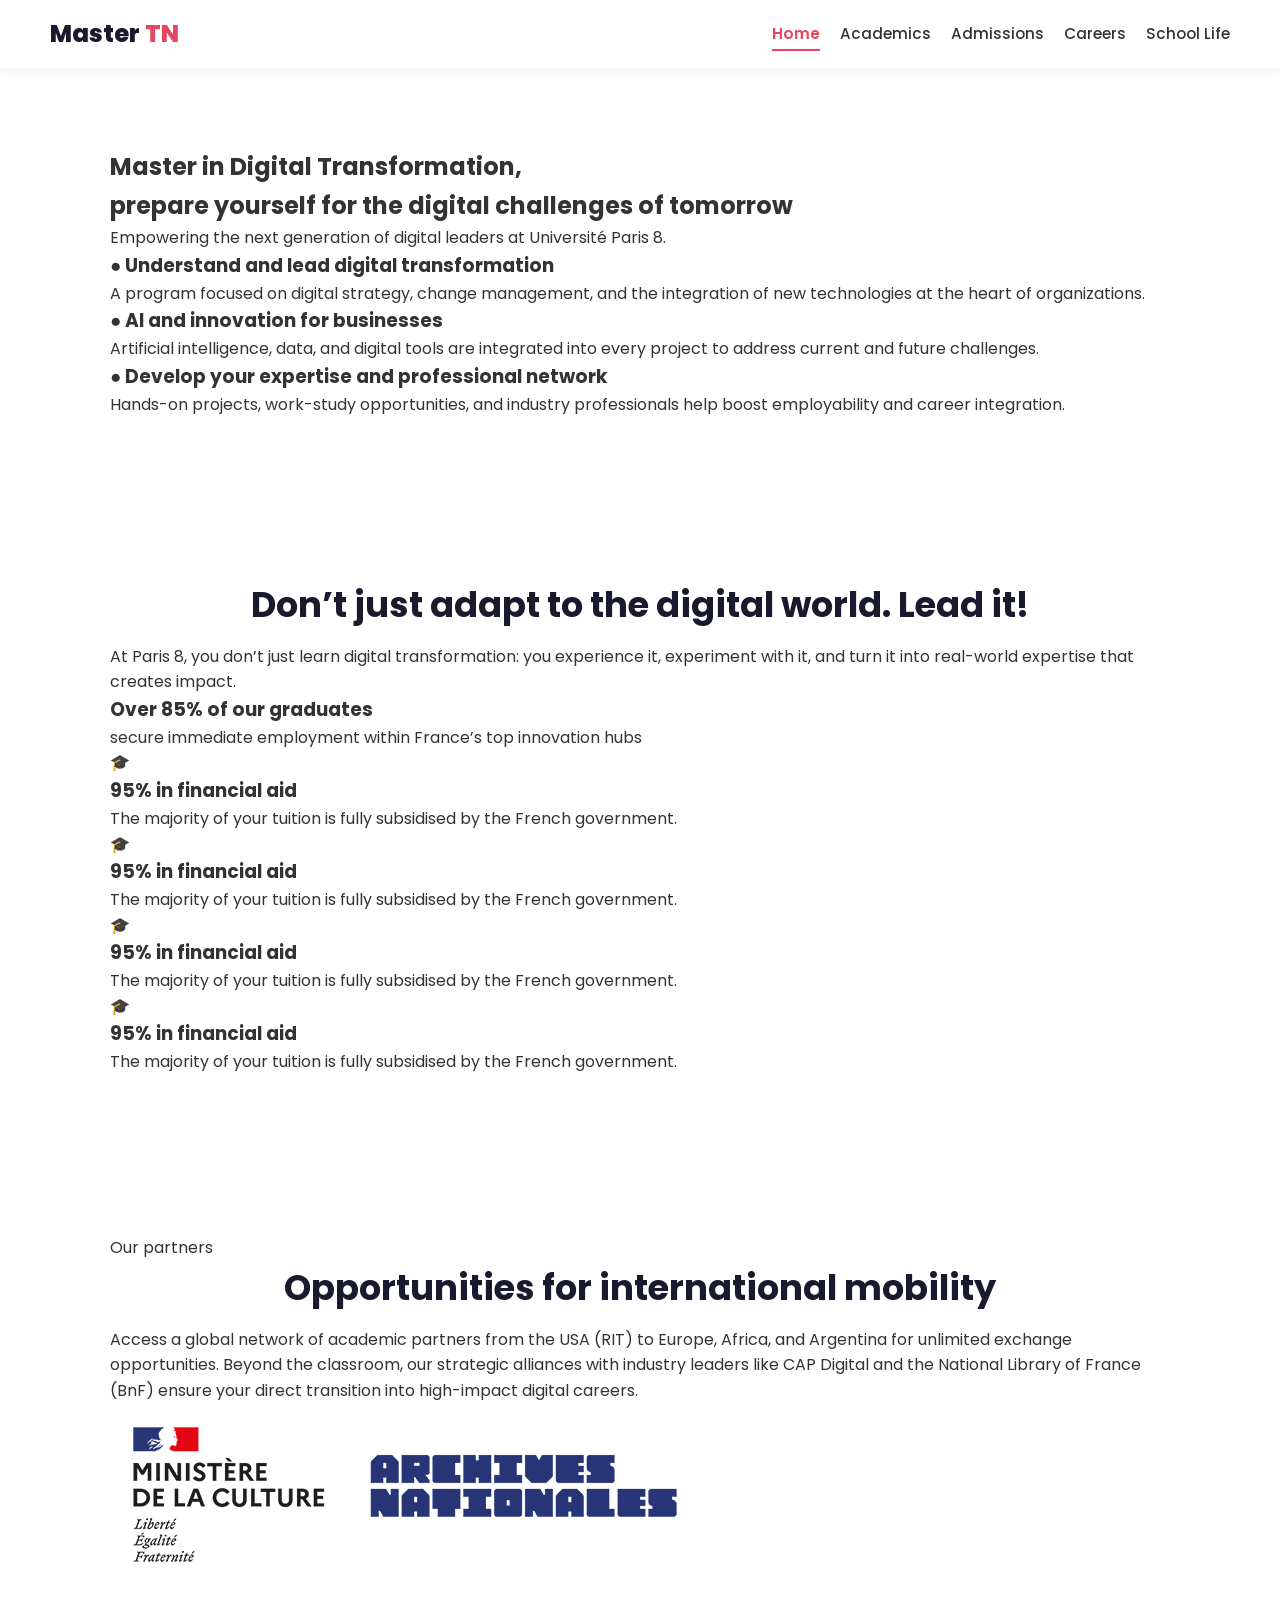
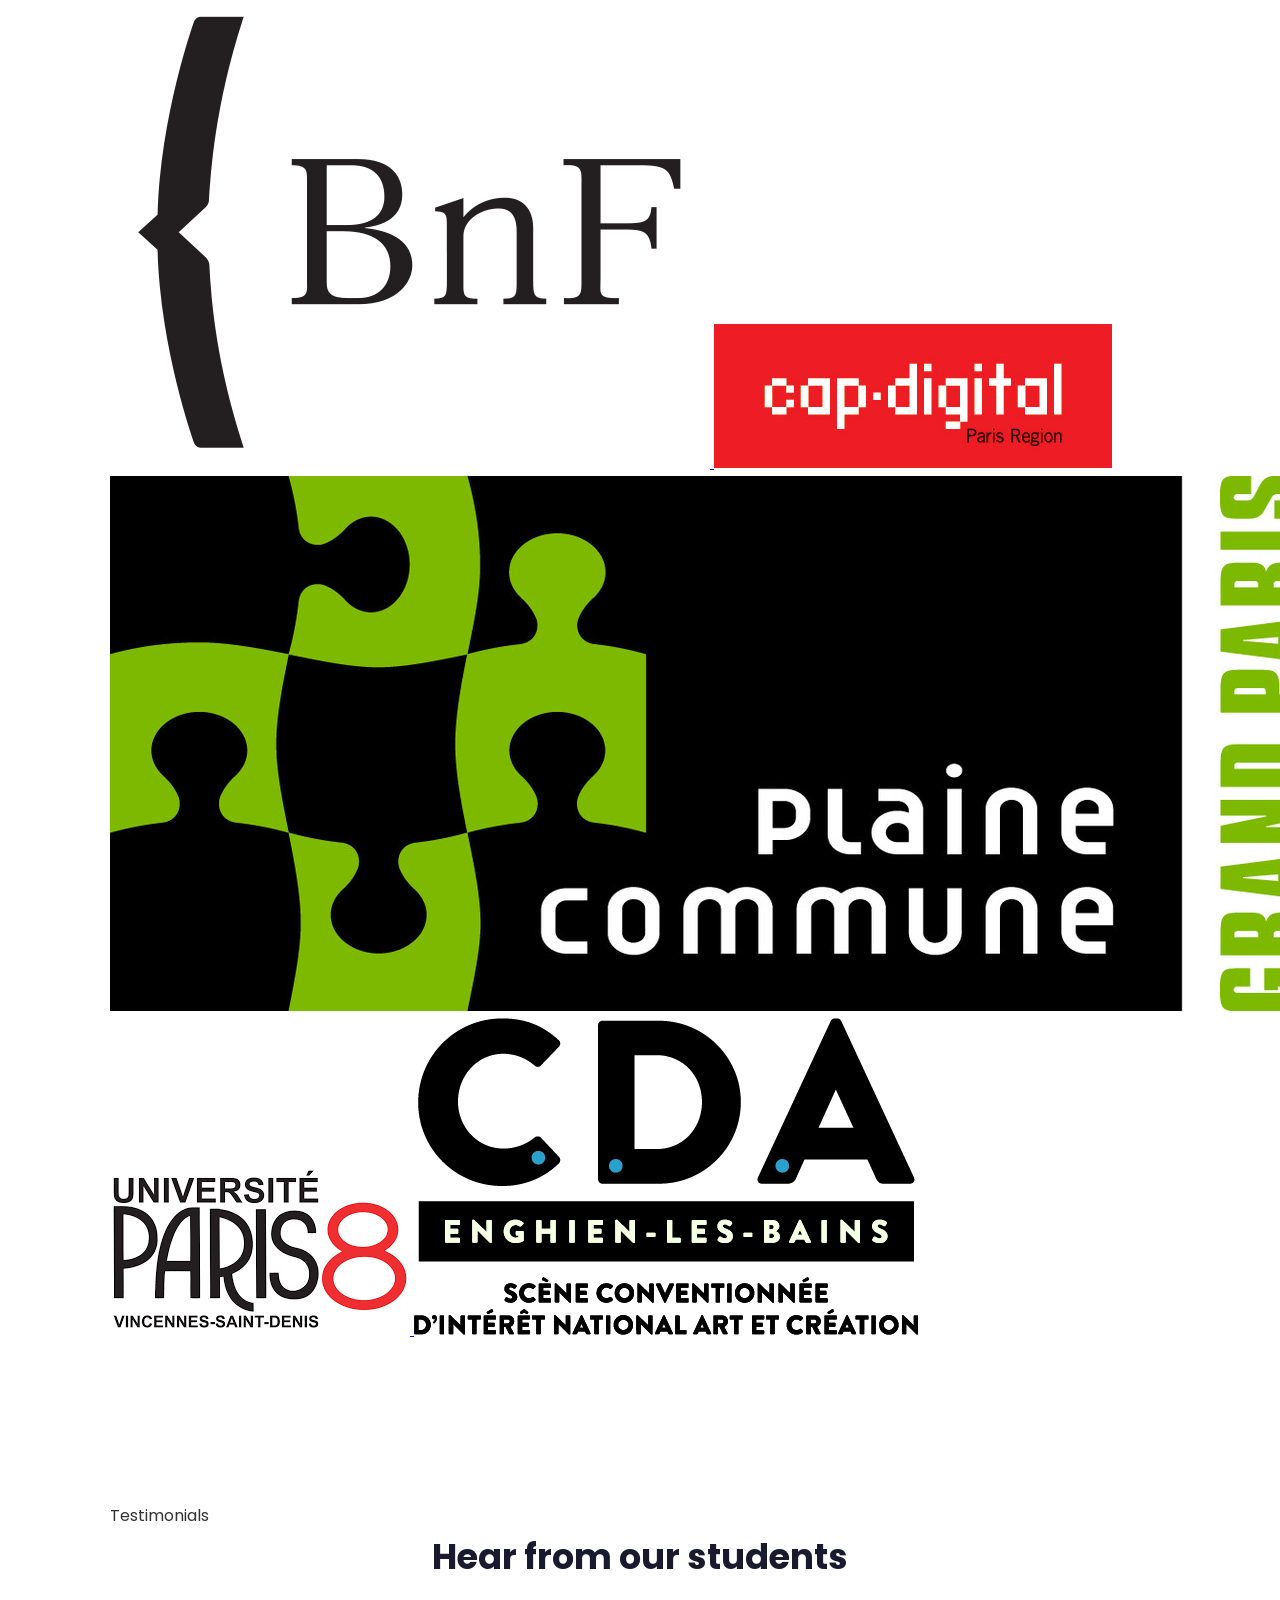
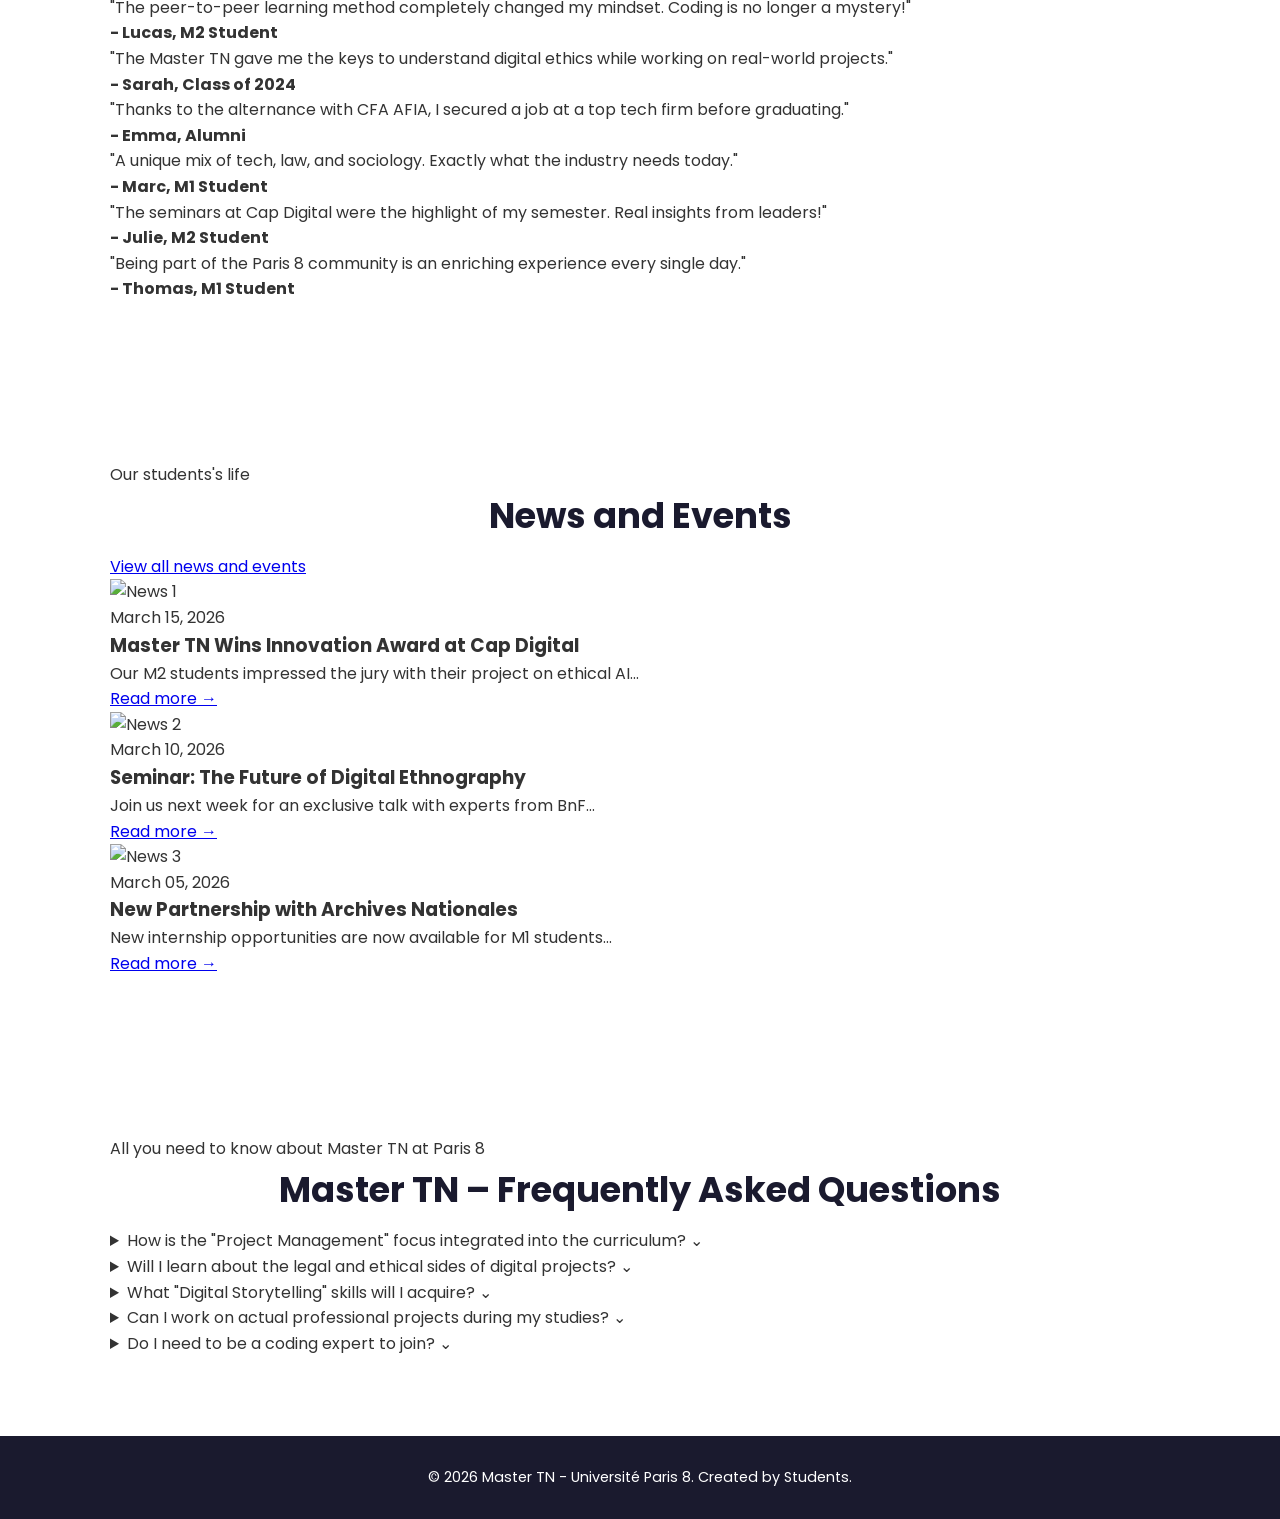
==== index.html @ f057a5f3 "Add files via upload update home" ====
<!DOCTYPE html>
<html lang="en">
<head>
    <meta charset="UTF-8">
    <meta name="viewport" content="width=device-width, initial-scale=1.0">
    <title>Master TN - Paris 8 | Home</title>
    <link href="https://fonts.googleapis.com/css2?family=Poppins:wght@300;400;500;600;800&display=swap" rel="stylesheet">
    <link rel="stylesheet" href="style.css">
</head>
<!--Start of Tawk.to Script-->
<script type="text/javascript">
var Tawk_API=Tawk_API||{}, Tawk_LoadStart=new Date();
(function(){
var s1=document.createElement("script"),s0=document.getElementsByTagName("script")[0];
s1.async=true;
s1.src='https://embed.tawk.to/69bb572325f53e1c37bb8ffc/1jk1sop55';
s1.charset='UTF-8';
s1.setAttribute('crossorigin','*');
s0.parentNode.insertBefore(s1,s0);
})();
</script>
<!--End of Tawk.to Script-->
<body>

    <header class="header">
        <div class="logo">Master <span>TN</span></div>
        <nav class="navbar" id="navbar">
            <ul>
                <li class="dropdown">
                    <a href="index.html" class="active">Home</a>
                    <ul class="dropdown-menu">
                        <li><a href="#impact-data">Key Impact</a></li>
                        <li><a href="#partners">Our Partners</a></li>
                        <li><a href="#testimonials">Testimonials</a></li>
                        <li><a href="#news-events">News & Events</a></li>
                        <li><a href="#faq">FAQ</a></li>
                    </ul>
                </li>
                <li class="dropdown">
                    <a href="academics.html">Academics</a>
                    <ul class="dropdown-menu">
                        <li><a href="academics.html#detail">Detail Course</a></li>
                        <li><a href="academics.html#years">Year 1 & 2</a></li>
                        <li><a href="academics.html#methods">Learning Methods</a></li>
                    </ul>
                </li>
                <li class="dropdown">
                    <a href="admissions.html">Admissions</a>
                    <ul class="dropdown-menu">
                        <li><a href="admissions.html#m1m2">M1 / M2 Requirements</a></li>
                        <li><a href="admissions.html#process">Process & Timeline</a></li>
                        <li><a href="admissions.html#tracks">Special Tracks</a></li>
                    </ul>
                </li>
                <li class="dropdown">
                    <a href="careers.html">Careers</a>
                    <ul class="dropdown-menu">
                        <li><a href="careers.html#sectors">Activity Sectors</a></li>
                        <li><a href="careers.html#jobs">Target Professions</a></li>
                        <li><a href="careers.html#partners">Our Network</a></li>
                        <li><a href="careers.html#workstudy">Work-Study & Tips</a></li>
                    </ul>
                </li>
                <li class="dropdown">
                    <a href="school-life.html">School Life</a>
                    <ul class="dropdown-menu">
                        <li><a href="school-life.html#reviews">Reviews</a></li>
                        <li><a href="school-life.html#life">Life in UP8</a></li>
                        <li><a href="school-life.html#associations">Associations</a></li>
                    </ul>
                </li>
            </ul>
        </nav>
        <button class="menu-btn" id="menu-btn">☰</button>
    </header>

    <main>
        <section class="hero-merged">
            <div class="container hero-flex">
                
                <div class="hero-left">
                    <h1>Master in Digital Transformation,<br>
                    <span class="highlight">prepare yourself for the digital challenges of tomorrow</span></h1>
                    <p>Empowering the next generation of digital leaders at Université Paris 8.</p>
                    
                </div>

                <div class="hero-right">
                    <div class="intro-column">
                        <h3>● Understand and lead digital transformation</h3>
                        <p>A program focused on digital strategy, change management, and the integration of new technologies at the heart of organizations.</p>
                    </div>
                    <div class="intro-column">
                        <h3>● AI and innovation for businesses</h3>
                        <p>Artificial intelligence, data, and digital tools are integrated into every project to address current and future challenges.</p>
                    </div>
                    <div class="intro-column">
                        <h3>● Develop your expertise and professional network</h3>
                        <p>Hands-on projects, work-study opportunities, and industry professionals help boost employability and career integration.</p>
                    </div>
                </div>

            </div>
        </section>

        <section id="impact-data" class="impact-section">
            <div class="container">
                <div class="impact-header">
                    <h2>Don’t just adapt to the digital world. Lead it!</h2>
                    <p>At Paris 8, you don’t just learn digital transformation: you experience it, experiment with it, and turn it into real-world expertise that creates impact.</p>
                </div>

                <div class="impact-grid">
                    <div class="data-card text-only">
                        <h3>Over 85% of our graduates</h3>
                        <p>secure immediate employment within France’s top innovation hubs</p>
                    </div>

                    <div class="data-card white-bg">
                        <div class="icon">🎓</div>
                        <h3>95% in financial aid</h3>
                        <p>The majority of your tuition is fully subsidised by the French government.</p>
                    </div>

                    <div class="data-card white-bg">
                        <div class="icon">🎓</div>
                        <h3>95% in financial aid</h3>
                        <p>The majority of your tuition is fully subsidised by the French government.</p>
                    </div>

                    <div class="data-card white-bg">
                        <div class="icon">🎓</div>
                        <h3>95% in financial aid</h3>
                        <p>The majority of your tuition is fully subsidised by the French government.</p>
                    </div>

                    <div class="data-card white-bg tall-card">
                        <div class="icon">🎓</div>
                        <h3>95% in financial aid</h3>
                        <p>The majority of your tuition is fully subsidised by the French government.</p>
                    </div>
                </div>
            </div>
        </section>

        <section id="partners" class="partners-section">
            <div class="container">
                <div class="partners-top">
                    <div class="partners-title">
                        <span>Our partners</span>
                        <h2>Opportunities for international mobility</h2>
                    </div>
                    <div class="partners-desc">
                        <p>Access a global network of academic partners from the USA (RIT) to Europe, Africa, and Argentina for unlimited exchange opportunities. Beyond the classroom, our strategic alliances with industry leaders like CAP Digital and the National Library of France (BnF) ensure your direct transition into high-impact digital careers.</p>
                    </div>
                </div>

                <div class="partners-logos-container">
                    <div class="logo-row row-1">
                        <a href="https://www.archives-nationales.culture.gouv.fr/" target="_blank" class="logo-item">
                            <img src="archive-national.png" alt="Archives Nationales">
                        </a>
                        <a href="https://www.bnf.fr/" target="_blank" class="logo-item">
                            <img src="BnF.png" alt="BnF">
                        </a>
                        <a href="https://www.capdigital.com/" target="_blank" class="logo-item">
                            <img src="CapDigital.jpg" alt="Cap Digital">
                        </a>
                    </div>
                    
                    <div class="logo-row row-2">
                        <a href="https://plainecommune.fr/" target="_blank" class="logo-item">
                            <img src="pleincommune.jpg" alt="Plaine Commune">
                        </a>
                        <a href="https://www.univ-paris8.fr/Centre-interdisciplinaire-des-innovations-ecologiques-et-sociales-CITIES" target="_blank" class="logo-item">
                            <img src="Cities.png" alt="Cities">
                        </a>
                        <a href="https://www.cda95.fr/" target="_blank" class="logo-item">
                            <img src="CDA.png" alt="Centre des Arts Enghien">
                        </a>
                    </div>
                </div>
            </div>
        </section>

        <section id="testimonials" class="testimonials-section">
            <div class="container">
                <div class="testimonials-header">
                    <span>Testimonials</span>
                    <h2>Hear from our students</h2>
                </div>

                <div class="testimonials-masonry">
                    <div class="testi-card card-up">
                        <p>"The peer-to-peer learning method completely changed my mindset. Coding is no longer a mystery!"</p>
                        <h4>- Lucas, M2 Student</h4>
                    </div>

                    <div class="testi-card card-down">
                        <p>"The Master TN gave me the keys to understand digital ethics while working on real-world projects."</p>
                        <h4>- Sarah, Class of 2024</h4>
                    </div>

                    <div class="testi-card card-up">
                        <p>"Thanks to the alternance with CFA AFIA, I secured a job at a top tech firm before graduating."</p>
                        <h4>- Emma, Alumni</h4>
                    </div>

                    <div class="testi-card card-down">
                        <p>"A unique mix of tech, law, and sociology. Exactly what the industry needs today."</p>
                        <h4>- Marc, M1 Student</h4>
                    </div>

                    <div class="testi-card card-up">
                        <p>"The seminars at Cap Digital were the highlight of my semester. Real insights from leaders!"</p>
                        <h4>- Julie, M2 Student</h4>
                    </div>

                    <div class="testi-card card-down">
                        <p>"Being part of the Paris 8 community is an enriching experience every single day."</p>
                        <h4>- Thomas, M1 Student</h4>
                    </div>
                </div>
            </div>
        </section>

        <section id="news-events" class="news-section">
            <div class="container">
                <div class="news-header-flex">
                    <div class="news-title">
                        <span>Our students's life</span>
                        <h2>News and Events</h2>
                    </div>
                    <a href="https://humanites-numeriques.univ-paris8.fr/-Actualites-531-" class="view-all-btn">View all news and events</a>
                </div>

                <div class="news-grid">
                    <div class="news-card">
                        <div class="news-image">
                            <img src="https://images.unsplash.com/photo-1523240795612-9a054b0db644?auto=format&fit=crop&w=500" alt="News 1">
                        </div>
                        <div class="news-content">
                            <span class="news-date">March 15, 2026</span>
                            <h3>Master TN Wins Innovation Award at Cap Digital</h3>
                            <p>Our M2 students impressed the jury with their project on ethical AI... </p>
                            <a href="#" class="read-more">Read more →</a>
                        </div>
                    </div>

                    <div class="news-card">
                        <div class="news-image">
                            <img src="https://images.unsplash.com/photo-1517245386807-bb43f82c33c4?auto=format&fit=crop&w=500" alt="News 2">
                        </div>
                        <div class="news-content">
                            <span class="news-date">March 10, 2026</span>
                            <h3>Seminar: The Future of Digital Ethnography</h3>
                            <p>Join us next week for an exclusive talk with experts from BnF...</p>
                            <a href="#" class="read-more">Read more →</a>
                        </div>
                    </div>

                    <div class="news-card">
                        <div class="news-image">
                            <img src="https://images.unsplash.com/photo-1531482615713-2afd69097998?auto=format&fit=crop&w=500" alt="News 3">
                        </div>
                        <div class="news-content">
                            <span class="news-date">March 05, 2026</span>
                            <h3>New Partnership with Archives Nationales</h3>
                            <p>New internship opportunities are now available for M1 students...</p>
                            <a href="#" class="read-more">Read more →</a>
                        </div>
                    </div>
                </div>
            </div>
        </section>

        <section id="faq" class="faq-section">
            <div class="container">
                <div class="faq-header">
                    <span>All you need to know about Master TN at Paris 8</span>
                    <h2>Master TN – Frequently Asked Questions</h2>
                </div>

                <div class="faq-container">
                    <details class="faq-item">
                        <summary>How is the "Project Management" focus integrated into the curriculum? <span class="icon">⌄</span></summary>
                        <div class="answer">
                            <p>The entire program is structured around the digital project lifecycle. You will work in teams to manage real-world cases, from initial data analysis to final product delivery and communication.</p>
                        </div>
                    </details>

                    <details class="faq-item">
                        <summary>Will I learn about the legal and ethical sides of digital projects? <span class="icon">⌄</span></summary>
                        <div class="answer">
                            <p>Yes. We offer a specific Specialization in Digital Law, ensuring you understand data privacy (GDPR) and intellectual property, which are crucial for any project manager today.</p>
                        </div>
                    </details>

                    <details class="faq-item">
                        <summary>What "Digital Storytelling" skills will I acquire? <span class="icon">⌄</span></summary>
                        <div class="answer">
                            <p>You will learn how to translate complex data into engaging stories using visual tools and narrative techniques to effectively pitch your projects to stakeholders.</p>
                        </div>
                    </details>

                    <details class="faq-item">
                        <summary>Can I work on actual professional projects during my studies? <span class="icon">⌄</span></summary>
                        <div class="answer">
                            <p>Absolutely. Through our partnership with the Cap Digital network and intensive seminars, you will collaborate directly with entrepreneurs and researchers on live innovations.</p>
                        </div>
                    </details>

                    <details class="faq-item">
                        <summary>Do I need to be a coding expert to join? <span class="icon">⌄</span></summary>
                        <div class="answer">
                            <p>No. We welcome students from Humanities, Law, and Tech. We provide "Mise à niveau" (Leveling) courses in Semester 1 to ensure everyone has a solid foundation in digital tools.</p>
                        </div>
                    </details>
                </div>
            </div>
        </section>


    </main>

    <footer class="footer">
        <p>&copy; 2026 Master TN - Université Paris 8. Created by Students.</p>
    </footer>

    <script src="script.js"></script>
</body>
</html>
---- style.css ----
/* ==========================================
   1. THIẾT LẬP CƠ BẢN & FONT CHỮ
   ========================================== */
@import url('https://fonts.googleapis.com/css2?family=Poppins:wght@300;400;500;600;800&display=swap');

* {
    margin: 0;
    padding: 0;
    box-sizing: border-box;
    font-family: 'Poppins', sans-serif;
}

html {
    scroll-behavior: smooth;
    scroll-padding-top: 80px; /* Tránh menu che mất tiêu đề khi click chuyển hướng */
}

body {
    line-height: 1.6;
    color: #333;
    background-color: #fff;
    display: flex;
    flex-direction: column;
    min-height: 100vh;
}

main { 
    flex: 1; 
}

.container { 
    max-width: 1100px; 
    margin: 0 auto; 
    padding: 0 20px; 
}

.bg-light { 
    background-color: #f8f9fa; 
}

/* ==========================================
   2. HEADER & NAVIGATION (CÓ MENU RŨ XUỐNG)
   ========================================== */
.header {
    background-color: #ffffff;
    display: flex;
    justify-content: space-between;
    align-items: center;
    padding: 15px 50px;
    box-shadow: 0 4px 10px rgba(0,0,0,0.05);
    position: sticky;
    top: 0;
    z-index: 100;
}

.logo { 
    font-size: 24px; 
    font-weight: 800; 
    color: #1a1a2e; 
    text-decoration: none;
}

.logo span { 
    color: #e94560; 
}

.navbar ul { 
    list-style: none; 
    display: flex; 
    gap: 20px; 
    align-items: center;
}

.navbar a { 
    text-decoration: none; 
    color: #333; 
    font-weight: 500; 
    font-size: 0.95rem;
    transition: color 0.3s; 
}

.navbar a:hover { 
    color: #e94560; 
}

.navbar a.active {
    color: #e94560;
    font-weight: 600;
    border-bottom: 2px solid #e94560;
    padding-bottom: 5px;
}

.menu-btn { 
    display: none; 
    font-size: 28px; 
    background: none; 
    border: none; 
    cursor: pointer; 
}

/* HIỆU ỨNG MENU RŨ XUỐNG */
.navbar ul li.dropdown {
    position: relative;
}

.navbar ul li.dropdown .dropdown-menu {
    display: none !important; 
    position: absolute;
    top: 100%;
    left: 0;
    background-color: #ffffff;
    box-shadow: 0 10px 25px rgba(0,0,0,0.1);
    min-width: 200px;
    border-radius: 8px;
    padding: 10px 0;
    z-index: 200;
}

.navbar ul li.dropdown:hover .dropdown-menu {
    display: flex !important; 
    flex-direction: column !important; 
}

.navbar ul li.dropdown .dropdown-menu li {
    width: 100%;
    list-style: none;
}

.navbar ul li.dropdown .dropdown-menu a {
    padding: 12px 20px;
    display: block;
    border-bottom: none !important; 
    font-weight: 400;
    font-size: 0.95rem;
    color: #555;
    transition: all 0.3s ease;
}

.navbar ul li.dropdown .dropdown-menu a:hover {
    background-color: #f8f9fa;
    color: #e94560;
    padding-left: 25px; 
}

/* ==========================================
   3. CÁC KHỐI GIAO DIỆN CHUNG
   ========================================== */
.hero {
    background: linear-gradient(135deg, #1a1a2e 0%, #16213e 100%);
    color: #fff;
    text-align: center;
    padding: 120px 20px;
}
.hero h1 { font-size: 3.5rem; font-weight: 800; line-height: 1.2; margin-bottom: 20px; }
.hero .highlight { color: #e94560; }
.hero p { font-size: 1.2rem; max-width: 600px; margin: 0 auto 30px auto; color: #ddd; }

.cta-btn {
    display: inline-block;
    padding: 15px 35px;
    background-color: #e94560;
    color: #fff;
    text-decoration: none;
    border-radius: 50px;
    font-weight: 600;
    font-size: 1.1rem;
    transition: transform 0.3s;
}
.cta-btn:hover { background-color: #d13d56; transform: translateY(-3px); }

section { padding: 80px 0; }
h2 { font-size: 2.2rem; text-align: center; color: #1a1a2e; margin-bottom: 10px; }
.subtitle { text-align: center; color: #666; margin-bottom: 50px; font-size: 1.1rem; }

.page-header {
    background: linear-gradient(135deg, #16213e 0%, #0f3460 100%);
    color: #fff;
    text-align: center;
    padding: 80px 20px;
}
.page-header h1 { font-size: 2.8rem; margin-bottom: 10px; }
.page-header p { font-size: 1.2rem; color: #ddd; }
.page-content { padding: 60px 20px; min-height: 50vh; }

/* 3 PILLARS / CARDS */
.grid-container {
    display: grid;
    grid-template-columns: repeat(auto-fit, minmax(300px, 1fr));
    gap: 30px;
}
.card {
    background: #fff;
    padding: 40px 30px;
    border-radius: 15px;
    box-shadow: 0 10px 30px rgba(0,0,0,0.05);
    transition: transform 0.3s ease;
}
.card:hover { transform: translateY(-10px); box-shadow: 0 15px 40px rgba(0,0,0,0.12); }
.card h3 { color: #1a1a2e; margin-bottom: 15px; }

/* ==========================================
   4. TABS & BẢNG (CHO TRANG ACADEMICS)
   ========================================== */
.tabs-container {
    background: #fff;
    border-radius: 10px;
    box-shadow: 0 5px 20px rgba(0,0,0,0.03);
    padding: 20px;
    overflow: hidden;
}

.tabs { 
    list-style: none; 
    display: flex; 
    border-bottom: 2px solid #eaeaea; 
    margin-bottom: 20px; 
    gap: 15px; 
    overflow-x: auto; 
}

.tabs li { 
    padding: 12px 25px; 
    cursor: pointer; 
    font-weight: 600; 
    color: #888; 
    transition: all 0.3s ease; 
    position: relative; 
    white-space: nowrap;
}

.tabs li:hover {
    color: #1a1a2e;
}

.tabs li.active { 
    color: #e94560; 
}

.tabs li.active::after { 
    content: ''; 
    position: absolute; 
    bottom: -2px; 
    left: 0; 
    width: 100%; 
    height: 3px; 
    background: #e94560; 
    border-radius: 3px 3px 0 0;
}

.tab-content { 
    display: none; 
    animation: fadeInTab 0.4s ease; 
}

.tab-content.active { 
    display: block; 
}

@keyframes fadeInTab { 
    from { opacity: 0; transform: translateY(10px); } 
    to { opacity: 1; transform: translateY(0); } 
}

.course-table { 
    width: 100%; 
    border-collapse: collapse; 
    text-align: left; 
}

.course-table thead { 
    background: #fdfdfd; 
    border-bottom: 2px solid #eaeaea; 
}

.course-table th { 
    padding: 15px; 
    color: #1a1a2e; 
    font-size: 1rem; 
    font-weight: 800;
}

.course-table td { 
    padding: 15px; 
    border-bottom: 1px solid #f1f1f1; 
    color: #555; 
    font-size: 0.95rem; 
}

.course-table tr.ue-row { 
    background: #f8f9fa; 
    font-weight: 700; 
    color: #1a1a2e; 
}

/* ==========================================
   5. TIMELINE & FOOTER
   ========================================== */
.timeline { display: flex; justify-content: space-between; gap: 20px; margin-bottom: 40px; }
.timeline-step { flex: 1; background: #fff; padding: 20px; border-radius: 10px; text-align: center; border-top: 4px solid #e94560; box-shadow: 0 4px 15px rgba(0,0,0,0.05); }
.step-number { width: 40px; height: 40px; background: #e94560; color: #fff; border-radius: 50%; display: flex; align-items: center; justify-content: center; font-size: 1.2rem; font-weight: bold; margin: -40px auto 15px auto; }
.timeline-step h3 { margin-bottom: 10px; font-size: 1.2rem; color: #1a1a2e; }

.footer { background-color: #1a1a2e; color: #fff; text-align: center; padding: 30px 20px; font-size: 0.9rem; }

/* ==========================================
   6. RESPONSIVE (DÀNH CHO ĐIỆN THOẠI)
   ========================================== */
@media (max-width: 768px) {
    .header { padding: 15px 20px; }
    .menu-btn { display: block; }
    .navbar { display: none; position: absolute; top: 100%; left: 0; width: 100%; background: #fff; box-shadow: 0 10px 10px rgba(0,0,0,0.1); }
    .navbar.active { display: block; }
    .navbar ul { flex-direction: column; text-align: left; padding: 10px 20px; gap: 0; align-items: stretch; }
    .navbar a { display: block; padding: 15px 0; border-bottom: 1px solid #eee; }
    .navbar ul li.dropdown .dropdown-menu { display: none !important; position: static; box-shadow: none; background-color: #f8f9fa; padding: 0; }
    .navbar ul li.dropdown:hover .dropdown-menu { display: flex !important; }
    .hero h1 { font-size: 2.5rem; }
    .timeline { flex-direction: column; }
    .timeline-step { margin-top: 20px; }
    .step-number { margin: -40px auto 15px 20px; }
    
    /* Đáp ứng bảng trên điện thoại */
    .course-table th, .course-table td { padding: 10px; font-size: 0.85rem; }
}
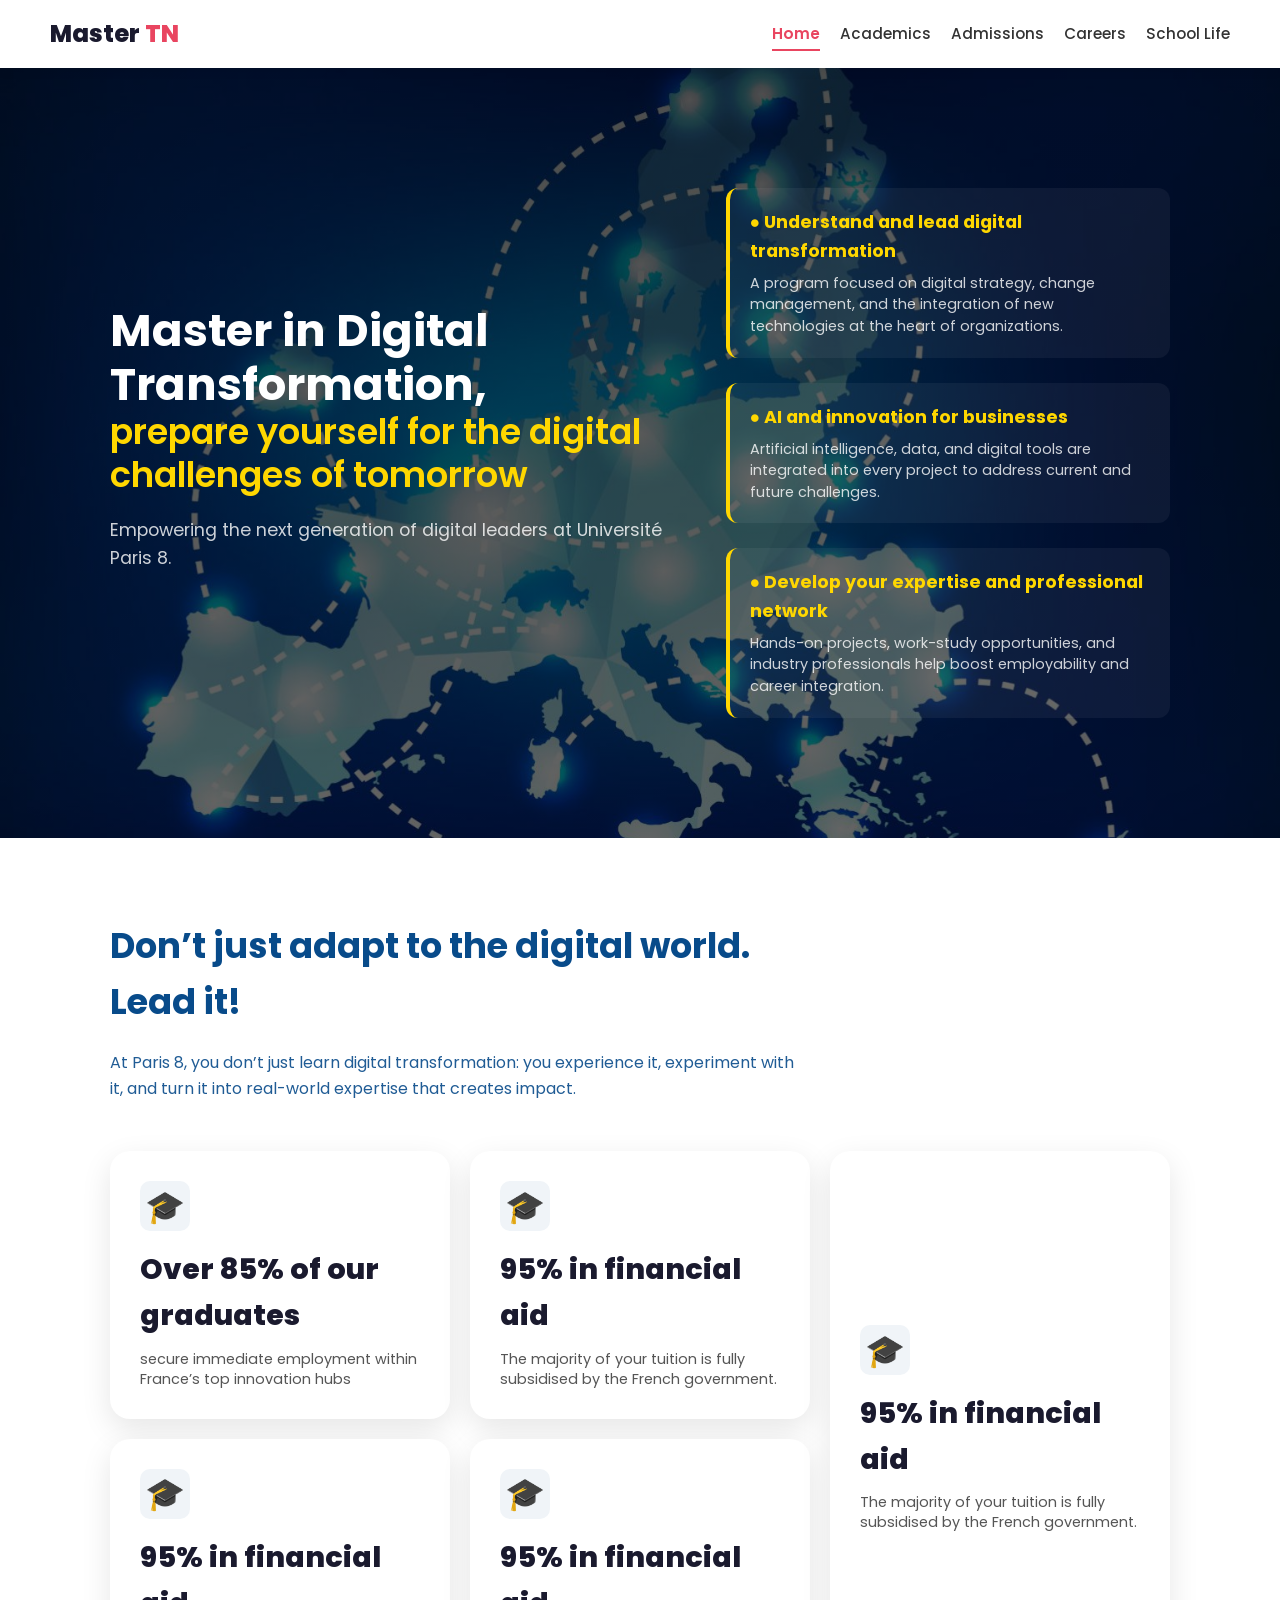
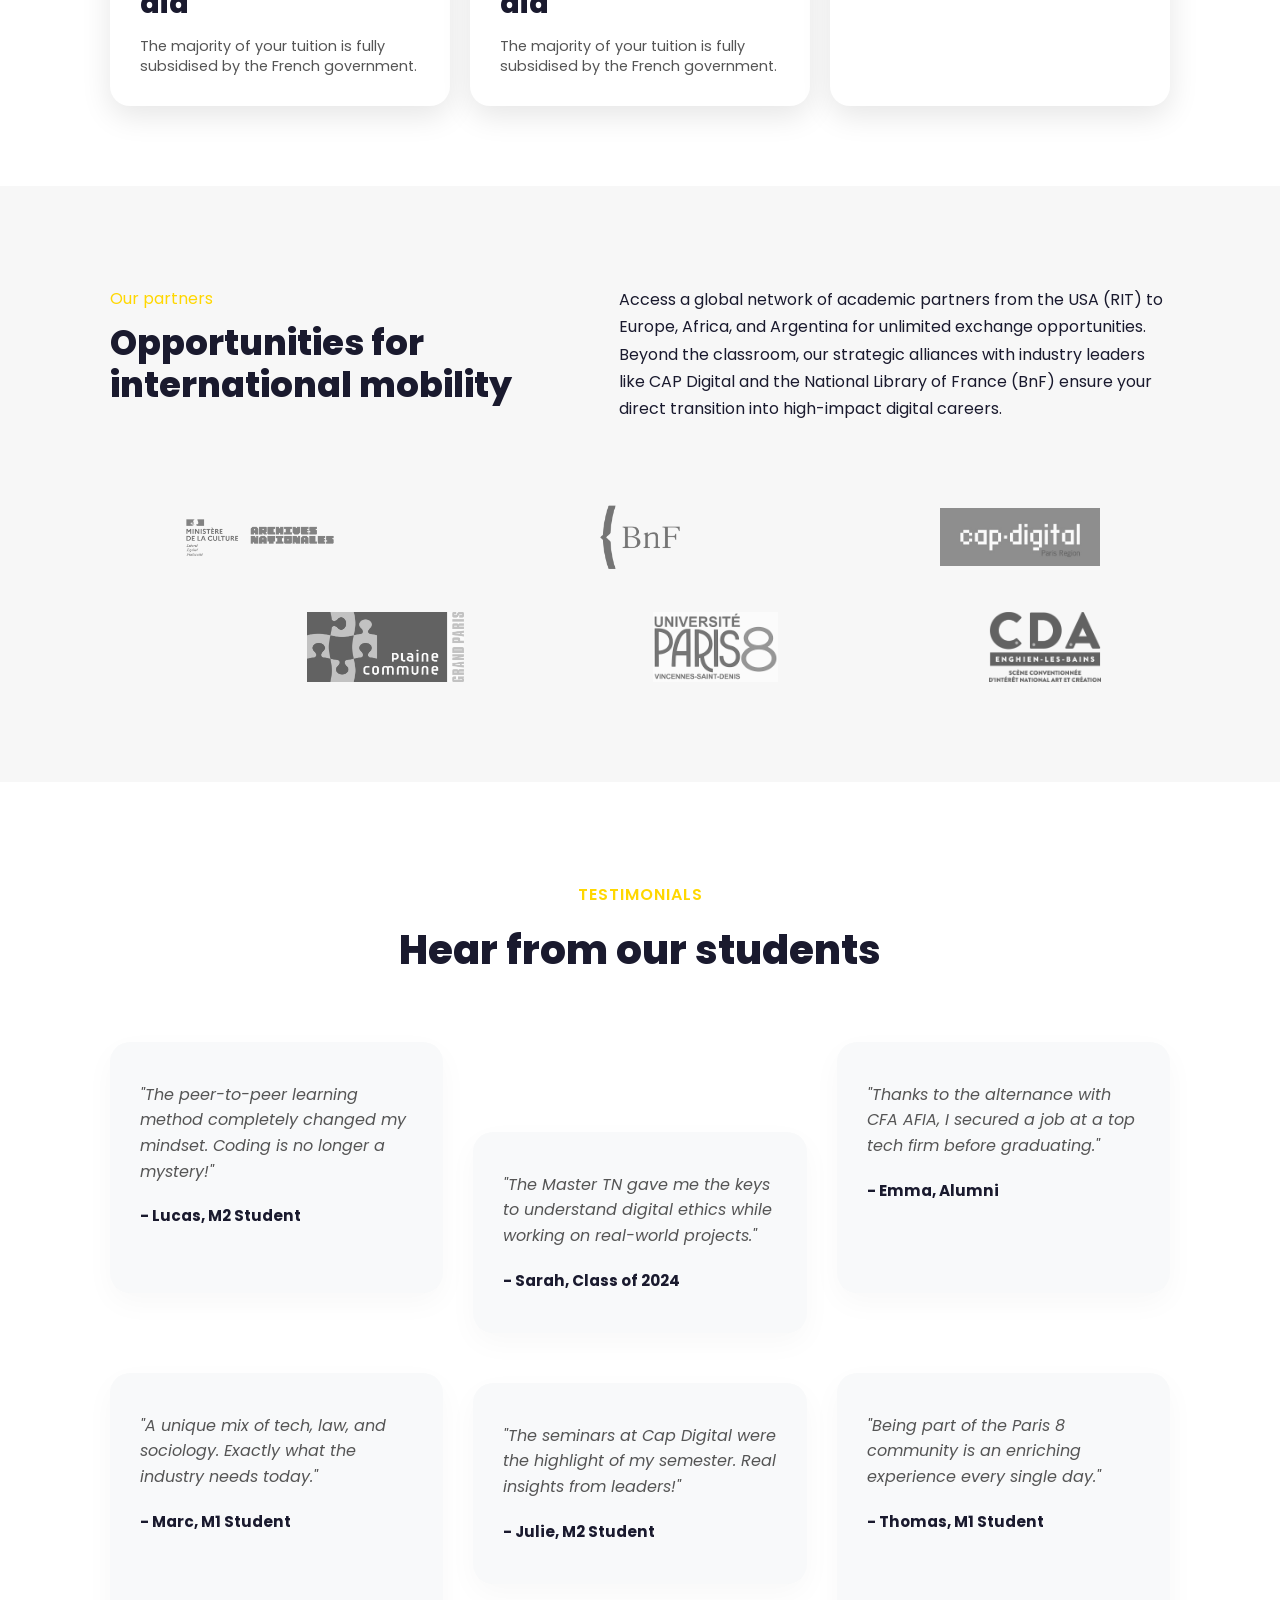
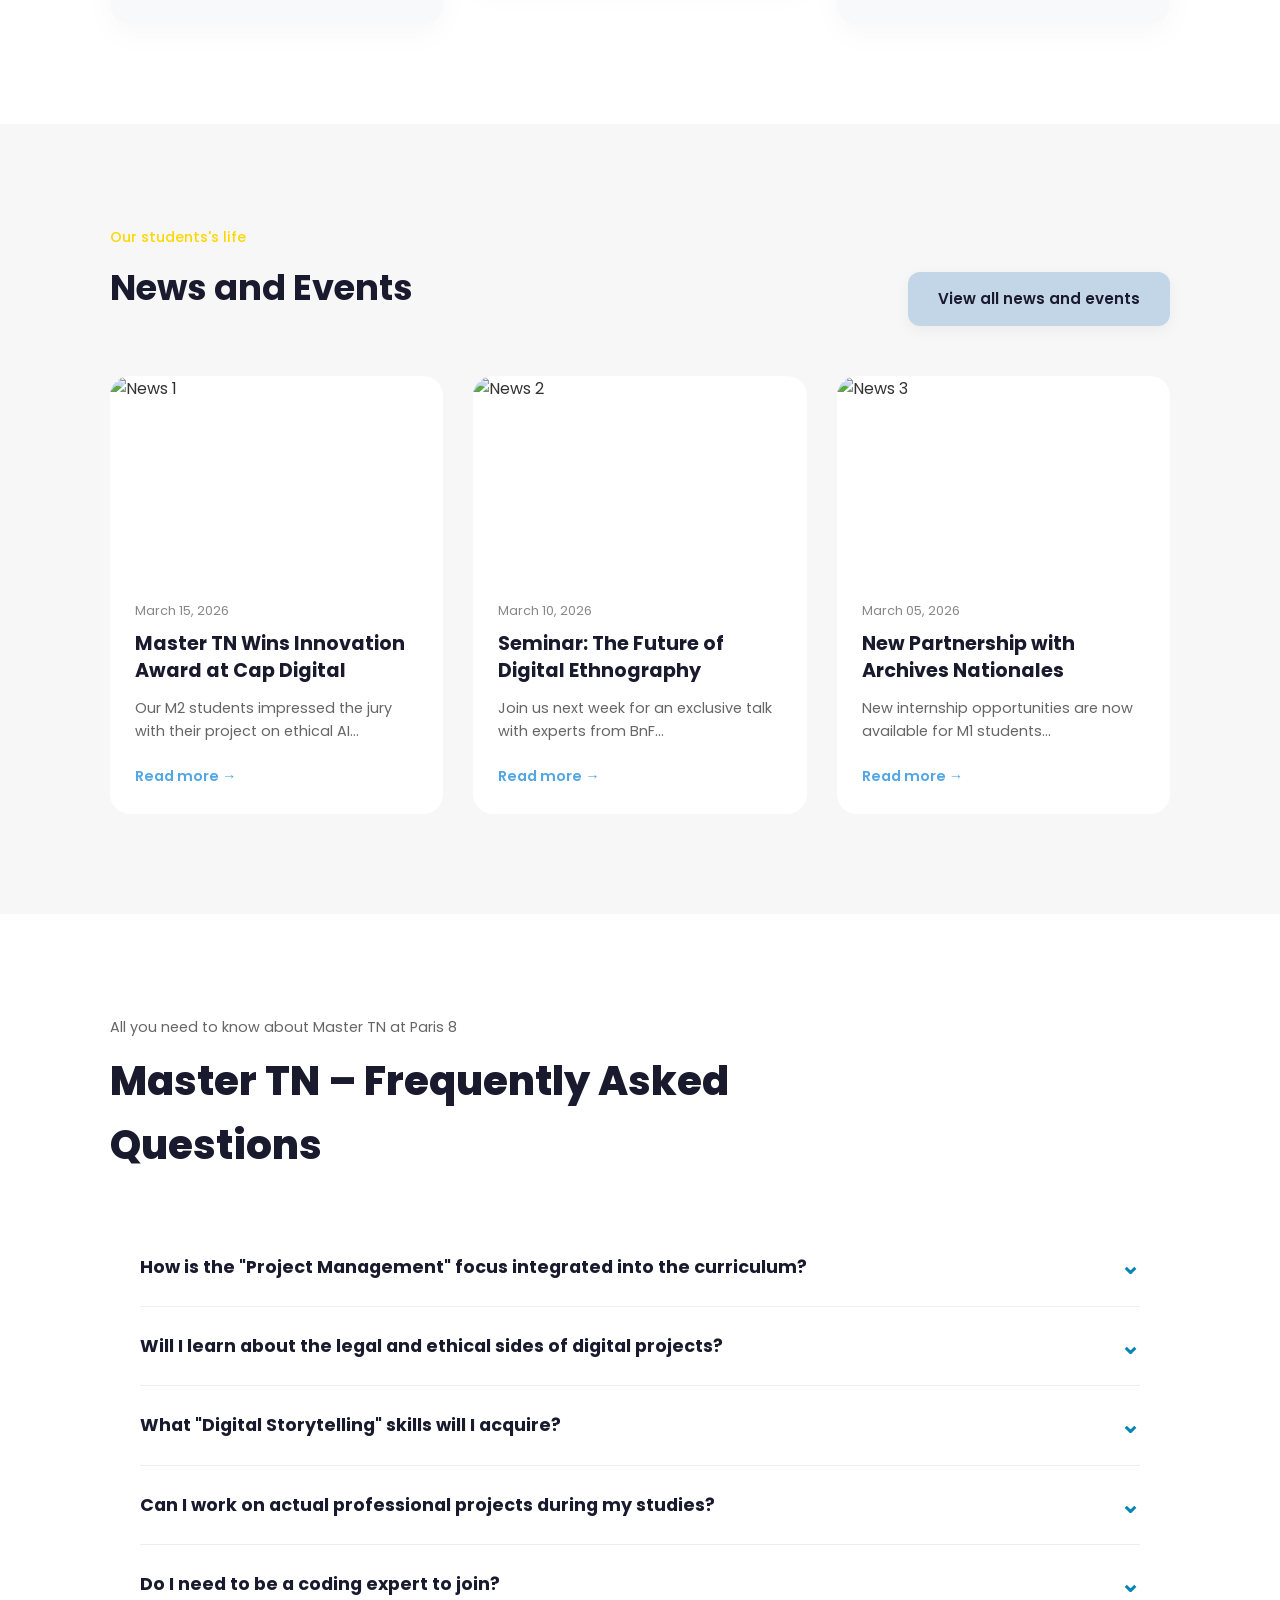
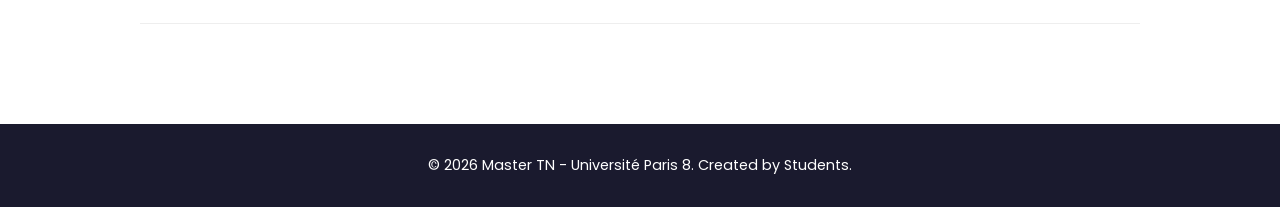
==== commit e173b7eb: "Add files via upload" ====
--- a/index.html
+++ b/index.html
@@ -111,7 +111,8 @@
                 </div>
 
                 <div class="impact-grid">
-                    <div class="data-card text-only">
+                    <div class="data-card white-bg">
+                        <div class="icon">🎓</div>
                         <h3>Over 85% of our graduates</h3>
                         <p>secure immediate employment within France’s top innovation hubs</p>
                     </div>
--- a/style.css
+++ b/style.css
@@ -145,28 +145,753 @@
 /* ==========================================
    3. CÁC KHỐI GIAO DIỆN CHUNG
    ========================================== */
-.hero {
-    background: linear-gradient(135deg, #1a1a2e 0%, #16213e 100%);
-    color: #fff;
-    text-align: center;
-    padding: 120px 20px;
-}
-.hero h1 { font-size: 3.5rem; font-weight: 800; line-height: 1.2; margin-bottom: 20px; }
-.hero .highlight { color: #e94560; }
-.hero p { font-size: 1.2rem; max-width: 600px; margin: 0 auto 30px auto; color: #ddd; }
-
-.cta-btn {
-    display: inline-block;
-    padding: 15px 35px;
-    background-color: #e94560;
-    color: #fff;
-    text-decoration: none;
-    border-radius: 50px;
+/* Xóa bỏ hoàn toàn class .hero cũ nếu còn, và dùng bản này */
+.hero-merged {
+    /* 1. Chỉ dùng URL ảnh, không dùng linear-gradient */
+    background-image: 
+        linear-gradient(rgba(0, 0, 0, 0.7), rgba(0, 0, 0, 0.6)), 
+        url('hero.jpg'); 
+    background-color: #f8f9fa;
+    
+    background-size: cover;
+    background-position: center;
+    background-repeat: no-repeat;
+    background-attachment: fixed;
+
+    color: #ffffff;
+    padding: 120px 0;
+    min-height: 85vh;
+    display: flex !important;
+    align-items: center;
+}
+
+.hero-flex {
+    display: flex !important; /* Ép buộc dàn hàng ngang */
+    flex-direction: row !important; /* Đảm bảo là hàng ngang */
+    justify-content: space-between;
+    align-items: center;
+    gap: 60px;
+    width: 100%;
+}
+
+/* BÊN TRÁI: SLOGAN */
+.hero-left {
+    flex: 1.0 !important; /* Cho bên trái rộng hơn một chút */
+    text-align: left !important;
+}
+
+.hero-left h1 {
+    font-size: 2.8rem;
+    line-height: 1.2;
+    margin-bottom: 20px;
+}
+
+.hero-left .highlight {
+    color: #FFD700;
+    font-weight: 600;
+    font-size: 2.2rem;
+    display: block;
+}
+
+.hero-left p {
+    margin: 20px 0 30px 0;
+    font-size: 1.1rem;
+    opacity: 0.8;
+}
+
+/* BÊN PHẢI: GIỚI THIỆU */
+.hero-right {
+    flex: 0.8 !important; /* Bên phải gọn hơn */
+    display: flex !important;
+    flex-direction: column !important;
+    gap: 25px;
+}
+
+.intro-column {
+    background: rgba(255, 255, 255, 0.05);
+    padding: 20px;
+    border-radius: 12px;
+    border-left: 4px solid #FFD700; /* Tạo điểm nhấn vạch hồng bên trái mỗi ô */
+    transition: all 0.3s ease;
+}
+
+.intro-column h3 {
+    font-size: 1.1rem;
+    color: #FFD700;
+    margin-bottom: 8px;
+    display: flex;
+    align-items: center;
+}
+
+.intro-column p {
+    font-size: 0.9rem;
+    line-height: 1.5;
+    color: rgba(255, 255, 255, 0.8);
+}
+
+/* RESPONSIVE: Khi màn hình nhỏ (điện thoại) thì mới xếp chồng */
+@media (max-width: 992px) {
+    .hero-flex {
+        flex-direction: column !important;
+        text-align: center;
+    }
+    .hero-left {
+        text-align: center !important;
+    }
+    .hero-right {
+        width: 100%;
+    }
+}
+
+/* ==========================================
+   SECTION DATA / IMPACT
+   ========================================== */
+.impact-section {
+    background-color: #ffffff; /* Màu xám trung tính như ảnh */
+    color: #084b8a;
+    padding: 80px 0;
+}
+
+.impact-header {
+    text-align: left;
+    max-width: 700px;
+    margin-bottom: 50px;
+}
+
+.impact-header h2 {
+    text-align: left; /* Ghi đè căn giữa mặc định */
+    font-size: 2.2rem;
+    color: #084b8a;
+    margin-bottom: 20px;
+}
+
+.impact-header p {
+    font-size: 1rem;
+    line-height: 1.6;
+    opacity: 0.9;
+}
+
+/* Lưới Grid thông minh */
+.impact-grid {
+    display: grid;
+    grid-template-columns: repeat(3, 1fr); /* 3 cột bằng nhau */
+    grid-template-rows: auto auto; /* 2 hàng */
+    gap: 20px;
+}
+
+/* Style chung cho Card */
+.data-card {
+    padding: 30px;
+    border-radius: 20px;
+    display: flex;
+    flex-direction: column;
+    justify-content: center;
+}
+
+/* Card trắng */
+.white-bg {
+    background-color: #ffffff;
+    color: #1a1a2e;
+    box-shadow: 0 10px 30px rgba(0,0,0,0.1);
+}
+
+.white-bg h3 {
+    font-size: 1.8rem;
+    font-weight: 800;
+    margin: 15px 0 10px 0;
+}
+
+.white-bg p {
+    font-size: 0.9rem;
+    color: #555;
+    line-height: 1.4;
+}
+
+.white-bg .icon {
+    font-size: 2rem;
+    background: #f0f4f8;
+    width: 50px;
+    height: 50px;
+    display: flex;
+    align-items: center;
+    justify-content: center;
+    border-radius: 10px;
+}
+
+/* Card chữ lớn (không nền) */
+.text-only {
+    background: transparent;
+    padding-left: 0;
+}
+
+.text-only h3 {
+    font-size: 2.2rem;
+    font-weight: 800;
+    line-height: 1.1;
+    margin-bottom: 20px;
+}
+
+.text-only p {
     font-weight: 600;
     font-size: 1.1rem;
-    transition: transform 0.3s;
-}
-.cta-btn:hover { background-color: #d13d56; transform: translateY(-3px); }
+}
+
+/* Ép vị trí cho Card dọc dài ở cột 3 */
+.tall-card {
+    grid-column: 3;
+    grid-row: 1 / span 2; /* Trải dài từ hàng 1 đến hàng 2 */
+}
+
+/* Responsive cho điện thoại */
+@media (max-width: 992px) {
+    .impact-grid {
+        grid-template-columns: 1fr; /* 1 cột duy nhất trên mobile */
+    }
+    .tall-card {
+        grid-column: auto;
+        grid-row: auto;
+    }
+}
+
+/* ==========================================
+   SECTION PARTNERS
+   ========================================== */
+.partners-section {
+    background-color: #f7f7f7;
+    padding: 100px 0;
+    color: #1a1a2e;
+}
+
+/* Header chia 2 cột */
+.partners-top {
+    display: flex;
+    justify-content: space-between;
+    align-items: flex-start;
+    gap: 50px;
+    margin-bottom: 80px;
+}
+
+.partners-title {
+    flex: 1;
+}
+
+.partners-title span {
+    display: block;
+    font-size: 1rem;
+    color: #FFD700;
+    margin-bottom: 10px;
+}
+
+.partners-title h2 {
+    text-align: left; /* Ghi đè căn giữa */
+    font-size: 2.2rem;
+    color: #1a1a2e;
+    font-weight: 800;
+    line-height: 1.2;
+}
+
+.partners-desc {
+    flex: 1.2;
+}
+
+.partners-desc p {
+    font-size: 1rem;
+    color: #1a1a2e;
+    line-height: 1.7;
+}
+
+/* Dải Logo */
+.partners-logos {
+    display: flex;
+    justify-content: space-between;
+    align-items: center;
+    flex-wrap: wrap; /* Tự xuống dòng nếu màn hình nhỏ */
+    gap: 30px;
+}
+
+.logo-item {
+    flex: 1;
+    min-width: 120px;
+    display: flex;
+    justify-content: center;
+    filter: grayscale(80%); /* Làm logo trắng đen cho sang */
+    opacity: 0.6;
+    transition: all 0.3s ease;
+}
+
+.logo-item:hover {
+    filter: grayscale(0%); /* Hiện màu khi di chuột vào */
+    opacity: 1;
+    transform: scale(1.1);
+}
+
+.logo-item img {
+    max-width: 140px;
+    max-height: 60px;
+    object-fit: contain;
+}
+
+/* Container tổng chứa cả 2 hàng */
+.partners-logos-container {
+    display: flex;
+    flex-direction: column;
+    gap: 40px; /* Khoảng cách giữa 2 hàng */
+    margin-top: 50px;
+}
+
+/* Định dạng chung cho mỗi hàng */
+.logo-row {
+    display: flex;
+    justify-content: center; /* Căn giữa các logo trong hàng */
+    gap: 80px; /* Khoảng cách ngang giữa các logo */
+    align-items: center;
+}
+
+/* HIỆU ỨNG SO LE: Đẩy hàng số 2 lệch sang phải */
+.row-2 {
+    padding-left: 150px; /* Chỉnh con số này để tăng/giảm độ so le */
+}
+
+/* Định dạng từng Logo */
+.logo-item {
+    filter: grayscale(100%);
+    opacity: 0.6;
+    transition: all 0.4s ease;
+}
+
+.logo-item:hover {
+    filter: grayscale(0%);
+    opacity: 1;
+    transform: translateY(-5px) scale(1.05);
+}
+
+.logo-item img {
+    max-width: 160px; /* Tăng kích thước logo lên một chút cho dễ nhìn */
+    max-height: 70px;
+    object-fit: contain;
+}
+
+/* RESPONSIVE: Trên điện thoại thì không nên so le nữa vì sẽ bị tràn màn hình */
+@media (max-width: 768px) {
+    .logo-row {
+        flex-direction: column;
+        gap: 30px;
+        padding-left: 0 !important; /* Bỏ so le trên mobile */
+    }
+    
+    .partners-top {
+        flex-direction: column;
+        text-align: center;
+    }
+    
+    .partners-title h2 {
+        text-align: center;
+    }
+}
+
+/* Responsive cho Mobile */
+@media (max-width: 768px) {
+    .partners-top {
+        flex-direction: column;
+        gap: 20px;
+    }
+    .partners-logos {
+        display: grid;
+        grid-template-columns: repeat(3, 1fr);
+    }
+}
+
+/* ==========================================
+   SECTION TESTIMONIALS (MASONRY STYLE)
+   ========================================== */
+.testimonials-section {
+    background-color: #ffffff; 
+    padding: 100px 0;
+}
+
+.testimonials-header {
+    text-align: center;
+    margin-bottom: 60px;
+}
+
+.testimonials-header span {
+    color: #FFD700;
+    font-weight: 600;
+    text-transform: uppercase;
+    letter-spacing: 1px;
+}
+
+.testimonials-header h2 {
+    font-size: 2.5rem;
+    font-weight: 800;
+    color: #1a1a2e;
+    margin-top: 10px;
+}
+
+/* Lưới Masonry giả lập */
+.testimonials-masonry {
+    display: grid;
+    grid-template-columns: repeat(3, 1fr); /* 3 cột */
+    gap: 40px 30px;
+    padding: 20px 0;
+}
+.testi-card:nth-child(3n+2) {
+    margin-top: 50px; /* Đẩy toàn bộ cột giữa xuống một chút so với 2 bên */
+}
+
+/* Style chung cho Card */
+.testi-card {
+    background: #f8f9fa;
+    padding: 40px 30px;
+    border-radius: 20px;
+    box-shadow: 0 10px 30px rgba(0,0,0,0.03);
+    transition: all 0.4s cubic-bezier(0.175, 0.885, 0.32, 1.275);
+    position: relative;
+}
+
+.testi-card p {
+    font-style: italic;
+    color: #555;
+    line-height: 1.6;
+    margin-bottom: 20px;
+}
+
+.testi-card h4 {
+    color: #1a1a2e;
+    font-weight: 700;
+    font-size: 0.95rem;
+}
+
+/* TẠO ĐỘ LỆCH "ĐỘNG" */
+.card-up {
+    transform: translateY(-20px);
+}
+
+.card-down {
+    transform: translateY(20px);
+}
+
+/* Hiệu ứng Hover */
+.testi-card:hover {
+    background: #1a1a2e;
+    transform: translateY(0) scale(1.05); /* Khi hover sẽ trả về vị trí cân bằng và to lên */
+    box-shadow: 0 20px 40px rgba(82, 166, 227, 0.3);
+}
+
+.testi-card:hover p, .testi-card:hover h4 {
+    color: #ffffff;
+}
+
+/* Responsive */
+@media (max-width: 992px) {
+    .testimonials-masonry {
+        grid-template-columns: repeat(2, 1fr);
+        gap: 20px;
+    }
+    .card-up, .card-down {
+        transform: translateY(0); /* Bỏ lệch trên máy tính bảng */
+    }
+}
+
+@media (max-width: 768px) {
+    .testimonials-masonry {
+        grid-template-columns: 1fr;
+        gap: 20px;
+    }
+}
+
+
+/* ==========================================
+   SECTION NEWS & EVENTS
+   ========================================== */
+.news-section {
+    background-color: #f7f7f7; /* Màu xám như trong ảnh của bạn */
+    padding: 100px 0;
+}
+
+/* Header Flex: Tiêu đề và Nút */
+.news-header-flex {
+    display: flex;
+    justify-content: space-between;
+    align-items: flex-end;
+    margin-bottom: 50px;
+}
+
+.news-title h2 {
+    text-align: left;
+    font-size: 2.2rem;
+    color: #1a1a2e;
+    margin-top: 10px;
+}
+
+.news-title span {
+    color: #FFD700;
+    font-size: 0.9rem;
+    font-weight: 500;
+}
+
+/* Nút View All */
+.view-all-btn {
+    background-color: #c3d6e8;
+    color: #1a1a2e;
+    padding: 15px 30px;
+    border-radius: 12px;
+    text-decoration: none;
+    font-weight: 600;
+    font-size: 0.95rem;
+    transition: all 0.3s ease;
+    box-shadow: 0 4px 15px rgba(0,0,0,0.05);
+}
+
+.view-all-btn:hover {
+    background-color: #1a1a2e;
+    color: #ffffff;
+    transform: translateY(-3px);
+}
+
+/* Grid Cards */
+.news-grid {
+    display: grid;
+    grid-template-columns: repeat(3, 1fr);
+    gap: 30px;
+}
+
+.news-card {
+    background: #ffffff;
+    border-radius: 20px;
+    overflow: hidden; /* Để ảnh không bị tràn khỏi bo góc */
+    transition: transform 0.3s ease;
+    display: flex;
+    flex-direction: column;
+}
+
+.news-card:hover {
+    transform: translateY(-10px);
+}
+
+/* Ảnh trong card chiếm khoảng 40% chiều cao */
+.news-image {
+    width: 100%;
+    height: 200px;
+    overflow: hidden;
+}
+
+.news-image img {
+    width: 100%;
+    height: 100%;
+    object-fit: cover;
+    transition: transform 0.5s ease;
+}
+
+.news-card:hover .news-image img {
+    transform: scale(1.1);
+}
+
+/* Nội dung card */
+.news-content {
+    padding: 25px;
+}
+
+.news-date {
+    display: block;
+    font-size: 0.8rem;
+    color: #888;
+    margin-bottom: 10px;
+}
+
+.news-content h3 {
+    font-size: 1.2rem;
+    color: #1a1a2e;
+    margin-bottom: 12px;
+    line-height: 1.4;
+}
+
+.news-content p {
+    font-size: 0.9rem;
+    color: #666;
+    margin-bottom: 20px;
+}
+
+.read-more {
+    color: #52a6e3;
+    text-decoration: none;
+    font-weight: 600;
+    font-size: 0.9rem;
+}
+
+/* Responsive */
+@media (max-width: 992px) {
+    .news-grid { grid-template-columns: repeat(2, 1fr); }
+    .news-header-flex { flex-direction: column; align-items: flex-start; gap: 20px; }
+}
+
+@media (max-width: 768px) {
+    .news-grid { grid-template-columns: 1fr; }
+}
+
+
+/* ==========================================
+   SECTION FAQ (ACCORDION STYLE)
+   ========================================== */
+.faq-section {
+    background-color: #ffffff;
+    padding: 100px 0;
+}
+
+.faq-header {
+    text-align: left; /* Căn trái giống mẫu */
+    margin-bottom: 50px;
+    max-width: 800px;
+}
+
+.faq-header span {
+    font-size: 0.9rem;
+    color: #666;
+}
+
+.faq-header h2 {
+    text-align: left;
+    font-size: 2.5rem;
+    font-weight: 800;
+    color: #1a1a2e;
+    margin-top: 10px;
+}
+
+.faq-container {
+    max-width: 1000px;
+    margin: 0 auto;
+}
+
+/* Từng dòng FAQ */
+.faq-item {
+    border-bottom: 1px solid #eee;
+    padding: 20px 0;
+    cursor: pointer;
+}
+
+/* Tiêu đề câu hỏi */
+.faq-item summary {
+    list-style: none; /* Bỏ mũi tên mặc định */
+    font-size: 1.1rem;
+    font-weight: 700;
+    color: #1a1a2e;
+    display: flex;
+    justify-content: space-between;
+    align-items: center;
+    outline: none;
+}
+
+.faq-item summary::-webkit-details-marker {
+    display: none;
+}
+
+.faq-item .icon {
+    font-size: 1.5rem;
+    transition: transform 0.3s ease;
+    color: #0485b8;
+}
+
+/* Xoay icon khi mở */
+.faq-item[open] .icon {
+    transform: rotate(180deg);
+}
+
+/* Nội dung câu trả lời */
+.faq-item .answer {
+    padding-top: 15px;
+    color: #555;
+    line-height: 1.6;
+    animation: slideDown 0.3s ease-out;
+}
+
+@keyframes slideDown {
+    from { opacity: 0; transform: translateY(-10px); }
+    to { opacity: 1; transform: translateY(0); }
+}
+
+/* Hiệu ứng Hover */
+.faq-item:hover summary {
+    color: #0485b8;
+}
+
+/* ==========================================
+   ACADEMICS 2-COLUMN PILLARS
+   ========================================== */
+.academics-intro {
+    margin-bottom: 60px;
+    text-align: left;
+}
+
+.academics-intro span {
+    color: #52a6e3;
+    font-weight: 600;
+    text-transform: uppercase;
+    font-size: 0.9rem;
+}
+
+.pillars-2-columns {
+    display: flex;
+    flex-direction: column;
+    gap: 40px;
+}
+
+.pillar-item {
+    display: flex;
+    justify-content: space-between;
+    gap: 50px;
+}
+
+.pillar-info {
+    flex: 1;
+    padding: 30px;
+    background: #f8f9fa;
+    border-radius: 15px;
+    position: relative;
+    transition: all 0.3s ease;
+    border-left: 5px solid #52a6e3; /* Vạch màu đặc trưng */
+}
+
+.pillar-info:hover {
+    background: #ffffff;
+    box-shadow: 0 10px 30px rgba(0,0,0,0.08);
+    transform: translateX(10px);
+}
+
+.pillar-num {
+    font-size: 3rem;
+    font-weight: 800;
+    color: rgba(82, 166, 227, 0.1); /* Số hiệu mờ làm nền */
+    position: absolute;
+    top: 120px;
+    right: 20px;
+}
+
+.pillar-info h3 {
+    font-size: 1.4rem;
+    color: #1a1a2e;
+    margin-bottom: 15px;
+    position: relative;
+    z-index: 2;
+}
+
+.pillar-info p {
+    font-size: 1rem;
+    color: #555;
+    line-height: 1.6;
+    position: relative;
+    z-index: 2;
+}
+
+/* Mobile: Trở về 1 cột để dễ đọc */
+@media (max-width: 768px) {
+    .pillar-item {
+        flex-direction: column;
+        gap: 20px;
+    }
+    .pillar-info:hover {
+        transform: translateY(-5px);
+    }
+}
 
 section { padding: 80px 0; }
 h2 { font-size: 2.2rem; text-align: center; color: #1a1a2e; margin-bottom: 10px; }
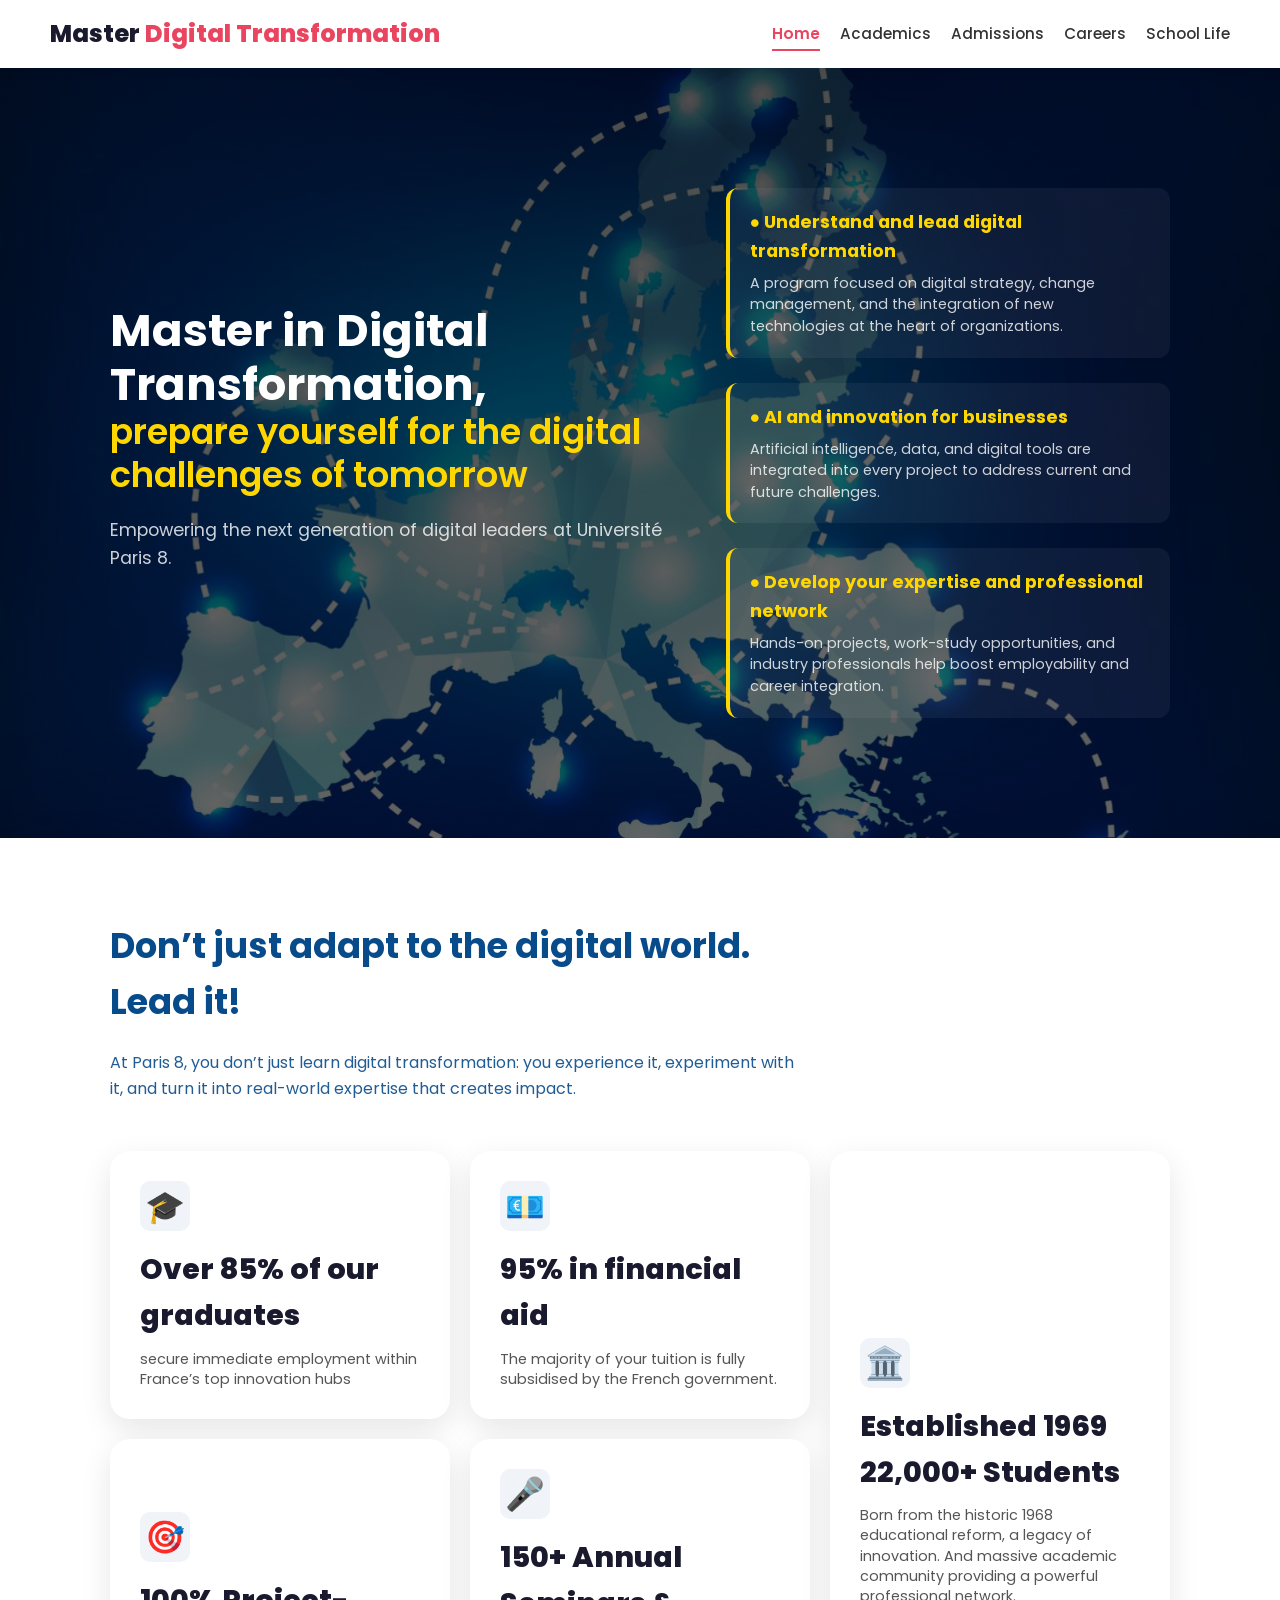
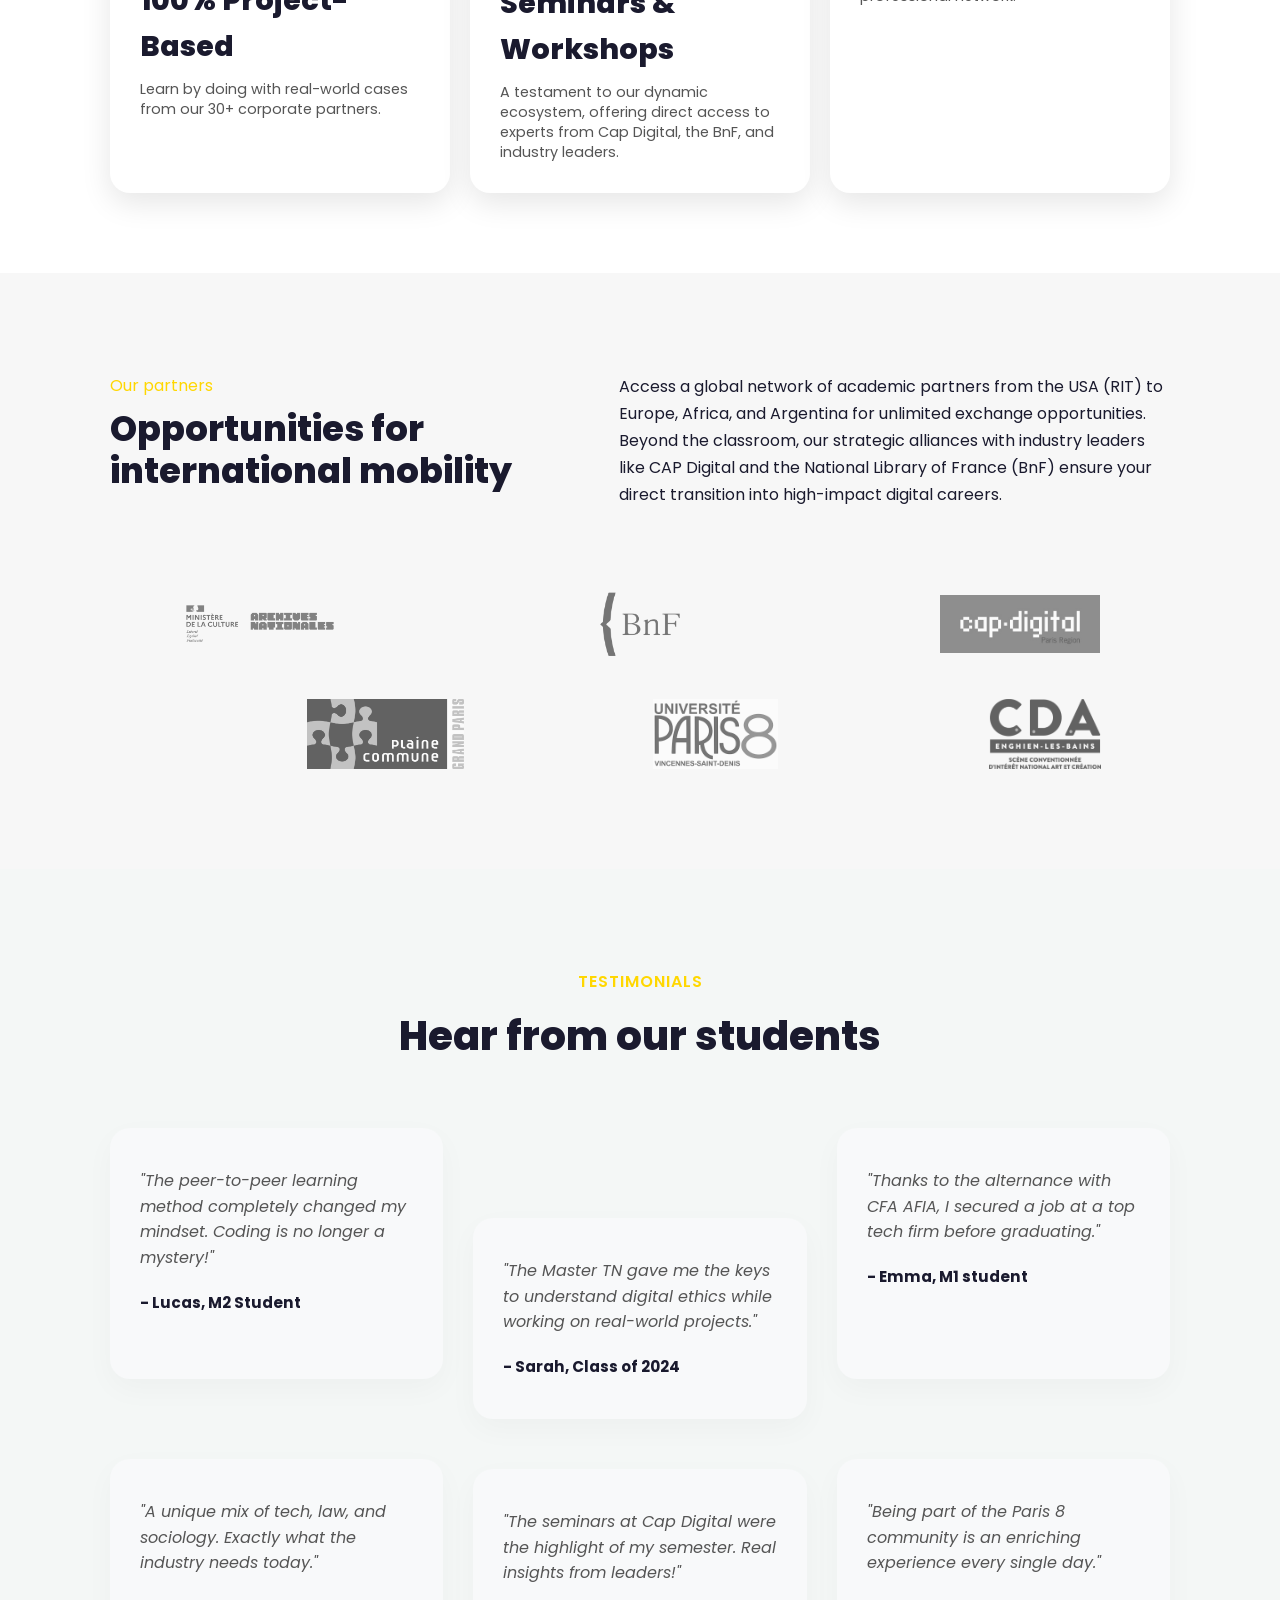
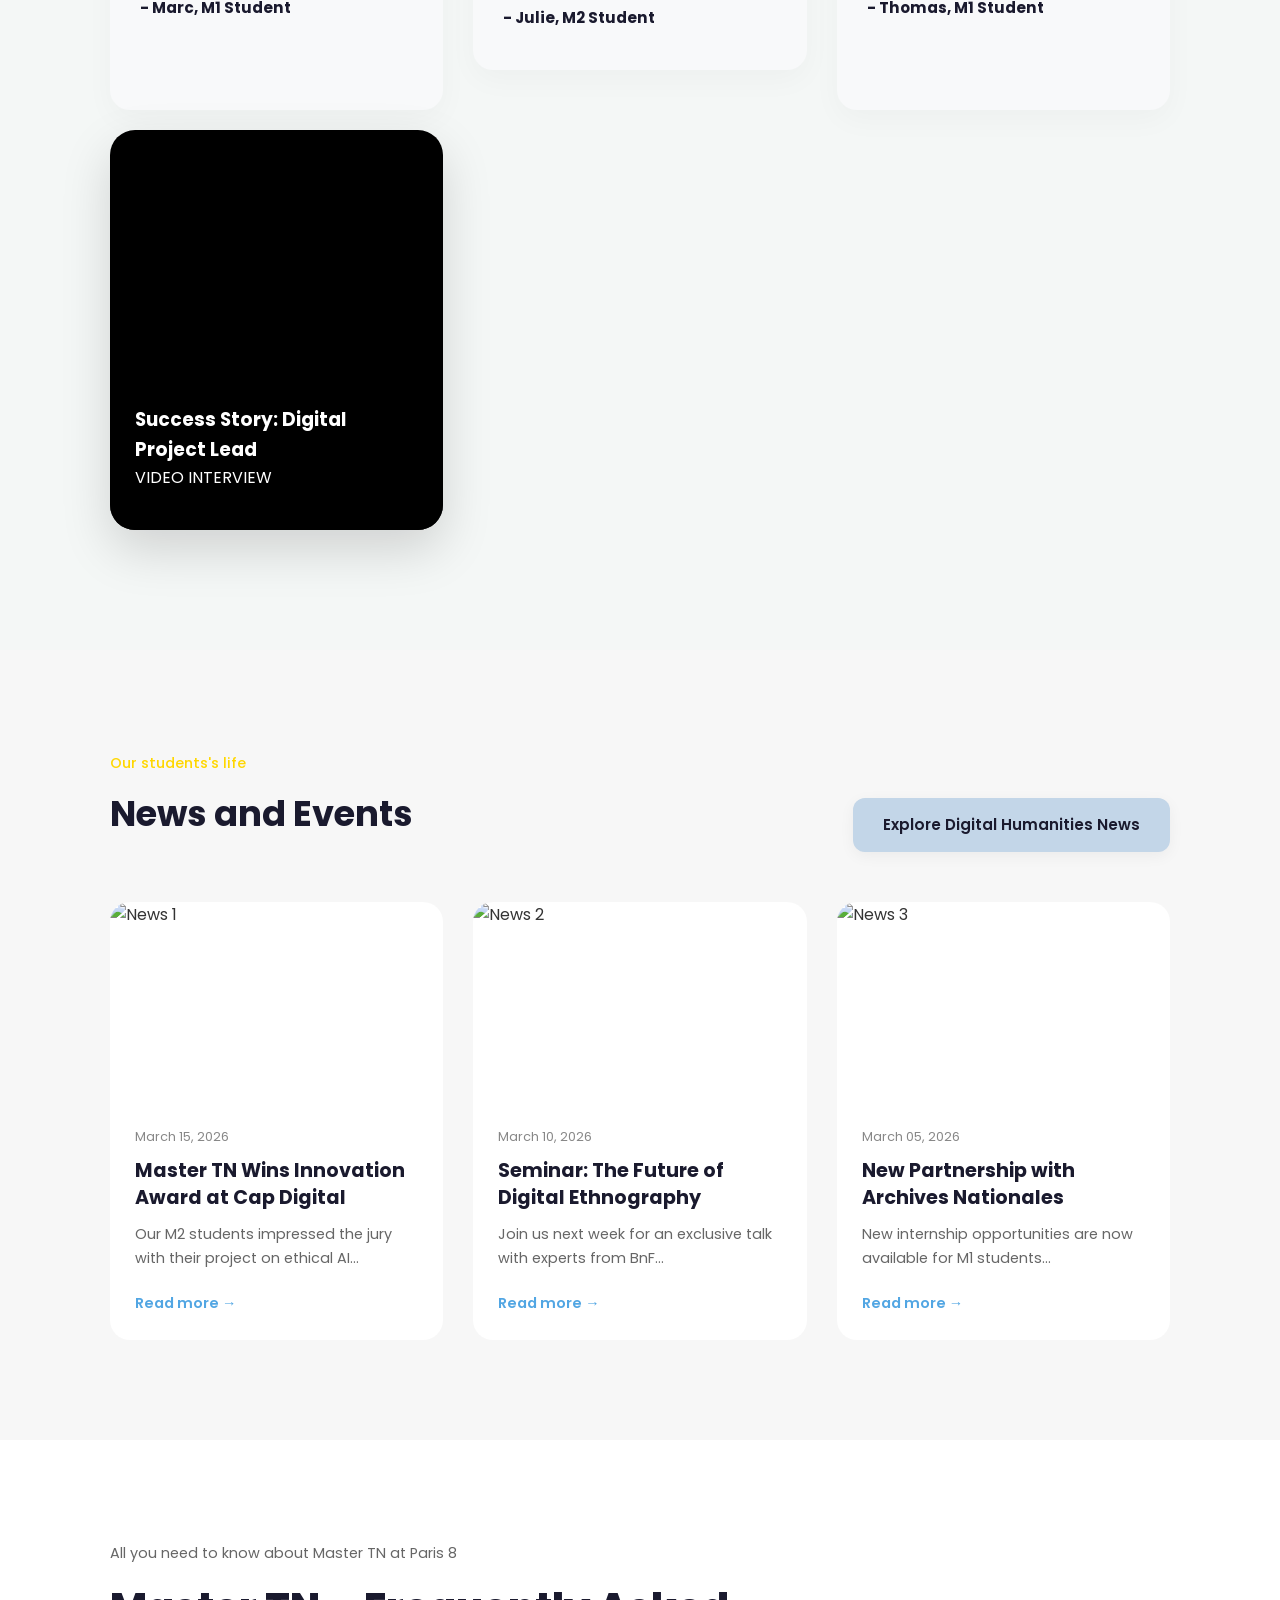
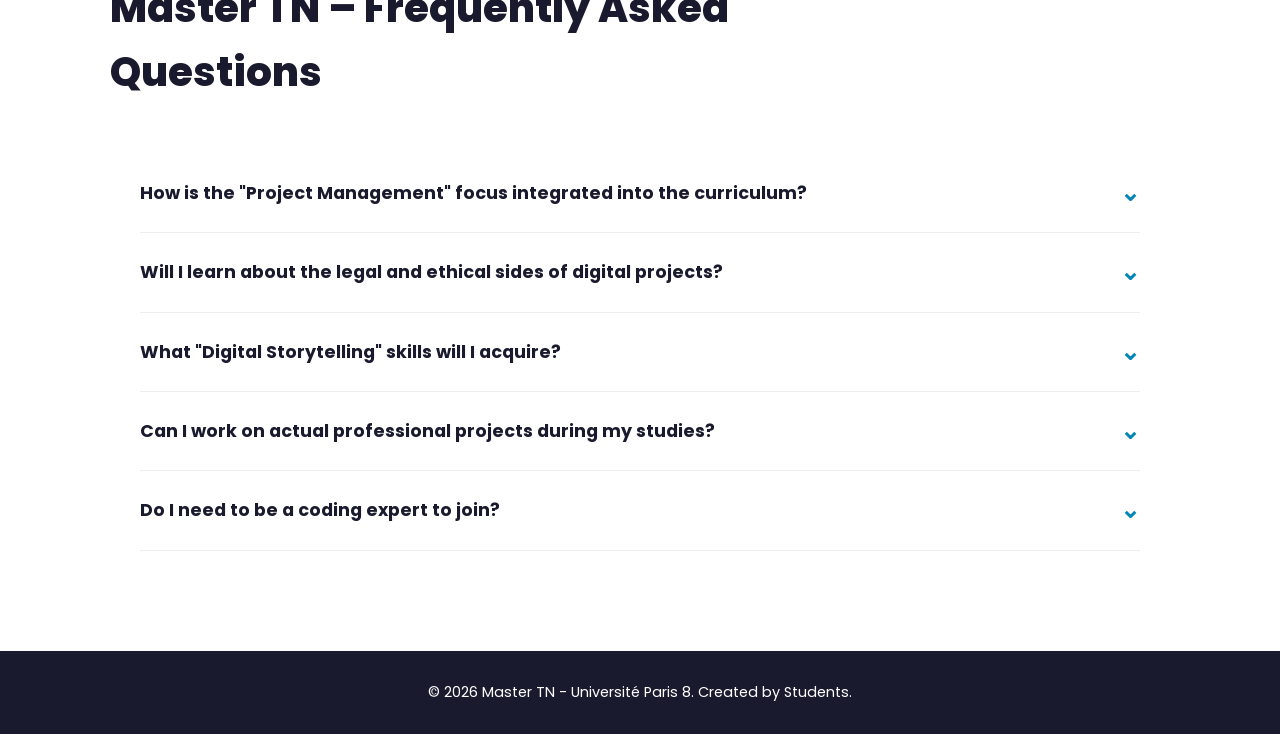
==== commit 4edfe3b4: "Add files via upload with video" ====
--- a/index.html
+++ b/index.html
@@ -3,8 +3,20 @@
 <head>
     <meta charset="UTF-8">
     <meta name="viewport" content="width=device-width, initial-scale=1.0">
-    <title>Master TN - Paris 8 | Home</title>
+    
+    <title>Master in Digital Transformation & Humanities | Université Paris 8</title>
+
+    <meta name="description" content="Discover Master TN at Paris 8: An innovative, 100% project-based degree in Digital Humanities and Transformation. 95% tuition subsidized by the French government. Join our global network in Paris.">
+
+    <meta name="keywords" content="Digital Humanities Master, Digital Transformation Degree Paris, Study in France, Digital Law, UX Design Master Europe, English-taught digital master">
+
+    <meta property="og:title" content="Master in Digital Transformation & Humanities | Paris 8">
+    <meta property="og:description" content="100% project-based Master's degree in the heart of Paris.">
+    <meta property="og:image" content="link-anh-thumbnail-cua-ban.jpg"> 
+    <meta property="og:url" content="https://ten-mien-cua-ban.com">
+
     <link href="https://fonts.googleapis.com/css2?family=Poppins:wght@300;400;500;600;800&display=swap" rel="stylesheet">
+    <link rel="icon" type="image/png" href="logo_paris8_couleurs-officielles.png">
     <link rel="stylesheet" href="style.css">
 </head>
 <!--Start of Tawk.to Script-->
@@ -23,7 +35,7 @@
 <body>
 
     <header class="header">
-        <div class="logo">Master <span>TN</span></div>
+        <div class="logo">Master <span>Digital Transformation</span></div>
         <nav class="navbar" id="navbar">
             <ul>
                 <li class="dropdown">
@@ -118,27 +130,27 @@
                     </div>
 
                     <div class="data-card white-bg">
-                        <div class="icon">🎓</div>
+                        <div class="icon">💶</div>
                         <h3>95% in financial aid</h3>
                         <p>The majority of your tuition is fully subsidised by the French government.</p>
                     </div>
 
                     <div class="data-card white-bg">
-                        <div class="icon">🎓</div>
-                        <h3>95% in financial aid</h3>
-                        <p>The majority of your tuition is fully subsidised by the French government.</p>
+                        <div class="icon">🎯</div>
+                        <h3>100% Project-Based</h3>
+                        <p>Learn by doing with real-world cases from our 30+ corporate partners.</p>
                     </div>
 
                     <div class="data-card white-bg">
-                        <div class="icon">🎓</div>
-                        <h3>95% in financial aid</h3>
-                        <p>The majority of your tuition is fully subsidised by the French government.</p>
+                        <div class="icon">🎤</div>
+                        <h3>150+ Annual Seminars & Workshops</h3>
+                        <p>A testament to our dynamic ecosystem, offering direct access to experts from Cap Digital, the BnF, and industry leaders.</p>
                     </div>
 
                     <div class="data-card white-bg tall-card">
-                        <div class="icon">🎓</div>
-                        <h3>95% in financial aid</h3>
-                        <p>The majority of your tuition is fully subsidised by the French government.</p>
+                        <div class="icon">🏛️</div>
+                        <h3>Established 1969 22,000+ Students</h3>
+                        <p>Born from the historic 1968 educational reform, a legacy of innovation. And  massive academic community providing a powerful professional network.</p>
                     </div>
                 </div>
             </div>
@@ -204,7 +216,7 @@
 
                     <div class="testi-card card-up">
                         <p>"Thanks to the alternance with CFA AFIA, I secured a job at a top tech firm before graduating."</p>
-                        <h4>- Emma, Alumni</h4>
+                        <h4>- Emma, M1 student</h4>
                     </div>
 
                     <div class="testi-card card-down">
@@ -221,6 +233,16 @@
                         <p>"Being part of the Paris 8 community is an enriching experience every single day."</p>
                         <h4>- Thomas, M1 Student</h4>
                     </div>
+                    <div class="card-video">
+                        <div class="video-wrapper">
+                             <iframe src="videotestimonial.mov" frameborder="0" allowfullscreen></iframe>
+                        </div>
+                        <div class="video-info-overlay">
+                            <h3>Success Story: Digital Project Lead</h3>
+                            <span>VIDEO INTERVIEW</span>
+                        </div>
+                    </div>
+                </div>
                 </div>
             </div>
         </section>
@@ -232,7 +254,7 @@
                         <span>Our students's life</span>
                         <h2>News and Events</h2>
                     </div>
-                    <a href="https://humanites-numeriques.univ-paris8.fr/-Actualites-531-" class="view-all-btn">View all news and events</a>
+                    <a href="https://humanites-numeriques.univ-paris8.fr/-Actualites-531-" class="view-all-btn">Explore Digital Humanities News</a>
                 </div>
 
                 <div class="news-grid">
--- a/style.css
+++ b/style.css
@@ -600,6 +600,98 @@
     }
 }
 
+/* ==========================================
+   SECTION TESTIMONIALS - BẢN CHUẨN (FLEXBOX)
+   ========================================== */
+.testimonials-section {
+    background-color: #f4f7f6; 
+    padding: 100px 0;
+}
+
+.testimonials-header {
+    text-align: center;
+    margin-bottom: 60px;
+}
+
+/* Container dùng Flexbox để ép video ra giữa và to ra */
+.testimonials-flex-container {
+    display: flex;
+    justify-content: center;
+    align-items: stretch; /* Cho các cột cao bằng nhau */
+    gap: 30px;
+    max-width: 1200px;
+    margin: 0 auto;
+    padding: 20px 0;
+}
+
+/* Các cột chữ hai bên */
+.testi-column {
+    flex: 1; /* Chiếm 1 phần không gian */
+    display: flex;
+    flex-direction: column;
+    gap: 25px;
+}
+
+/* CỘT GIỮA: Phóng to Video */
+.video-column {
+    flex: 2; /* Chiếm 2 phần không gian (gấp đôi cột chữ) */
+    display: flex;
+    justify-content: center;
+}
+
+/* Card Video */
+.card-video {
+    width: 100%;
+    background: #000;
+    border-radius: 25px;
+    overflow: hidden;
+    position: relative;
+    box-shadow: 0 20px 50px rgba(0,0,0,0.15);
+    height: 100%; /* Đảm bảo video cao bằng các card bên cạnh */
+    min-height: 400px; /* Độ cao tối thiểu để video không bị dẹt */
+}
+
+.video-wrapper {
+    position: absolute;
+    top: 0; left: 0; width: 100%; height: 100%;
+}
+
+.video-wrapper iframe {
+    width: 100%; height: 100%; border: none;
+}
+
+/* HIỆU ỨNG ẨN CHỮ KHI HOVER */
+.video-info-overlay {
+    position: absolute;
+    bottom: 0; left: 0; width: 100%;
+    padding: 40px 25px;
+    background: linear-gradient(to top, rgba(0,0,0,0.95), transparent);
+    color: #fff;
+    transition: all 0.5s ease;
+    z-index: 10;
+    pointer-events: none; /* Quan trọng để click xuyên qua chữ vào video */
+}
+
+/* Khi trỏ chuột vào: Chữ biến mất mượt mà */
+.card-video:hover .video-info-overlay {
+    opacity: 0;
+    transform: translateY(20px);
+}
+
+/* Responsive cho mobile */
+@media (max-width: 992px) {
+    .testimonials-flex-container {
+        flex-direction: column; /* Xếp chồng lên nhau */
+    }
+    .video-column {
+        order: -1; /* Đưa video lên đầu tiên */
+        width: 100%;
+    }
+    .card-video {
+        aspect-ratio: 16/9; /* Giữ tỉ lệ chuẩn trên điện thoại */
+        min-height: auto;
+    }
+}
 
 /* ==========================================
    SECTION NEWS & EVENTS
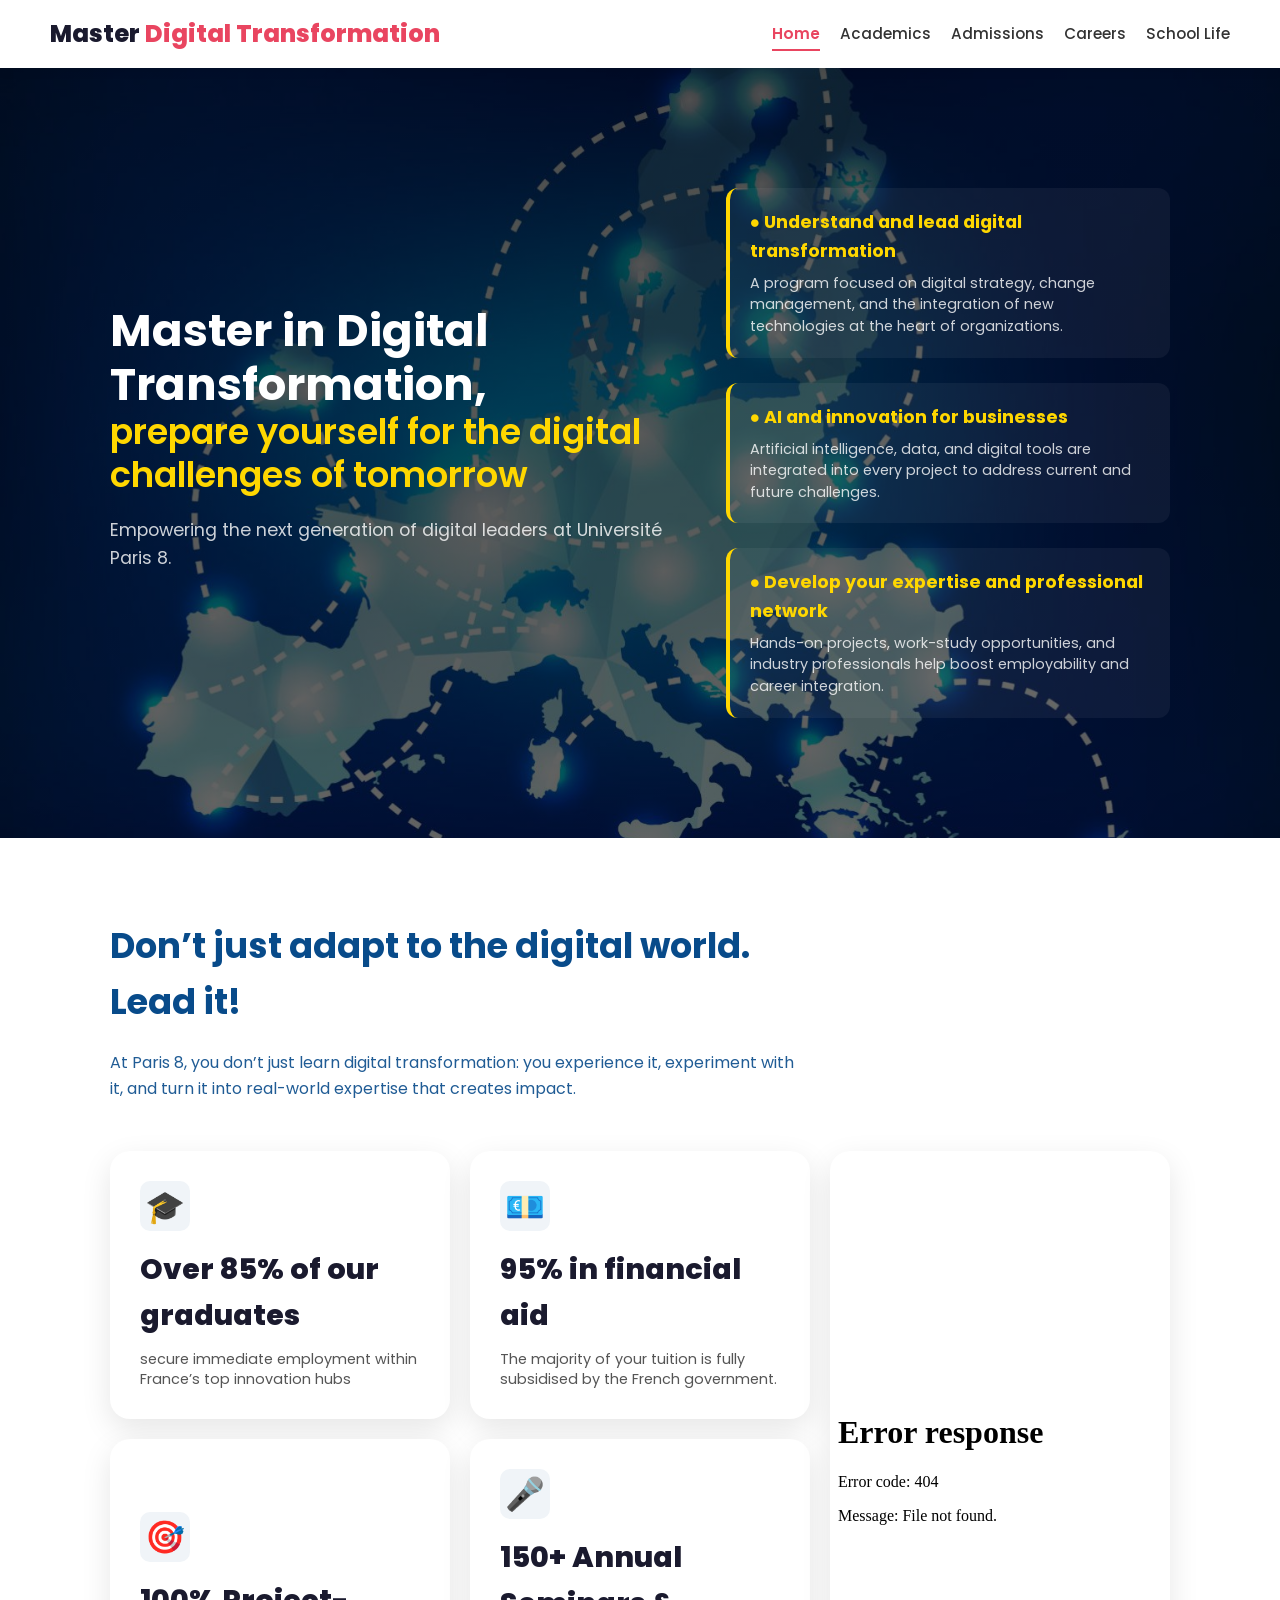
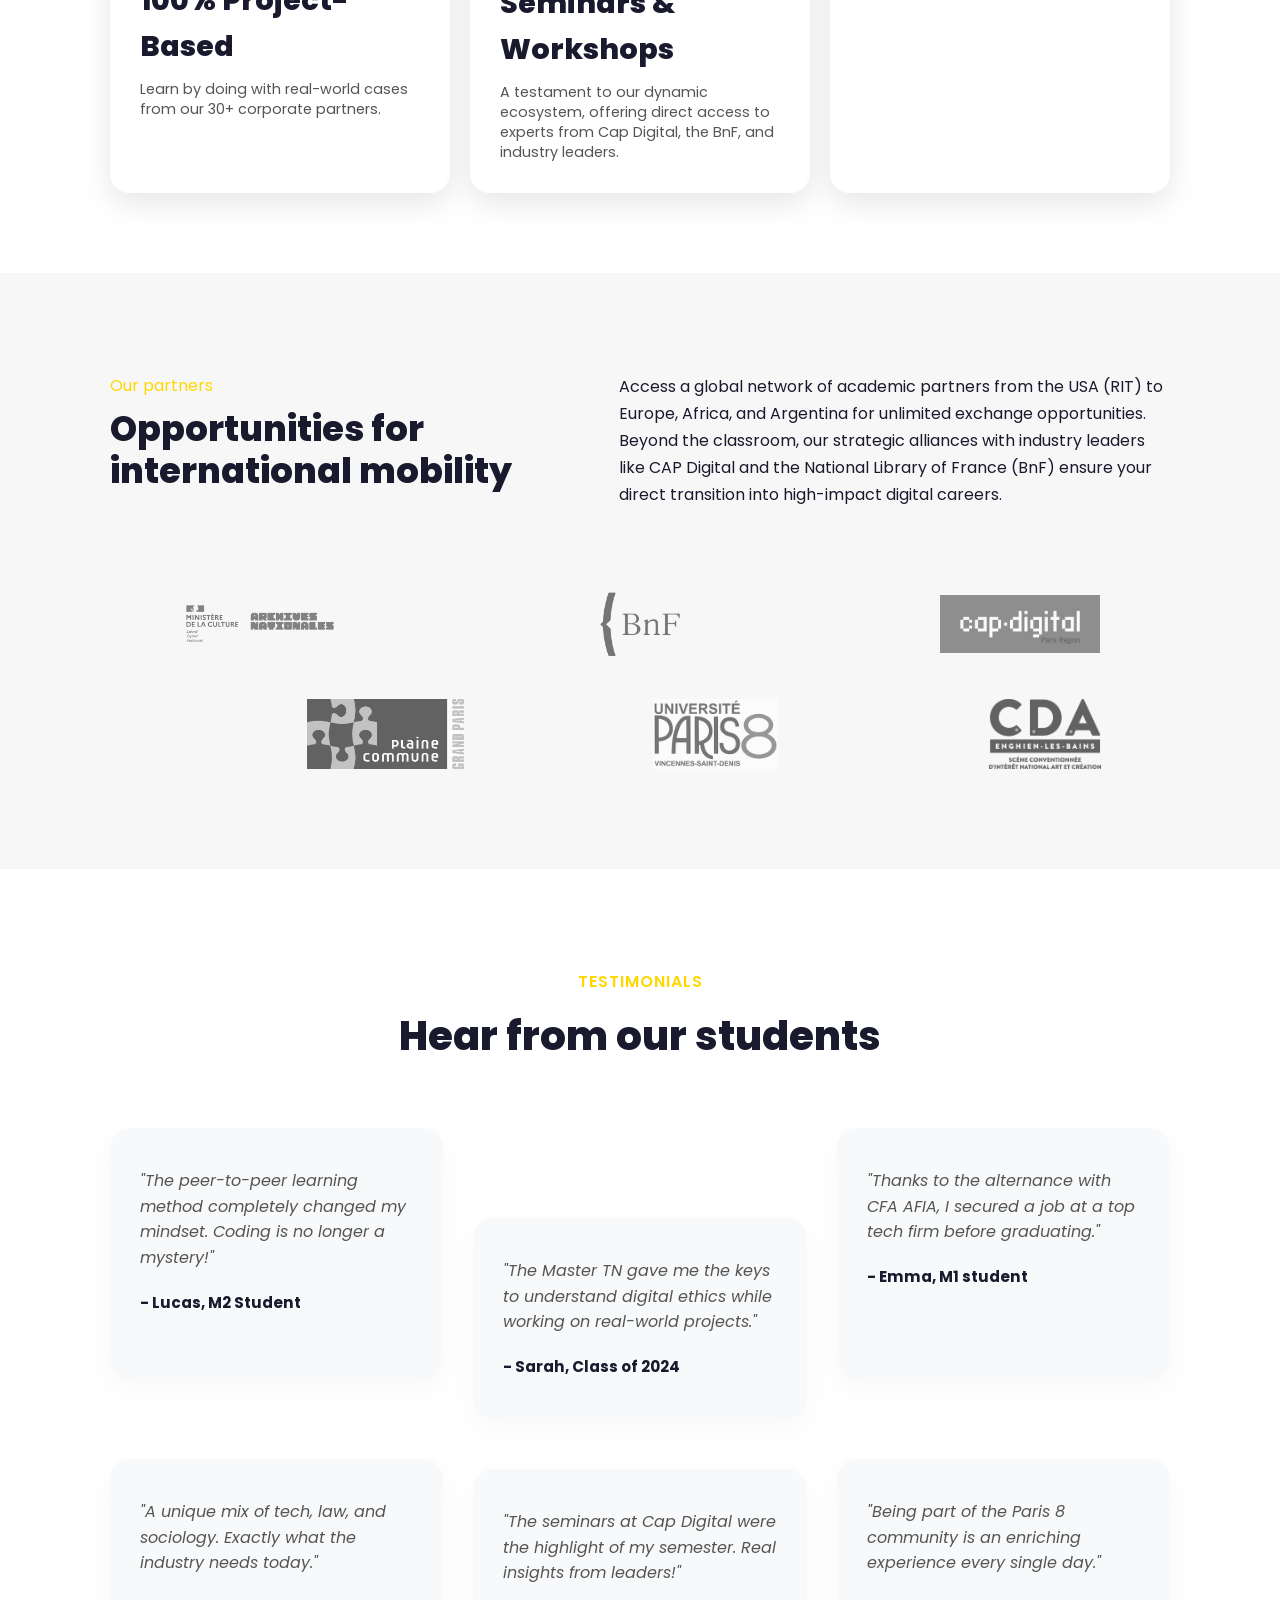
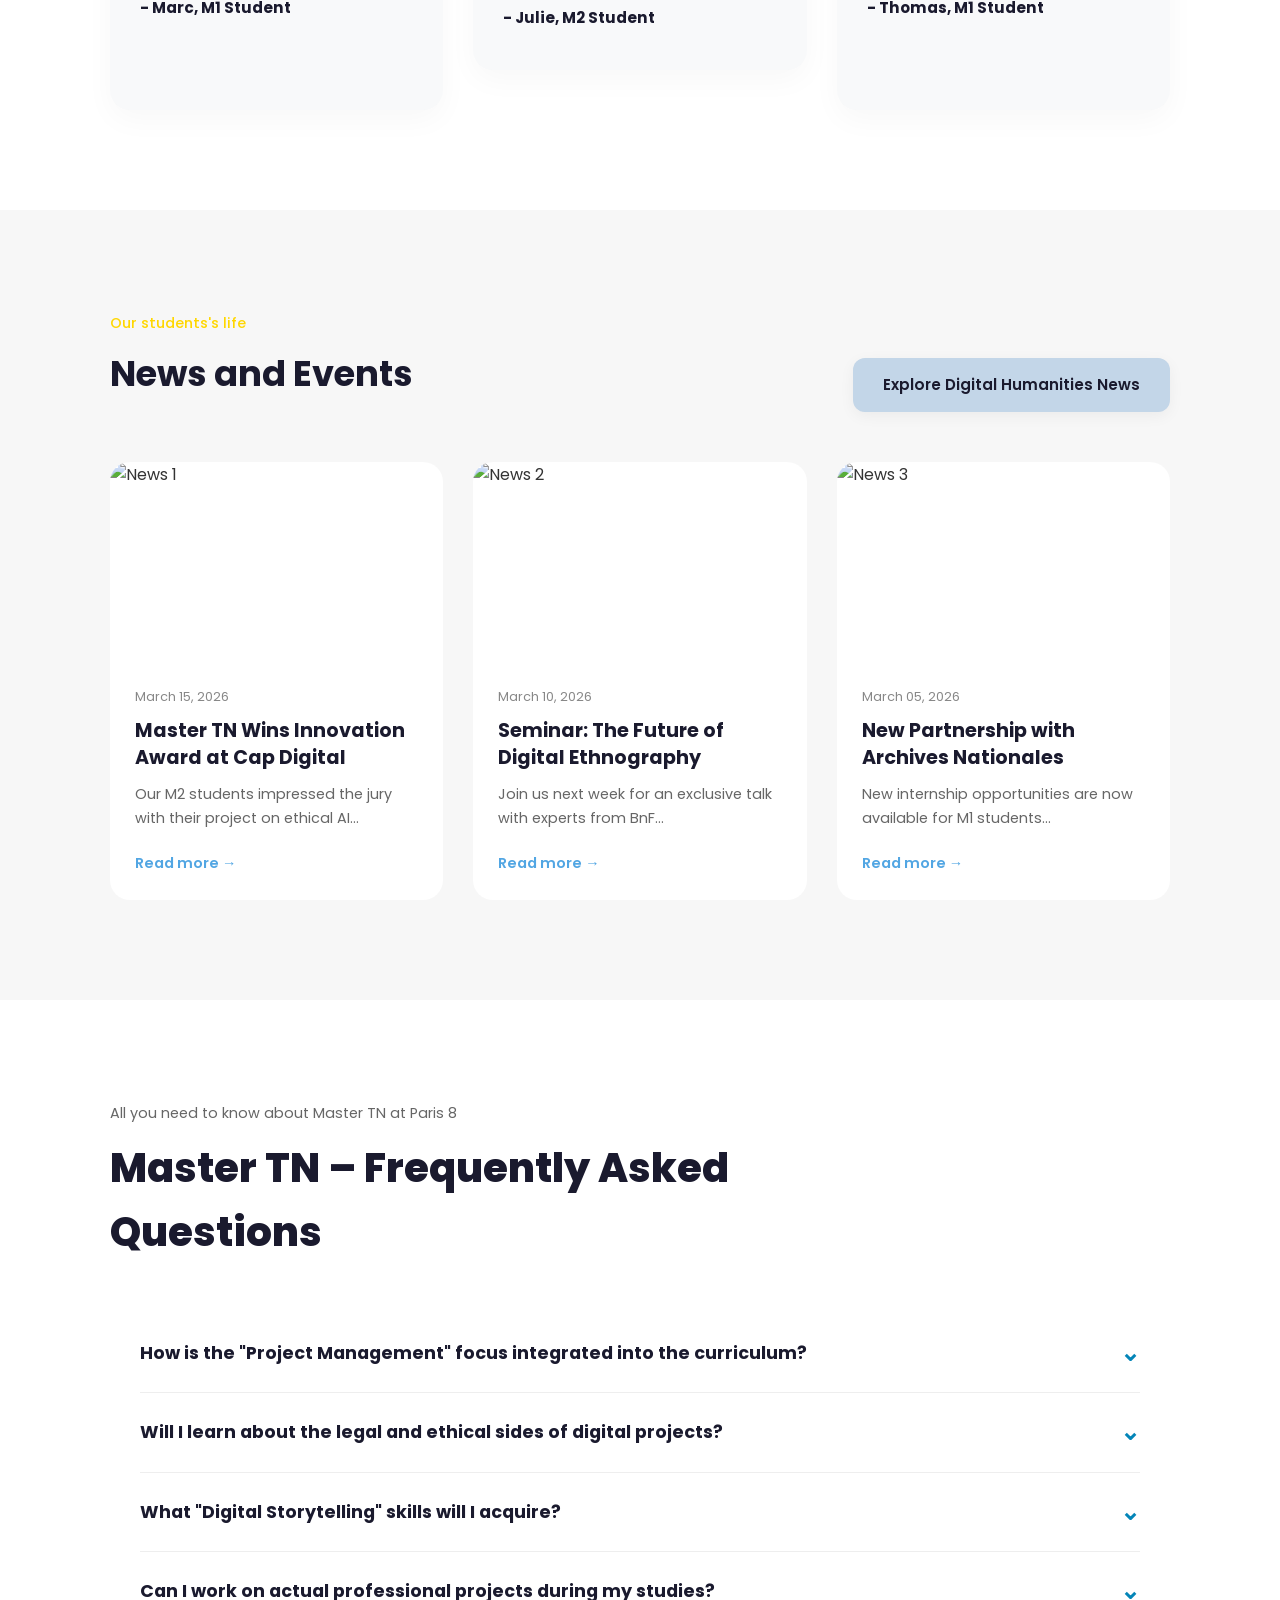
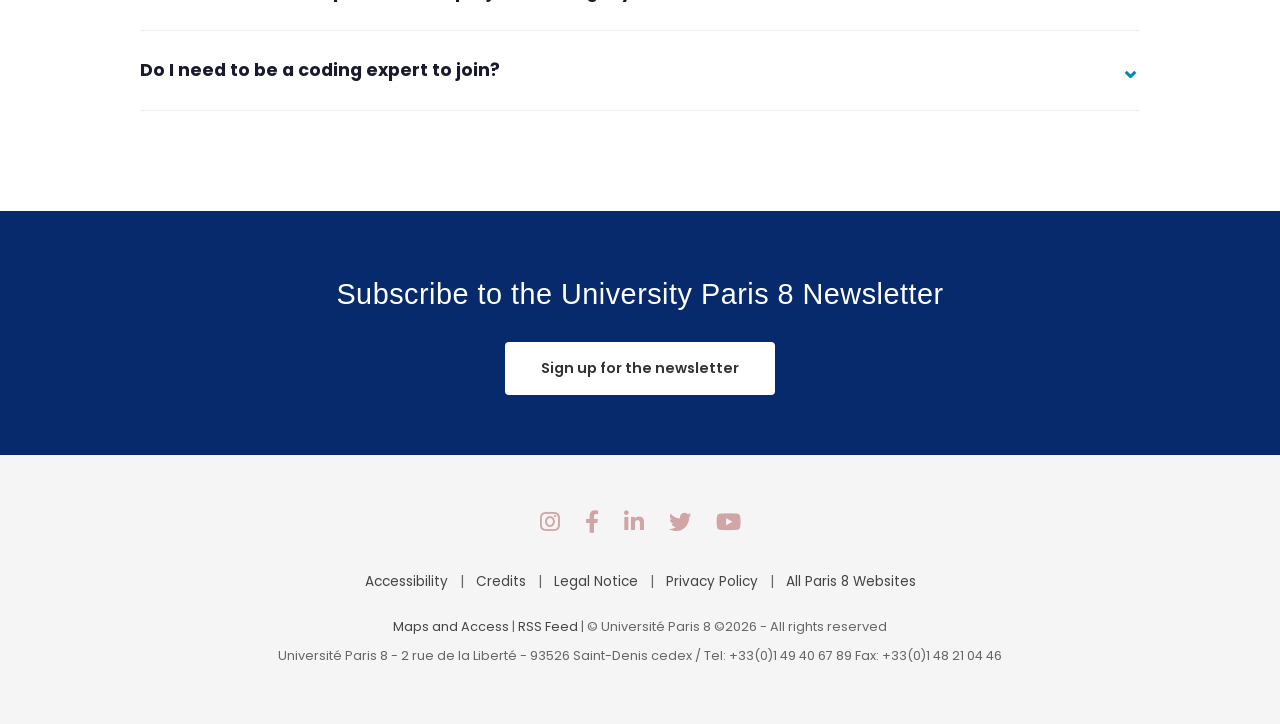
==== commit 7cf51cba: "Add files via upload last update, i hope" ====
--- a/index.html
+++ b/index.html
@@ -148,9 +148,9 @@
                     </div>
 
                     <div class="data-card white-bg tall-card">
-                        <div class="icon">🏛️</div>
-                        <h3>Established 1969 22,000+ Students</h3>
-                        <p>Born from the historic 1968 educational reform, a legacy of innovation. And  massive academic community providing a powerful professional network.</p>
+                        <div class="video-container-top">
+                            <iframe src="videotestimonial.mov" frameborder="0" allowfullscreen></iframe>
+                        </div>
                     </div>
                 </div>
             </div>
@@ -233,16 +233,7 @@
                         <p>"Being part of the Paris 8 community is an enriching experience every single day."</p>
                         <h4>- Thomas, M1 Student</h4>
                     </div>
-                    <div class="card-video">
-                        <div class="video-wrapper">
-                             <iframe src="videotestimonial.mov" frameborder="0" allowfullscreen></iframe>
-                        </div>
-                        <div class="video-info-overlay">
-                            <h3>Success Story: Digital Project Lead</h3>
-                            <span>VIDEO INTERVIEW</span>
-                        </div>
-                    </div>
-                </div>
+            
                 </div>
             </div>
         </section>
@@ -346,8 +337,42 @@
 
     </main>
 
-    <footer class="footer">
-        <p>&copy; 2026 Master TN - Université Paris 8. Created by Students.</p>
+    <footer class="main-footer">
+        <div class="newsletter-section">
+            <div class="container">
+                <h2>Subscribe to the University Paris 8 Newsletter</h2>
+                <a href="#" class="newsletter-btn">Sign up for the newsletter</a>
+            </div>
+        </div>
+
+        <div class="footer-details">
+            <div class="container">
+                <div class="social-icons">
+                    <a href="https://www.instagram.com/univparis8/" aria-label="Instagram"><i class="fab fa-instagram"></i></a>
+                    <a href="https://www.facebook.com/Paris8" aria-label="Facebook"><i class="fab fa-facebook-f"></i></a>
+                    <a href="https://www.linkedin.com/school/universit%C3%A9-vincennes-saint-denis-paris-viii-/" aria-label="LinkedIn"><i class="fab fa-linkedin-in"></i></a>
+                    <a href="https://bsky.app/profile/univ-paris8.fr" aria-label="Twitter"><i class="fab fa-twitter"></i></a>
+                    <a href="https://www.youtube.com/channel/UCFrdu1Rf_A9huYq-QD3ER2g" aria-label="YouTube"><i class="fab fa-youtube"></i></a>
+                </div>
+
+                <nav class="footer-links">
+                    <a href="https://www.univ-paris8.fr/Accessibilite">Accessibility</a> | 
+                    <a href="https://www.univ-paris8.fr/Credits">Credits</a> | 
+                    <a href="https://www.univ-paris8.fr/Mentions-legales-et-conditions-generales-d-utilisation-CGU">Legal Notice</a> | 
+                    <a href="https://www.univ-paris8.fr/Politique-de-confidentialite">Privacy Policy</a> | 
+                    <a href="https://www.univ-paris8.fr/Tous-les-sites-de-Paris-8">All Paris 8 Websites</a>
+                </nav>
+
+                <div class="footer-info">
+                    <p>
+                        <a href="https://www.univ-paris8.fr/Acces-et-plans">Maps and Access</a> | 
+                        <a href="https://www.univ-paris8.fr/spip.php?page=backend">RSS Feed</a> | 
+                        © Université Paris 8 ©2026 - All rights reserved
+                    </p>
+                    <p>Université Paris 8 - 2 rue de la Liberté - 93526 Saint-Denis cedex / Tel: +33(0)1 49 40 67 89 Fax: +33(0)1 48 21 04 46</p>
+                </div>
+            </div>
+        </div>
     </footer>
 
     <script src="script.js"></script>
--- a/style.css
+++ b/style.css
@@ -2,6 +2,7 @@
    1. THIẾT LẬP CƠ BẢN & FONT CHỮ
    ========================================== */
 @import url('https://fonts.googleapis.com/css2?family=Poppins:wght@300;400;500;600;800&display=swap');
+@import url('https://cdnjs.cloudflare.com/ajax/libs/font-awesome/5.15.4/css/all.min.css');
 
 * {
     margin: 0;
@@ -342,14 +343,66 @@
     grid-row: 1 / span 2; /* Trải dài từ hàng 1 đến hàng 2 */
 }
 
+
+/* Card dáng cao chứa video */
+.tall-card {
+    padding: 0 !important; /* Bỏ padding cũ để video tràn viền trên */
+    overflow: hidden;
+    display: flex;
+    flex-direction: column;
+    background: #fff;
+    height: 100%;
+}
+
+/* Vùng chứa video ở nửa trên card */
+.card-video-top {
+    position: relative;
+    width: 100%;
+    padding-bottom: 56.25%; /* Tỉ lệ 16:9 */
+    height: 0;
+    background: #000;
+}
+
+.card-video-top iframe {
+    position: absolute;
+    top: 0;
+    left: 0;
+    width: 100%;
+    height: 100%;
+    border: none;
+}
+
+/* Vùng nội dung ở nửa dưới card */
+.card-content-bottom {
+    padding: 25px; /* Trả lại padding cho phần chữ */
+    text-align: left;
+}
+
+.card-content-bottom .icon {
+    margin-bottom: 15px;
+    font-size: 1.5rem;
+}
+
+.card-content-bottom h3 {
+    font-size: 1.4rem;
+    margin-bottom: 10px;
+    line-height: 1.3;
+    color: #1a1a2e;
+}
+
+.card-content-bottom p {
+    font-size: 0.9rem;
+    color: #555;
+}
+
+
 /* Responsive cho điện thoại */
 @media (max-width: 992px) {
     .impact-grid {
         grid-template-columns: 1fr; /* 1 cột duy nhất trên mobile */
     }
-    .tall-card {
-        grid-column: auto;
-        grid-row: auto;
+    .data-card, .tall-video-card {
+            flex: 1 1 100%; /* Trên mobile thì mỗi card 1 hàng */
     }
 }
 
@@ -604,7 +657,7 @@
    SECTION TESTIMONIALS - BẢN CHUẨN (FLEXBOX)
    ========================================== */
 .testimonials-section {
-    background-color: #f4f7f6; 
+    background-color: #ffffff; 
     padding: 100px 0;
 }
 
@@ -632,64 +685,11 @@
     gap: 25px;
 }
 
-/* CỘT GIỮA: Phóng to Video */
-.video-column {
-    flex: 2; /* Chiếm 2 phần không gian (gấp đôi cột chữ) */
-    display: flex;
-    justify-content: center;
-}
-
-/* Card Video */
-.card-video {
-    width: 100%;
-    background: #000;
-    border-radius: 25px;
-    overflow: hidden;
-    position: relative;
-    box-shadow: 0 20px 50px rgba(0,0,0,0.15);
-    height: 100%; /* Đảm bảo video cao bằng các card bên cạnh */
-    min-height: 400px; /* Độ cao tối thiểu để video không bị dẹt */
-}
-
-.video-wrapper {
-    position: absolute;
-    top: 0; left: 0; width: 100%; height: 100%;
-}
-
-.video-wrapper iframe {
-    width: 100%; height: 100%; border: none;
-}
-
-/* HIỆU ỨNG ẨN CHỮ KHI HOVER */
-.video-info-overlay {
-    position: absolute;
-    bottom: 0; left: 0; width: 100%;
-    padding: 40px 25px;
-    background: linear-gradient(to top, rgba(0,0,0,0.95), transparent);
-    color: #fff;
-    transition: all 0.5s ease;
-    z-index: 10;
-    pointer-events: none; /* Quan trọng để click xuyên qua chữ vào video */
-}
-
-/* Khi trỏ chuột vào: Chữ biến mất mượt mà */
-.card-video:hover .video-info-overlay {
-    opacity: 0;
-    transform: translateY(20px);
-}
 
 /* Responsive cho mobile */
 @media (max-width: 992px) {
     .testimonials-flex-container {
         flex-direction: column; /* Xếp chồng lên nhau */
-    }
-    .video-column {
-        order: -1; /* Đưa video lên đầu tiên */
-        width: 100%;
-    }
-    .card-video {
-        aspect-ratio: 16/9; /* Giữ tỉ lệ chuẩn trên điện thoại */
-        min-height: auto;
     }
 }
 
@@ -1112,12 +1112,122 @@
 /* ==========================================
    5. TIMELINE & FOOTER
    ========================================== */
-.timeline { display: flex; justify-content: space-between; gap: 20px; margin-bottom: 40px; }
-.timeline-step { flex: 1; background: #fff; padding: 20px; border-radius: 10px; text-align: center; border-top: 4px solid #e94560; box-shadow: 0 4px 15px rgba(0,0,0,0.05); }
-.step-number { width: 40px; height: 40px; background: #e94560; color: #fff; border-radius: 50%; display: flex; align-items: center; justify-content: center; font-size: 1.2rem; font-weight: bold; margin: -40px auto 15px auto; }
-.timeline-step h3 { margin-bottom: 10px; font-size: 1.2rem; color: #1a1a2e; }
-
-.footer { background-color: #1a1a2e; color: #fff; text-align: center; padding: 30px 20px; font-size: 0.9rem; }
+/* ==========================================
+   FOOTER STYLE - UNIVERSITY PARIS 8 THEME
+   ========================================== */
+/* Import Font Awesome for the social icons */
+@import url('https://cdnjs.cloudflare.com/ajax/libs/font-awesome/5.15.4/css/all.min.css');
+
+.main-footer {
+    width: 100%;
+    font-family: 'Poppins', sans-serif;
+}
+
+/* 1. Newsletter (Purple) */
+.newsletter-section {
+    background-color: #062A6B; /* Official Paris 8 Purple */
+    padding: 60px 20px;
+    text-align: center;
+    color: #ffffff;
+}
+
+.newsletter-section h2 {
+    font-weight: 300;
+    font-size: 1.8rem;
+    margin-bottom: 25px;
+    letter-spacing: 0.5px;
+    color: #ffffff;
+}
+
+.newsletter-btn {
+    display: inline-block;
+    background-color: #ffffff;
+    color: #333333;
+    padding: 14px 35px;
+    text-decoration: none;
+    border-radius: 4px;
+    font-weight: 600;
+    font-size: 0.9rem;
+    transition: all 0.3s ease;
+    border: 1px solid transparent;
+}
+
+.newsletter-btn:hover {
+    background-color: #f8f8f8;
+    transform: translateY(-3px);
+    box-shadow: 0 5px 15px rgba(0,0,0,0.2);
+}
+
+/* 2. Footer Details (Light Grey) */
+.footer-details {
+    background-color: #f5f5f5; 
+    padding: 50px 20px;
+    text-align: center;
+    color: #666666;
+}
+
+/* Tăng cường style cho dải icon mạng xã hội */
+.social-icons {
+    display: flex;
+    justify-content: center;
+    gap: 25px; /* Khoảng cách giữa các icon */
+    margin-bottom: 30px;
+}
+
+.social-icons a {
+    color: #d1a5a5; /* Màu hồng nhạt/nâu nhạt giống ảnh mẫu của Paris 8 */
+    font-size: 1.4rem; /* Kích thước icon to rõ */
+    transition: all 0.3s ease;
+    text-decoration: none;
+}
+
+.social-icons a:hover {
+    color: #731472; /* Đổi sang màu tím khi hover */
+    transform: scale(1.2); /* Phóng to nhẹ khi hover */
+}
+
+/* Đảm bảo Font Awesome được tải để hiện icon */
+@import url('https://cdnjs.cloudflare.com/ajax/libs/font-awesome/5.15.4/css/all.min.css');
+
+.footer-links {
+    margin-bottom: 25px;
+    font-size: 0.85rem;
+}
+
+.footer-links a {
+    color: #444444;
+    text-decoration: none;
+    margin: 0 8px;
+    transition: color 0.2s;
+}
+
+.footer-links a:hover {
+    text-decoration: underline;
+    color: #731472;
+}
+
+.footer-info p {
+    margin-bottom: 8px;
+    font-size: 0.8rem;
+    line-height: 1.6;
+}
+
+.footer-info a {
+    color: #444444;
+    text-decoration: none;
+}
+
+/* Responsive Adjustments */
+@media (max-width: 768px) {
+    .newsletter-section h2 {
+        font-size: 1.4rem;
+    }
+    .footer-links {
+        display: flex;
+        flex-direction: column;
+        gap: 10px;
+    }
+}
 
 /* ==========================================
    6. RESPONSIVE (DÀNH CHO ĐIỆN THOẠI)
@@ -1138,4 +1248,79 @@
     
     /* Đáp ứng bảng trên điện thoại */
     .course-table th, .course-table td { padding: 10px; font-size: 0.85rem; }
-}+}
+
+/* ==========================================
+   ACADEMICS PAGE BANNER (FULL IMAGE)
+   ========================================== */
+
+
+
+.academics-header {
+    position: relative;
+    /* Thay link ảnh dưới đây bằng ảnh trường hoặc phòng Lab của bạn */
+    background-image: url('academics2.jpg');
+    background-size: cover;
+    background-position: center;
+    background-attachment: fixed; /* Hiệu ứng Parallax */
+    padding: 150px 0; /* Làm header to và chuyên nghiệp hơn */
+    color: #fff;
+    text-align: center;
+    overflow: hidden;
+}
+
+/* Lớp phủ màu tối để chữ dễ đọc hơn */
+.header-overlay {
+    position: absolute;
+    top: 0; left: 0; width: 100%; height: 100%;
+    background: linear-gradient(rgba(26, 26, 46, 0.8), rgba(26, 26, 46, 0.6));
+    z-index: 1;
+}
+
+.header-content {
+    position: relative;
+    z-index: 2; /* Đẩy chữ lên trên lớp phủ */
+}
+
+.academics-header h1 {
+    font-size: 3.5rem;
+    font-weight: 800;
+    margin-bottom: 20px;
+    text-shadow: 0 4px 15px rgba(0,0,0,0.3);
+}
+
+.academics-header p {
+    font-size: 1.2rem;
+    max-width: 800px;
+    margin: 0 auto 30px;
+    line-height: 1.6;
+    opacity: 0.9;
+}
+
+/* Thêm các thông số nhỏ bên dưới cho hiện đại */
+.header-stats {
+    display: flex;
+    justify-content: center;
+    gap: 40px;
+    margin-top: 30px;
+}
+
+.header-stats span {
+    background: rgba(255, 255, 255, 0.1);
+    padding: 10px 25px;
+    border-radius: 50px;
+    border: 1px solid rgba(255, 255, 255, 0.3);
+    font-size: 0.9rem;
+    backdrop-filter: blur(5px); /* Hiệu ứng kính mờ */
+}
+
+.header-stats strong {
+    color: #ffd700; /* Màu vàng nhấn mạnh */
+}
+
+/* Responsive cho điện thoại */
+@media (max-width: 768px) {
+    .academics-header { padding: 100px 20px; background-attachment: scroll; }
+    .academics-header h1 { font-size: 2.5rem; }
+    .header-stats { flex-direction: column; gap: 15px; }
+}
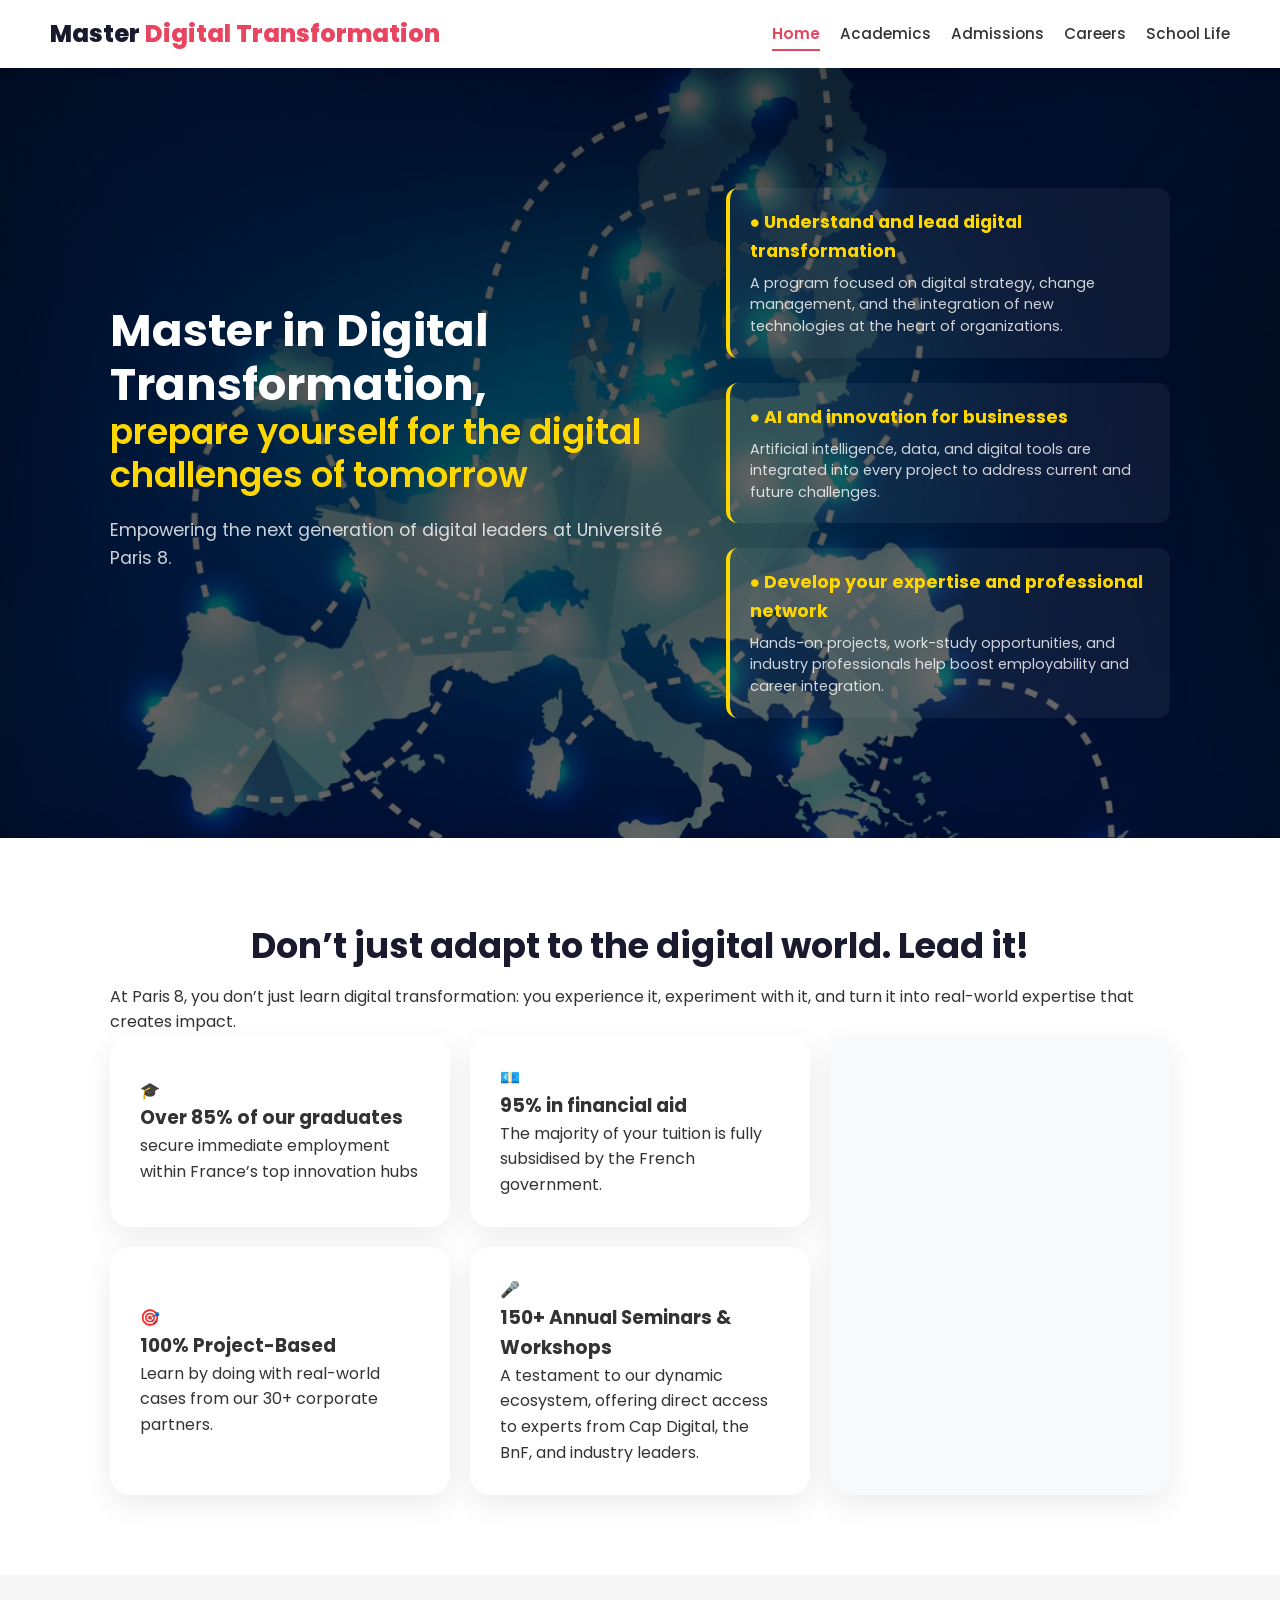
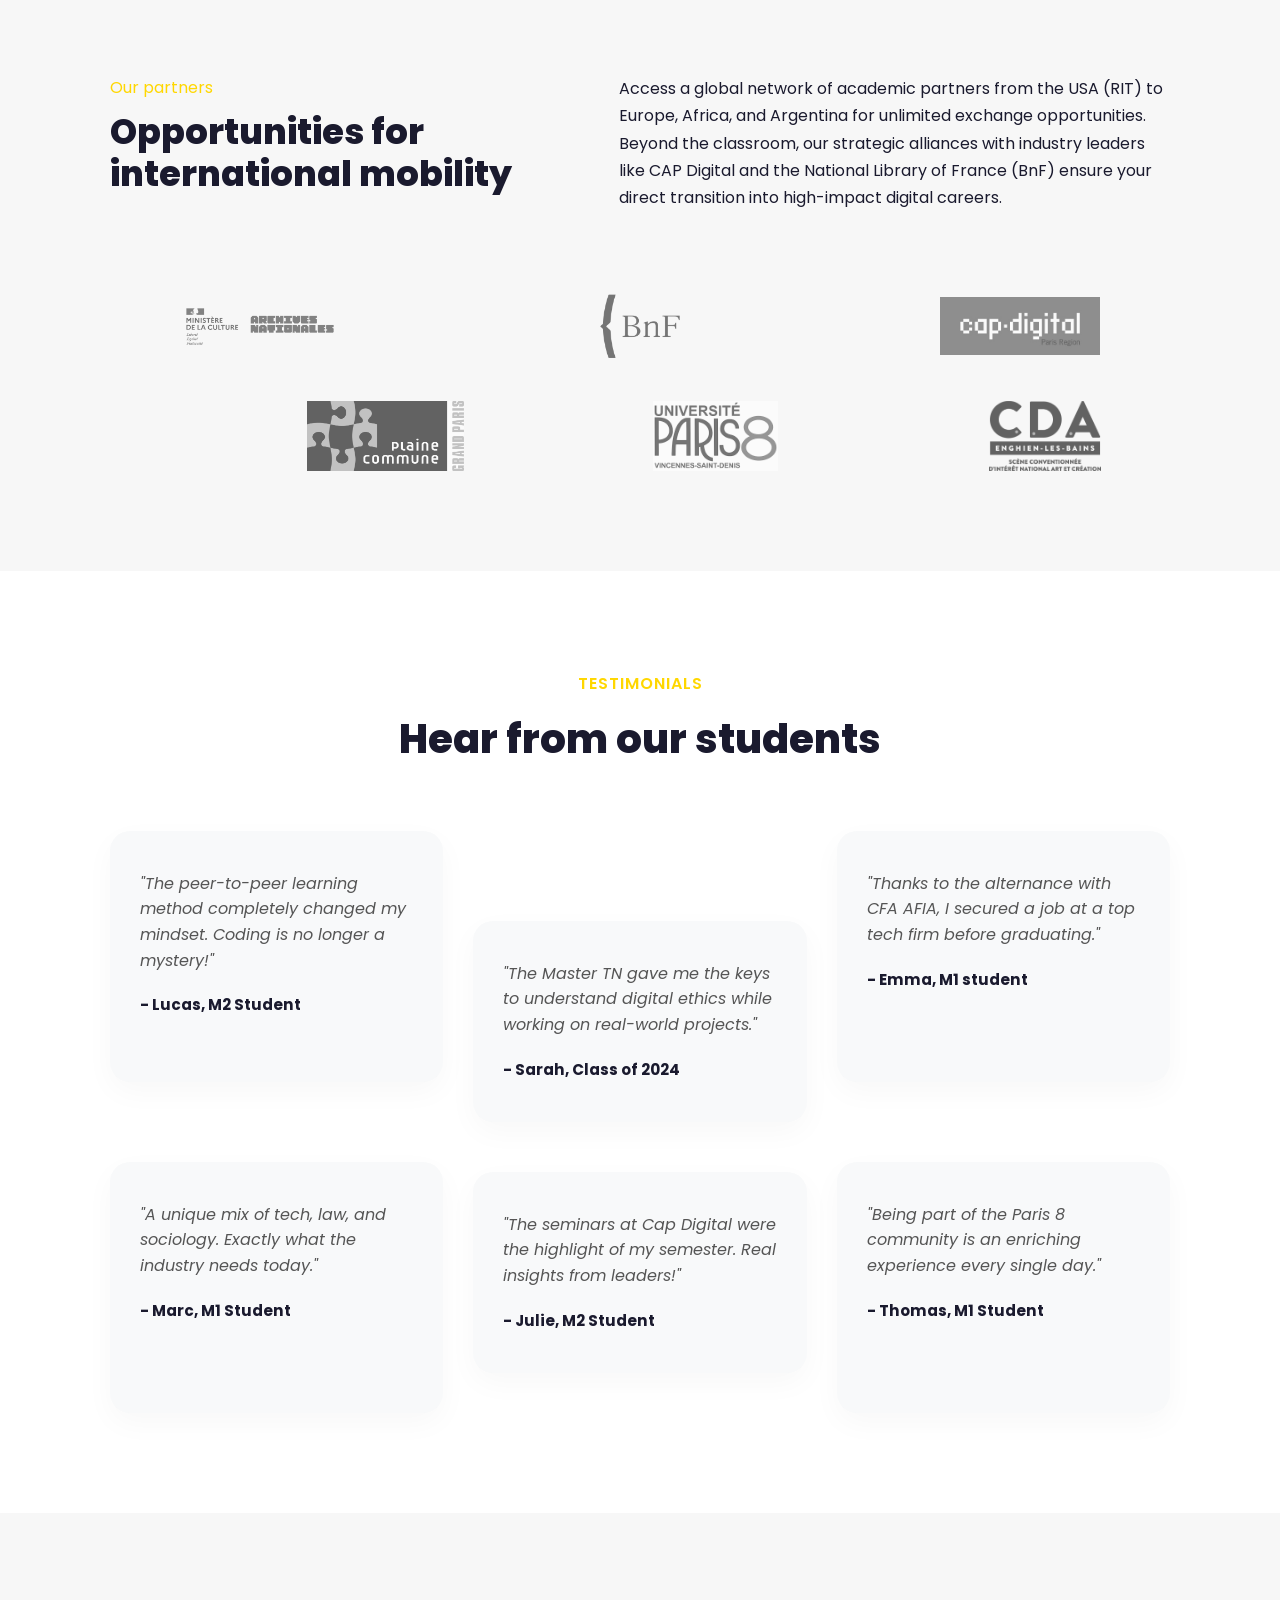
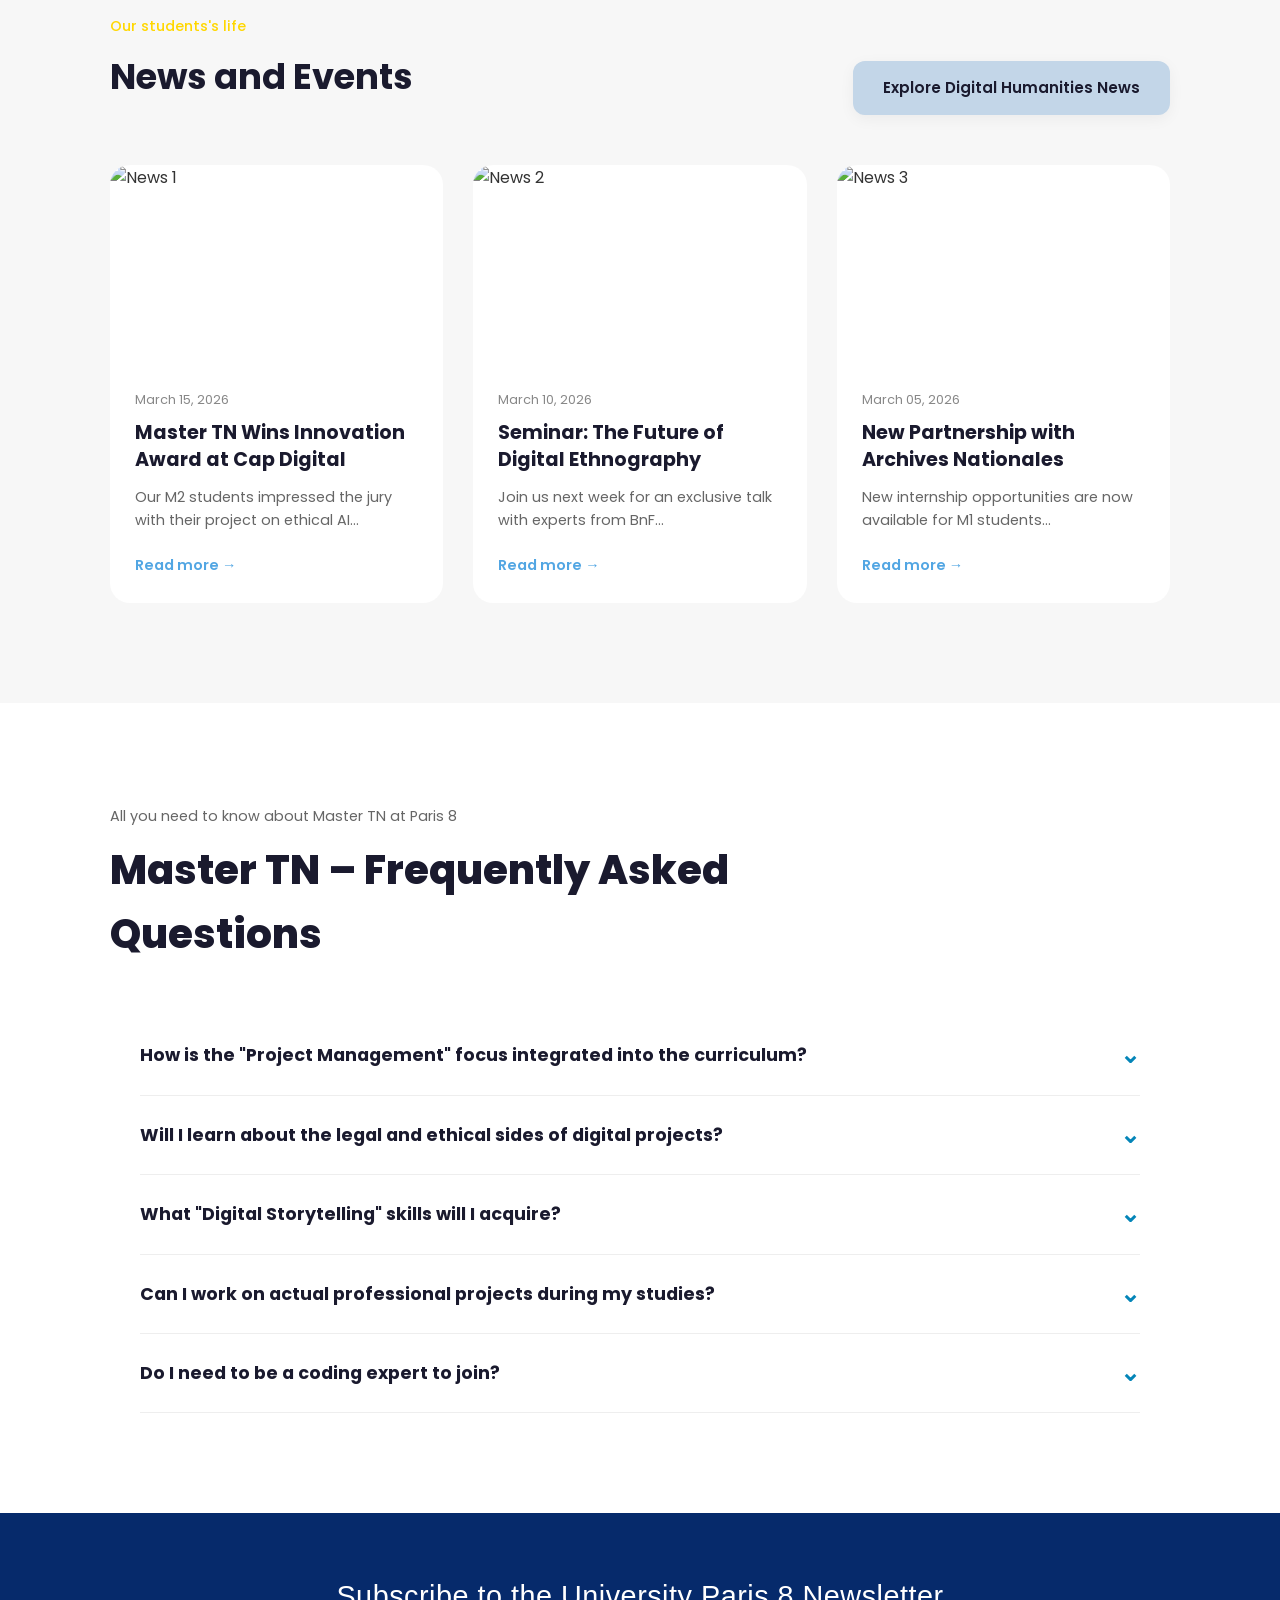
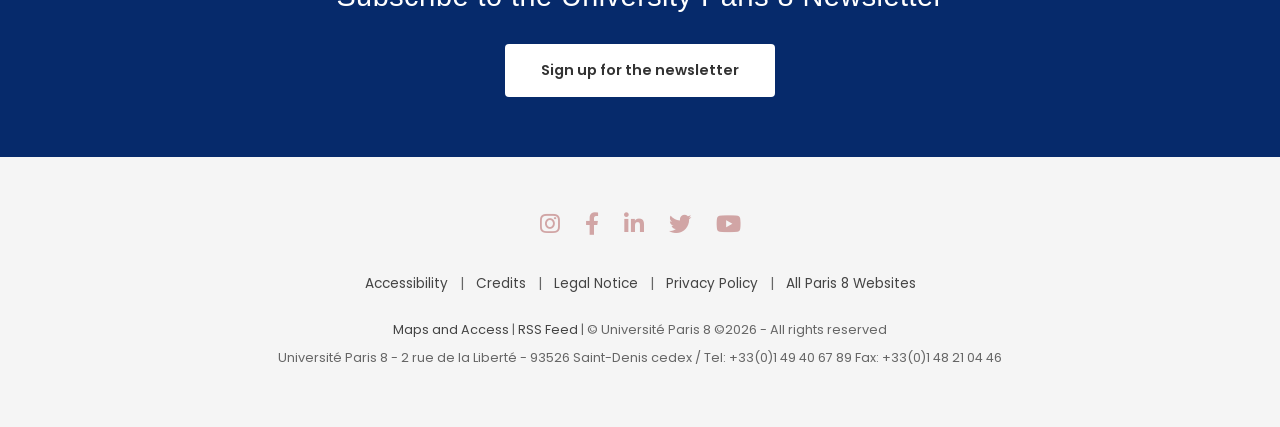
==== commit 113bc871: "Add files via upload" ====
--- a/index.html
+++ b/index.html
@@ -147,10 +147,11 @@
                         <p>A testament to our dynamic ecosystem, offering direct access to experts from Cap Digital, the BnF, and industry leaders.</p>
                     </div>
 
+            
                     <div class="data-card white-bg tall-card">
-                        <div class="video-container-top">
-                            <iframe src="videotestimonial.mov" frameborder="0" allowfullscreen></iframe>
-                        </div>
+                        <video autoplay muted loop playsinline class="minimal-video">
+                            <source src="video_tall.mp4" type="video/mp4">
+                        </video>
                     </div>
                 </div>
             </div>
--- a/style.css
+++ b/style.css
@@ -245,167 +245,69 @@
 }
 
 /* ==========================================
-   SECTION DATA / IMPACT
+   SECTION DATA / IMPACT - MINIMAL VIDEO VERSION
    ========================================== */
 .impact-section {
-    background-color: #ffffff; /* Màu xám trung tính như ảnh */
-    color: #084b8a;
+    background-color: #ffffff;
     padding: 80px 0;
 }
 
-.impact-header {
-    text-align: left;
-    max-width: 700px;
-    margin-bottom: 50px;
-}
-
-.impact-header h2 {
-    text-align: left; /* Ghi đè căn giữa mặc định */
-    font-size: 2.2rem;
-    color: #084b8a;
-    margin-bottom: 20px;
-}
-
-.impact-header p {
-    font-size: 1rem;
-    line-height: 1.6;
-    opacity: 0.9;
-}
-
-/* Lưới Grid thông minh */
 .impact-grid {
     display: grid;
-    grid-template-columns: repeat(3, 1fr); /* 3 cột bằng nhau */
-    grid-template-rows: auto auto; /* 2 hàng */
+    grid-template-columns: repeat(3, 1fr);
+    grid-template-rows: auto auto;
     gap: 20px;
 }
 
-/* Style chung cho Card */
+/* Style chung cho 4 Card chữ */
 .data-card {
     padding: 30px;
     border-radius: 20px;
+    background-color: #ffffff;
+    box-shadow: 0 10px 30px rgba(0,0,0,0.08);
     display: flex;
     flex-direction: column;
     justify-content: center;
-}
-
-/* Card trắng */
-.white-bg {
-    background-color: #ffffff;
-    color: #1a1a2e;
-    box-shadow: 0 10px 30px rgba(0,0,0,0.1);
-}
-
-.white-bg h3 {
-    font-size: 1.8rem;
-    font-weight: 800;
-    margin: 15px 0 10px 0;
-}
-
-.white-bg p {
-    font-size: 0.9rem;
-    color: #555;
-    line-height: 1.4;
-}
-
-.white-bg .icon {
-    font-size: 2rem;
-    background: #f0f4f8;
-    width: 50px;
-    height: 50px;
+    transition: transform 0.3s ease;
+}
+
+.data-card:hover { transform: translateY(-5px); }
+
+/* --- CARD VIDEO (THU NHỎ TỶ LỆ) --- */
+.tall-card {
+    grid-column: 3;
+    grid-row: 1 / span 2;
+    height: 100%;
+    /* Tạo khoảng đệm để video không bị tràn viền, nhìn sẽ nhỏ gọn hơn */
+    padding: 20px !important; 
+    background-color: #f8f9fa; /* Màu nền nhạt để tôn lên khối video */
     display: flex;
     align-items: center;
     justify-content: center;
-    border-radius: 10px;
-}
-
-/* Card chữ lớn (không nền) */
-.text-only {
-    background: transparent;
-    padding-left: 0;
-}
-
-.text-only h3 {
-    font-size: 2.2rem;
-    font-weight: 800;
-    line-height: 1.1;
-    margin-bottom: 20px;
-}
-
-.text-only p {
-    font-weight: 600;
-    font-size: 1.1rem;
-}
-
-/* Ép vị trí cho Card dọc dài ở cột 3 */
-.tall-card {
-    grid-column: 3;
-    grid-row: 1 / span 2; /* Trải dài từ hàng 1 đến hàng 2 */
-}
-
-
-/* Card dáng cao chứa video */
-.tall-card {
-    padding: 0 !important; /* Bỏ padding cũ để video tràn viền trên */
-    overflow: hidden;
-    display: flex;
-    flex-direction: column;
-    background: #fff;
-    height: 100%;
-}
-
-/* Vùng chứa video ở nửa trên card */
-.card-video-top {
-    position: relative;
-    width: 100%;
-    padding-bottom: 56.25%; /* Tỉ lệ 16:9 */
-    height: 0;
-    background: #000;
-}
-
-.card-video-top iframe {
-    position: absolute;
-    top: 0;
-    left: 0;
+}
+
+.minimal-video {
     width: 100%;
     height: 100%;
-    border: none;
-}
-
-/* Vùng nội dung ở nửa dưới card */
-.card-content-bottom {
-    padding: 25px; /* Trả lại padding cho phần chữ */
-    text-align: left;
-}
-
-.card-content-bottom .icon {
-    margin-bottom: 15px;
-    font-size: 1.5rem;
-}
-
-.card-content-bottom h3 {
-    font-size: 1.4rem;
-    margin-bottom: 10px;
-    line-height: 1.3;
-    color: #1a1a2e;
-}
-
-.card-content-bottom p {
-    font-size: 0.9rem;
-    color: #555;
-}
-
+    /* 'contain' giúp hiện toàn bộ video, không bị mất góc nào.
+       'cover' sẽ lấp đầy nhưng có thể bị zoom. Bạn chọn cái phù hợp nhé. */
+    object-fit: contain; 
+    border-radius: 12px; /* Bo góc nhẹ cho riêng video */
+    display: block;
+}
 
 /* Responsive cho điện thoại */
 @media (max-width: 992px) {
     .impact-grid {
-        grid-template-columns: 1fr; /* 1 cột duy nhất trên mobile */
-    }
-    .data-card, .tall-video-card {
-            flex: 1 1 100%; /* Trên mobile thì mỗi card 1 hàng */
-    }
-}
-
+        grid-template-columns: 1fr;
+        display: flex;
+        flex-direction: column;
+    }
+    .tall-card {
+        height: 400px;
+        padding: 10px !important;
+    }
+}
 /* ==========================================
    SECTION PARTNERS
    ========================================== */
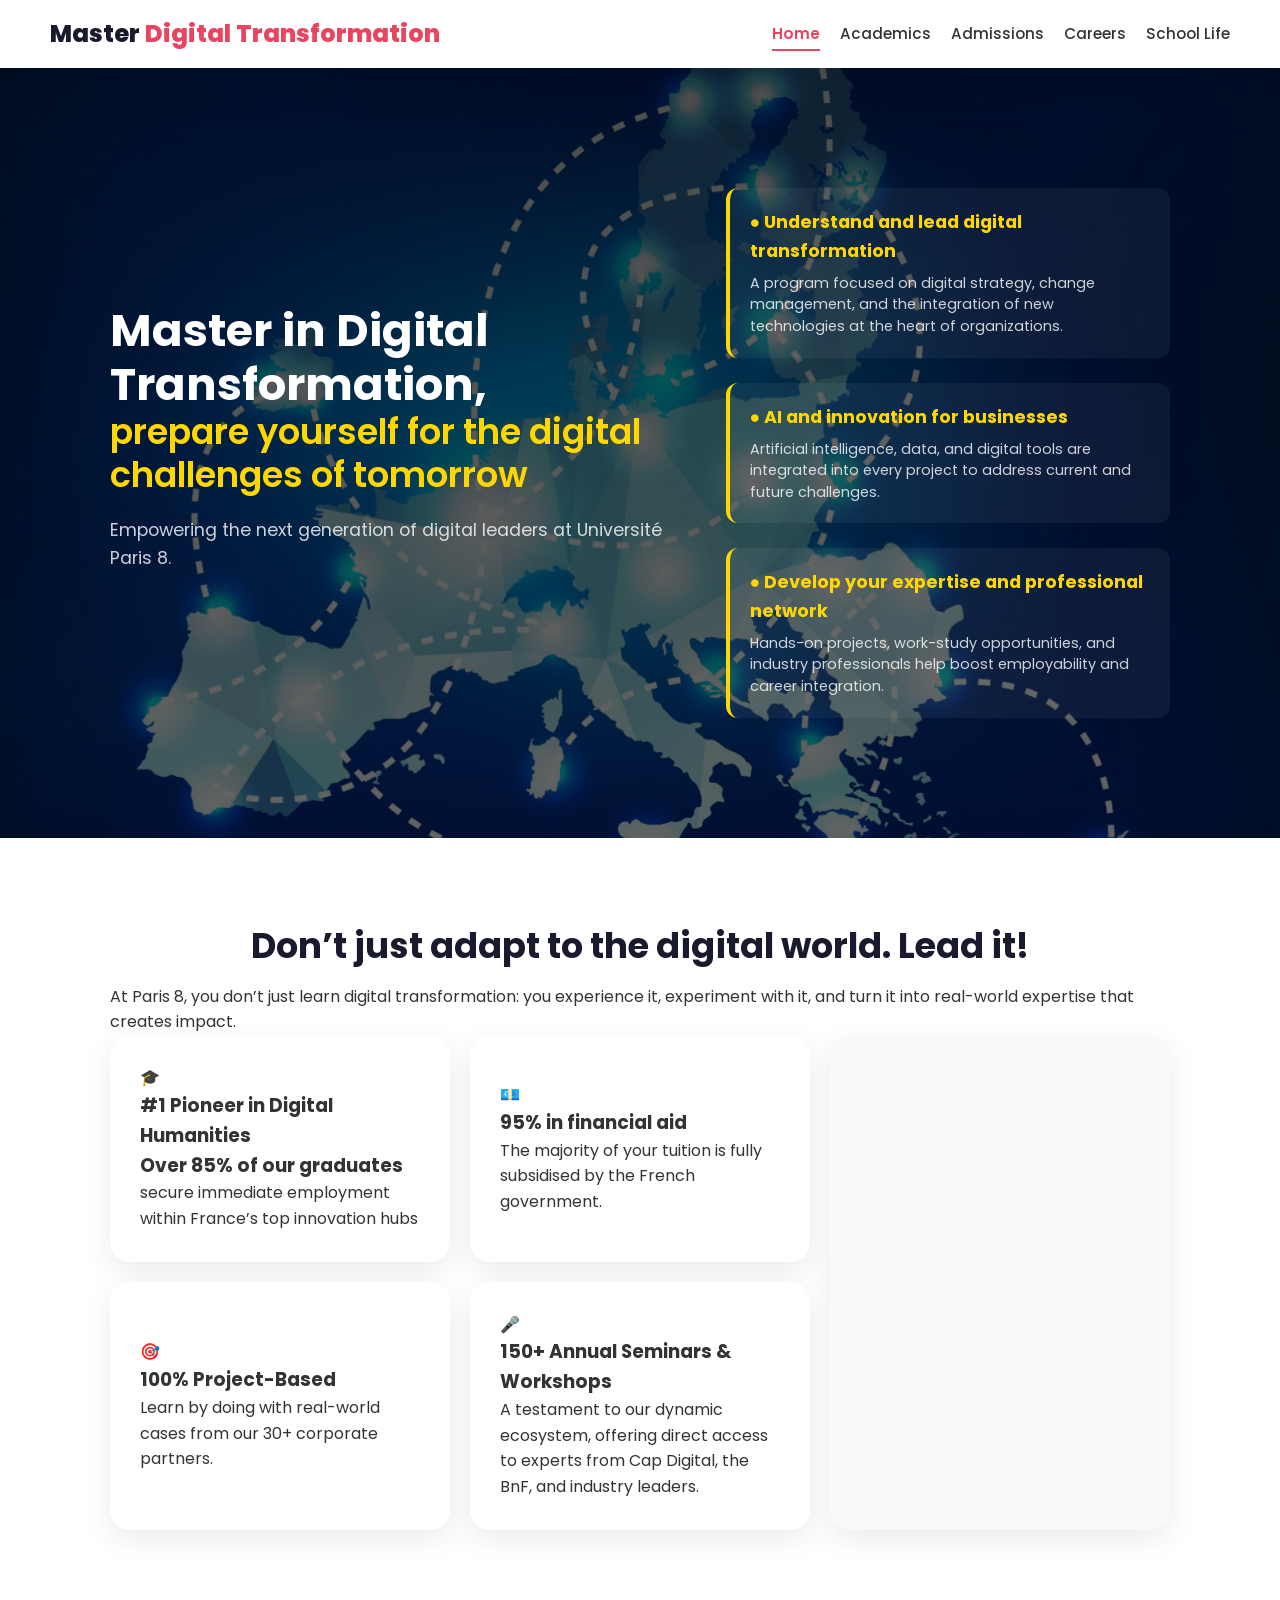
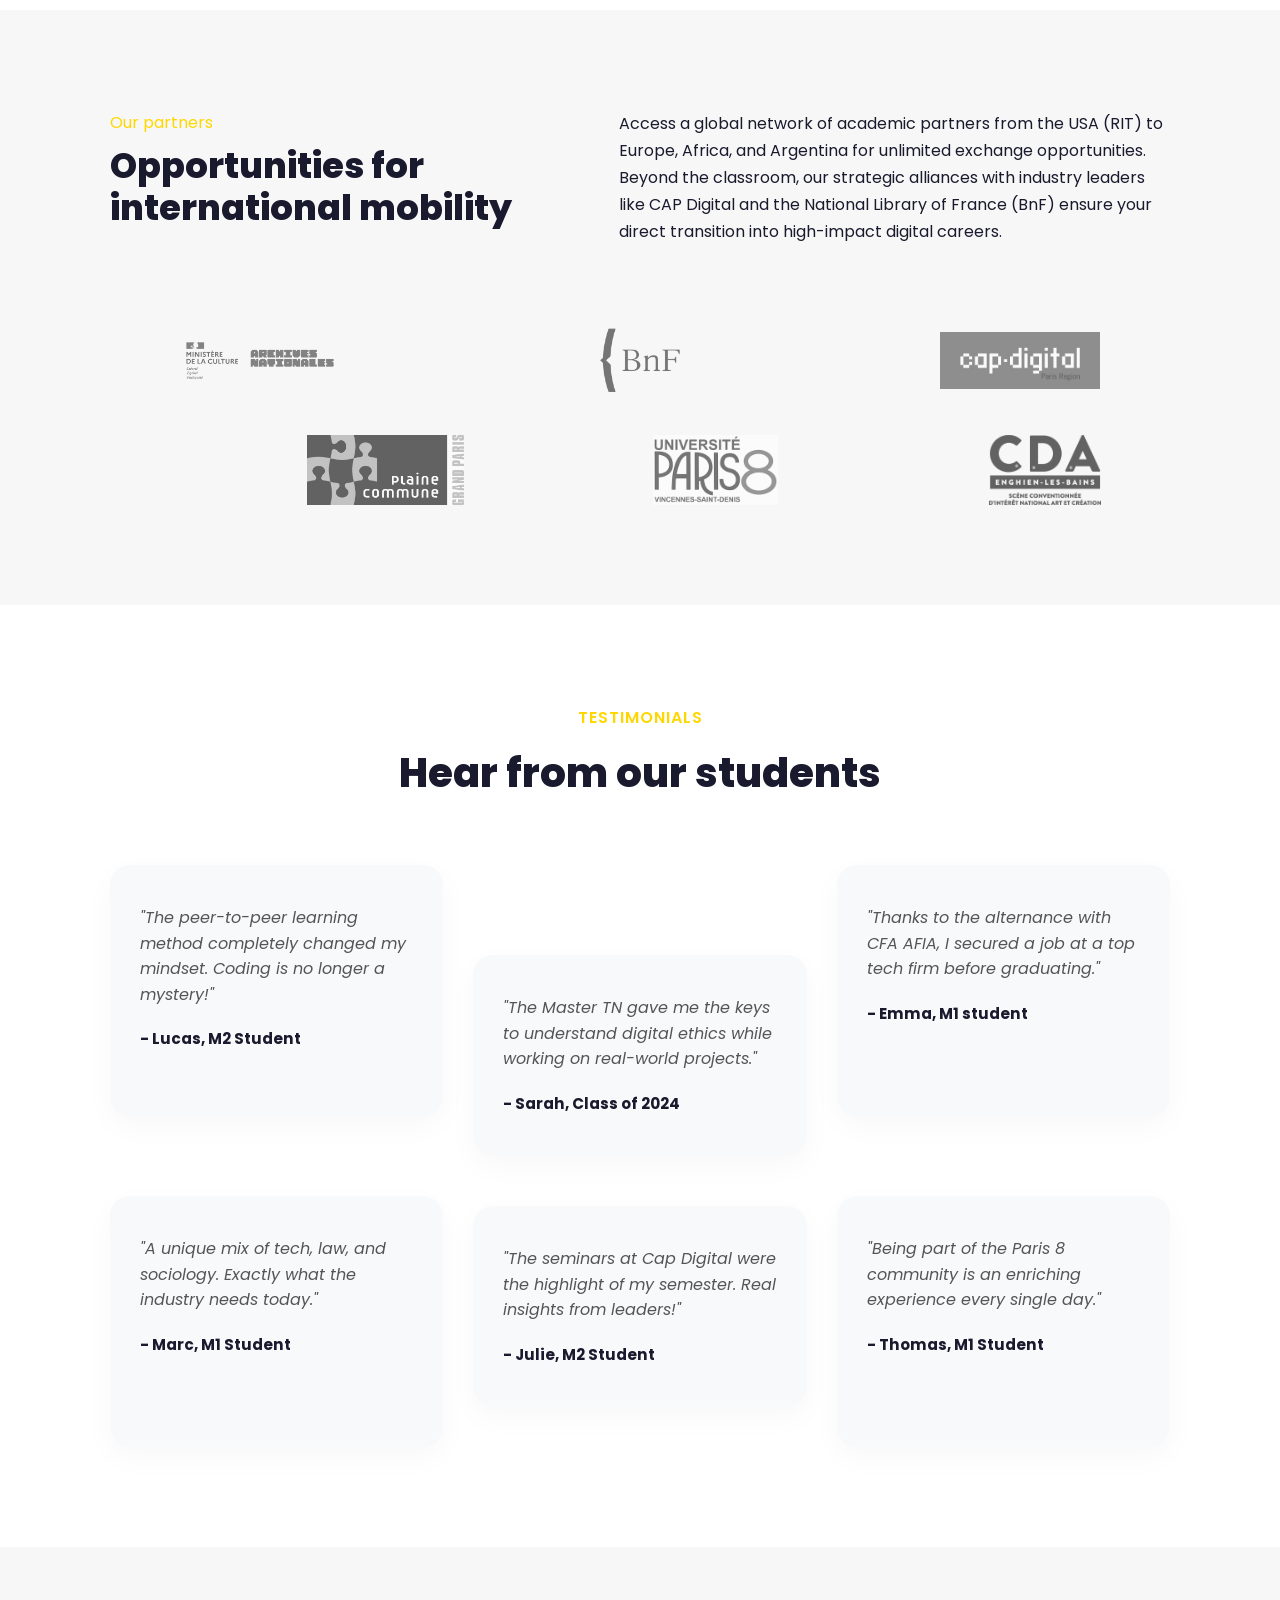
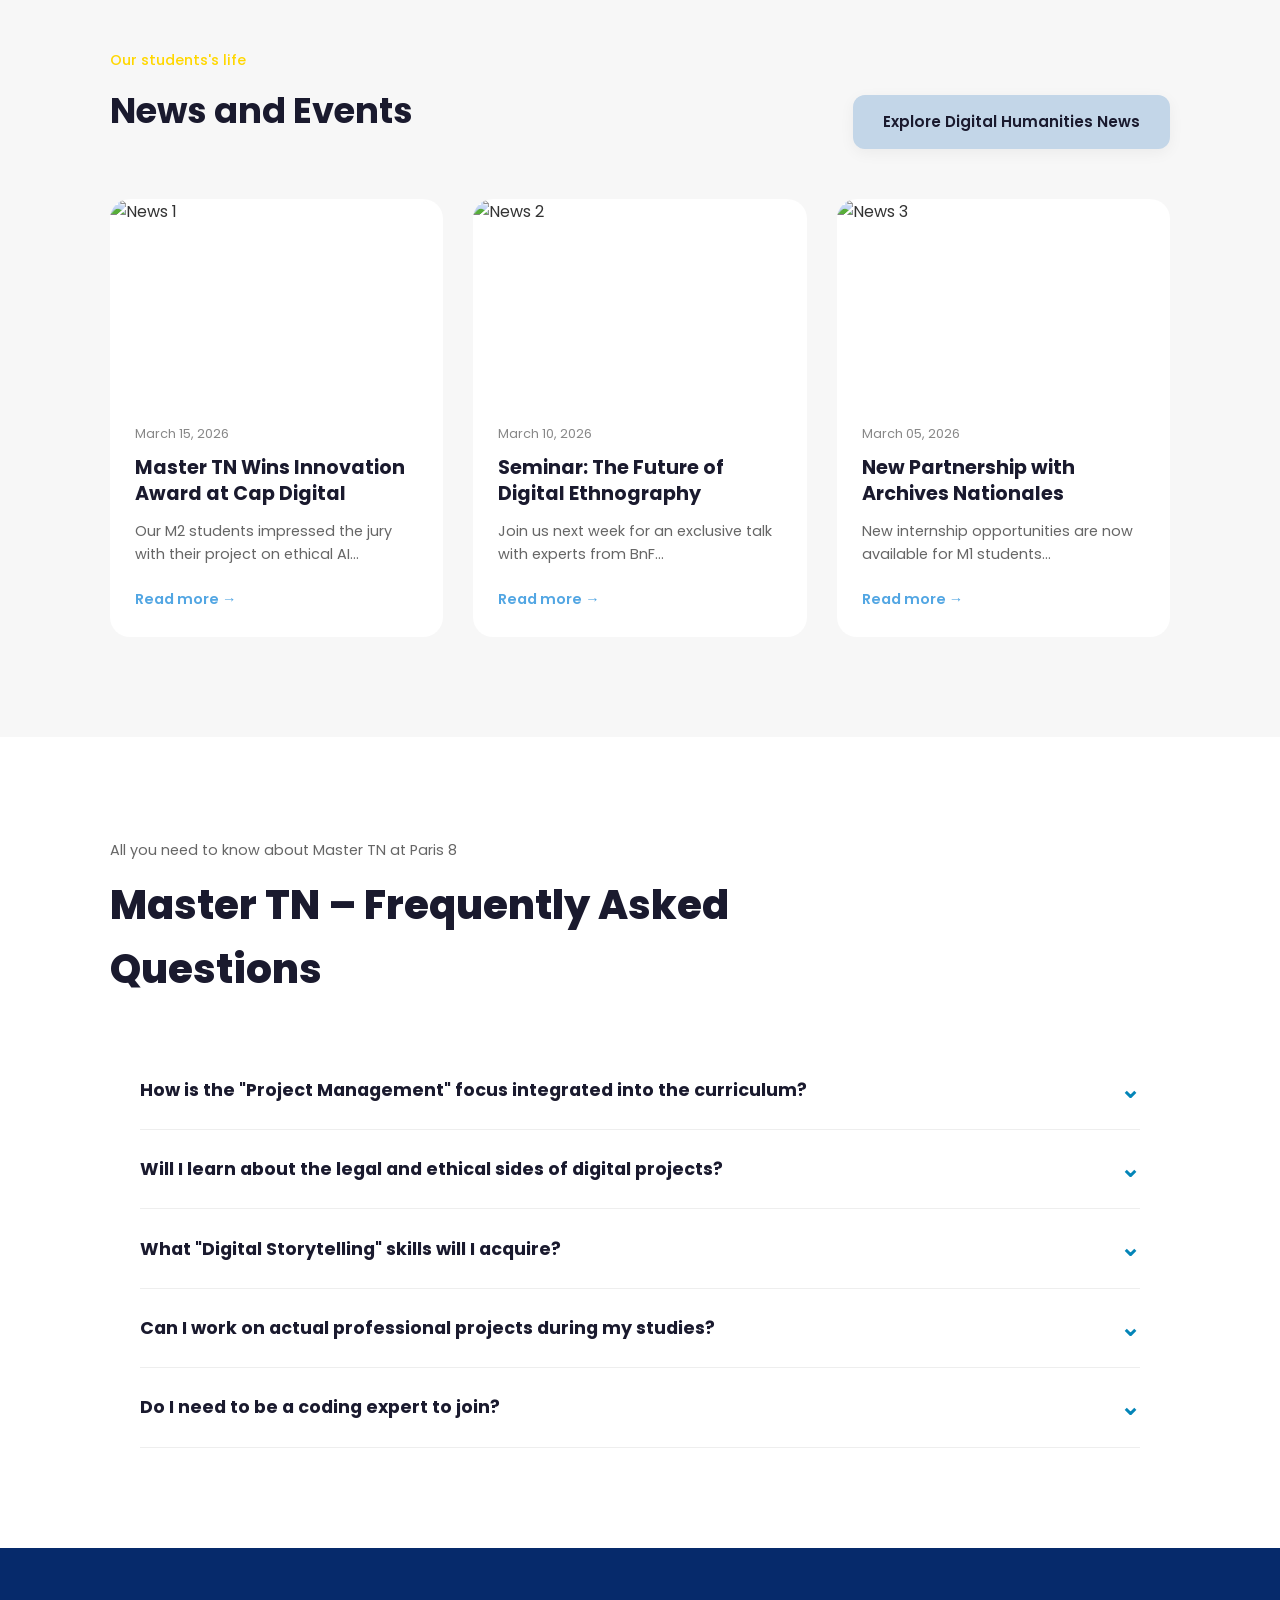
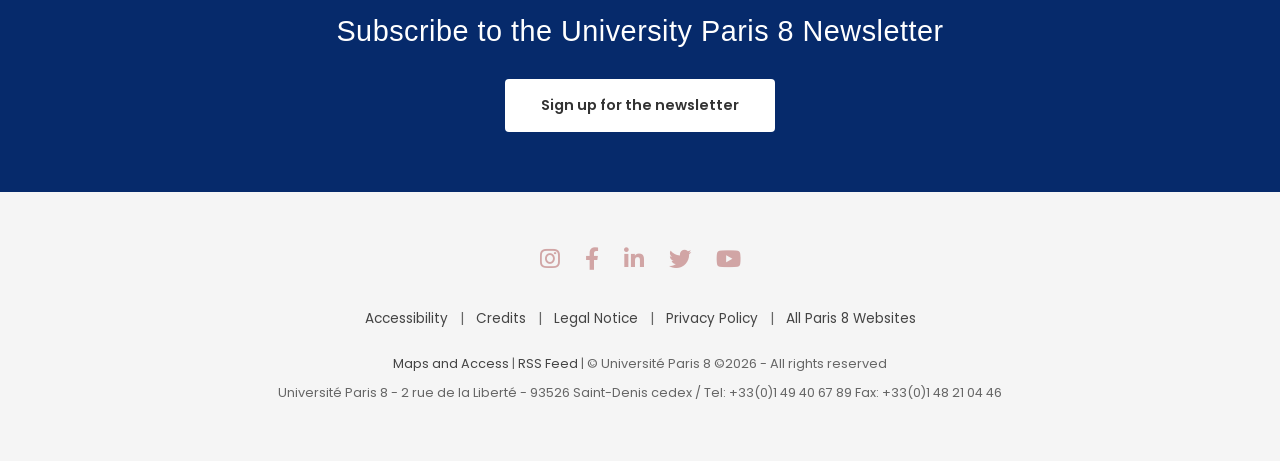
==== commit a2586d09: "Update index.html" ====
--- a/index.html
+++ b/index.html
@@ -125,7 +125,7 @@
                 <div class="impact-grid">
                     <div class="data-card white-bg">
                         <div class="icon">🎓</div>
-                        <h3>Over 85% of our graduates</h3>
+                        <h3>#1 Pioneer in Digital Humanities <br>Over 85% of our graduates </h3>
                         <p>secure immediate employment within France’s top innovation hubs</p>
                     </div>
 
@@ -378,4 +378,4 @@
 
     <script src="script.js"></script>
 </body>
-</html>+</html>
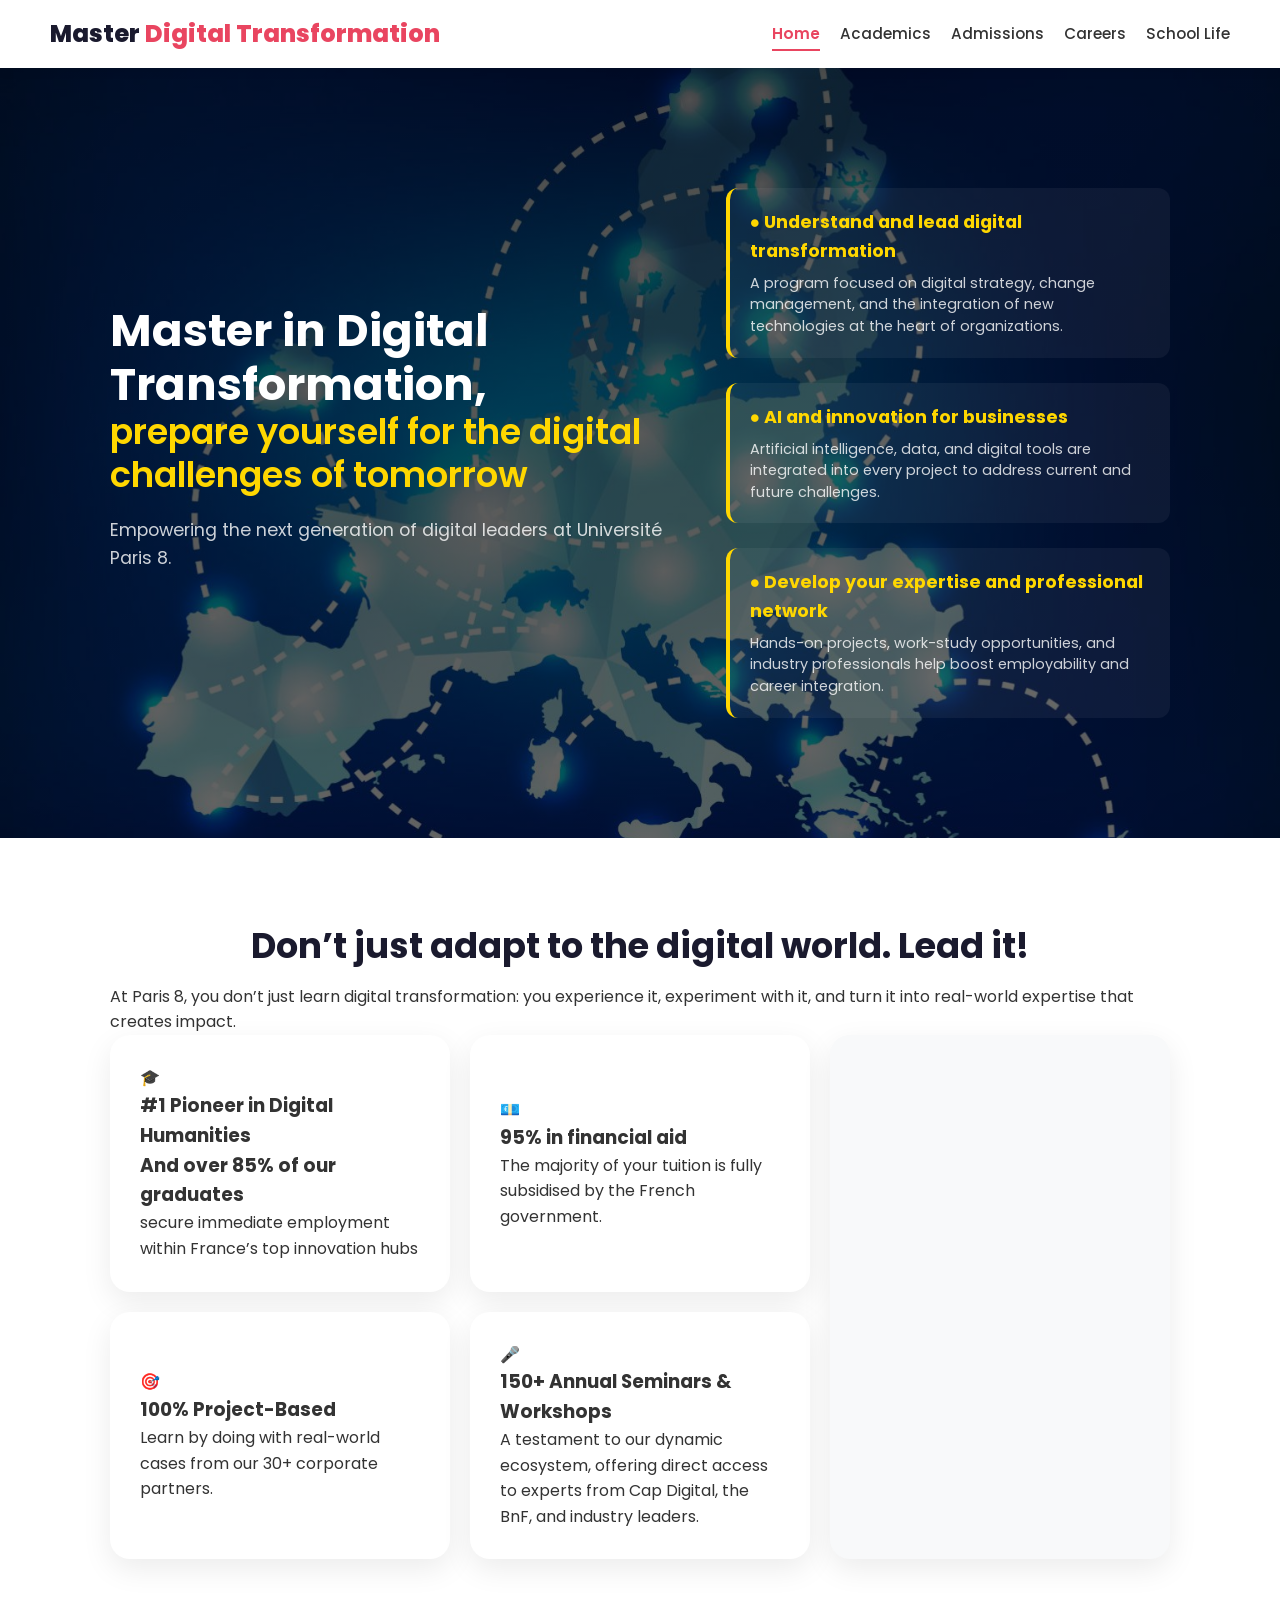
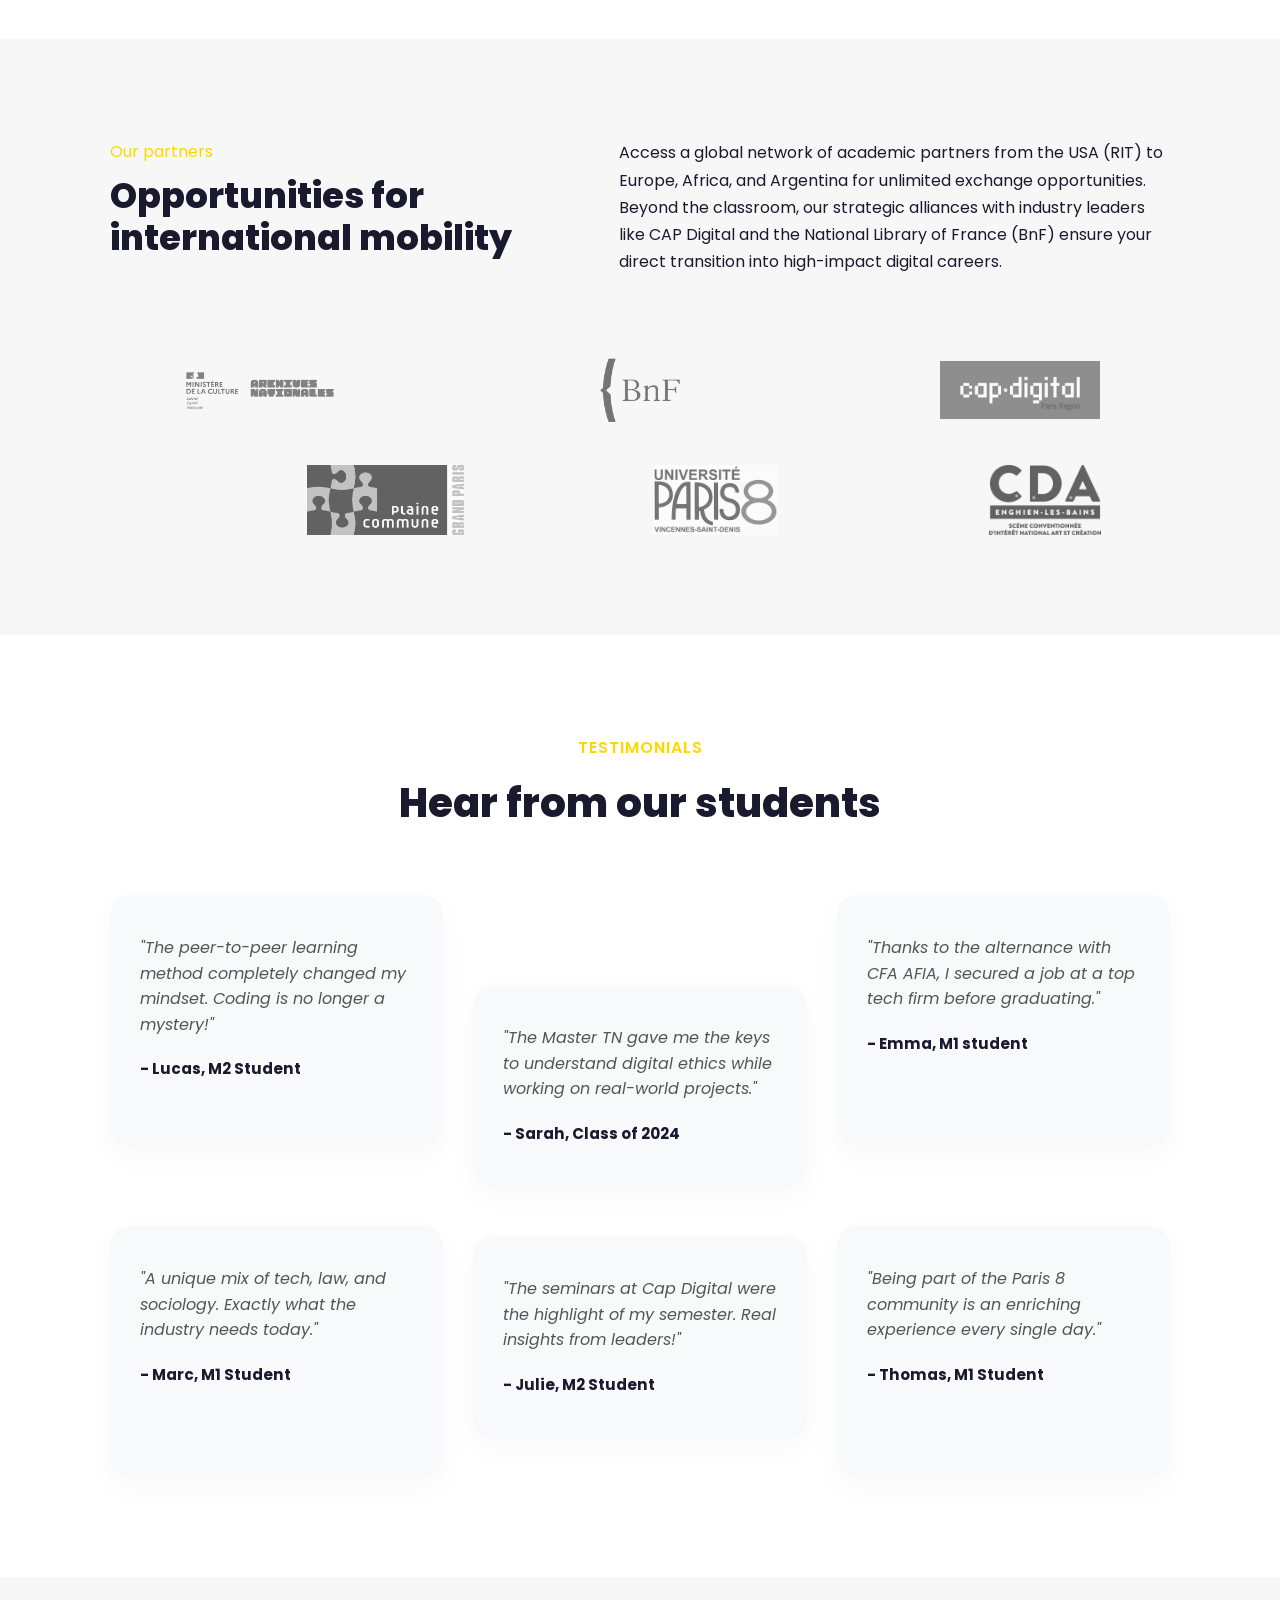
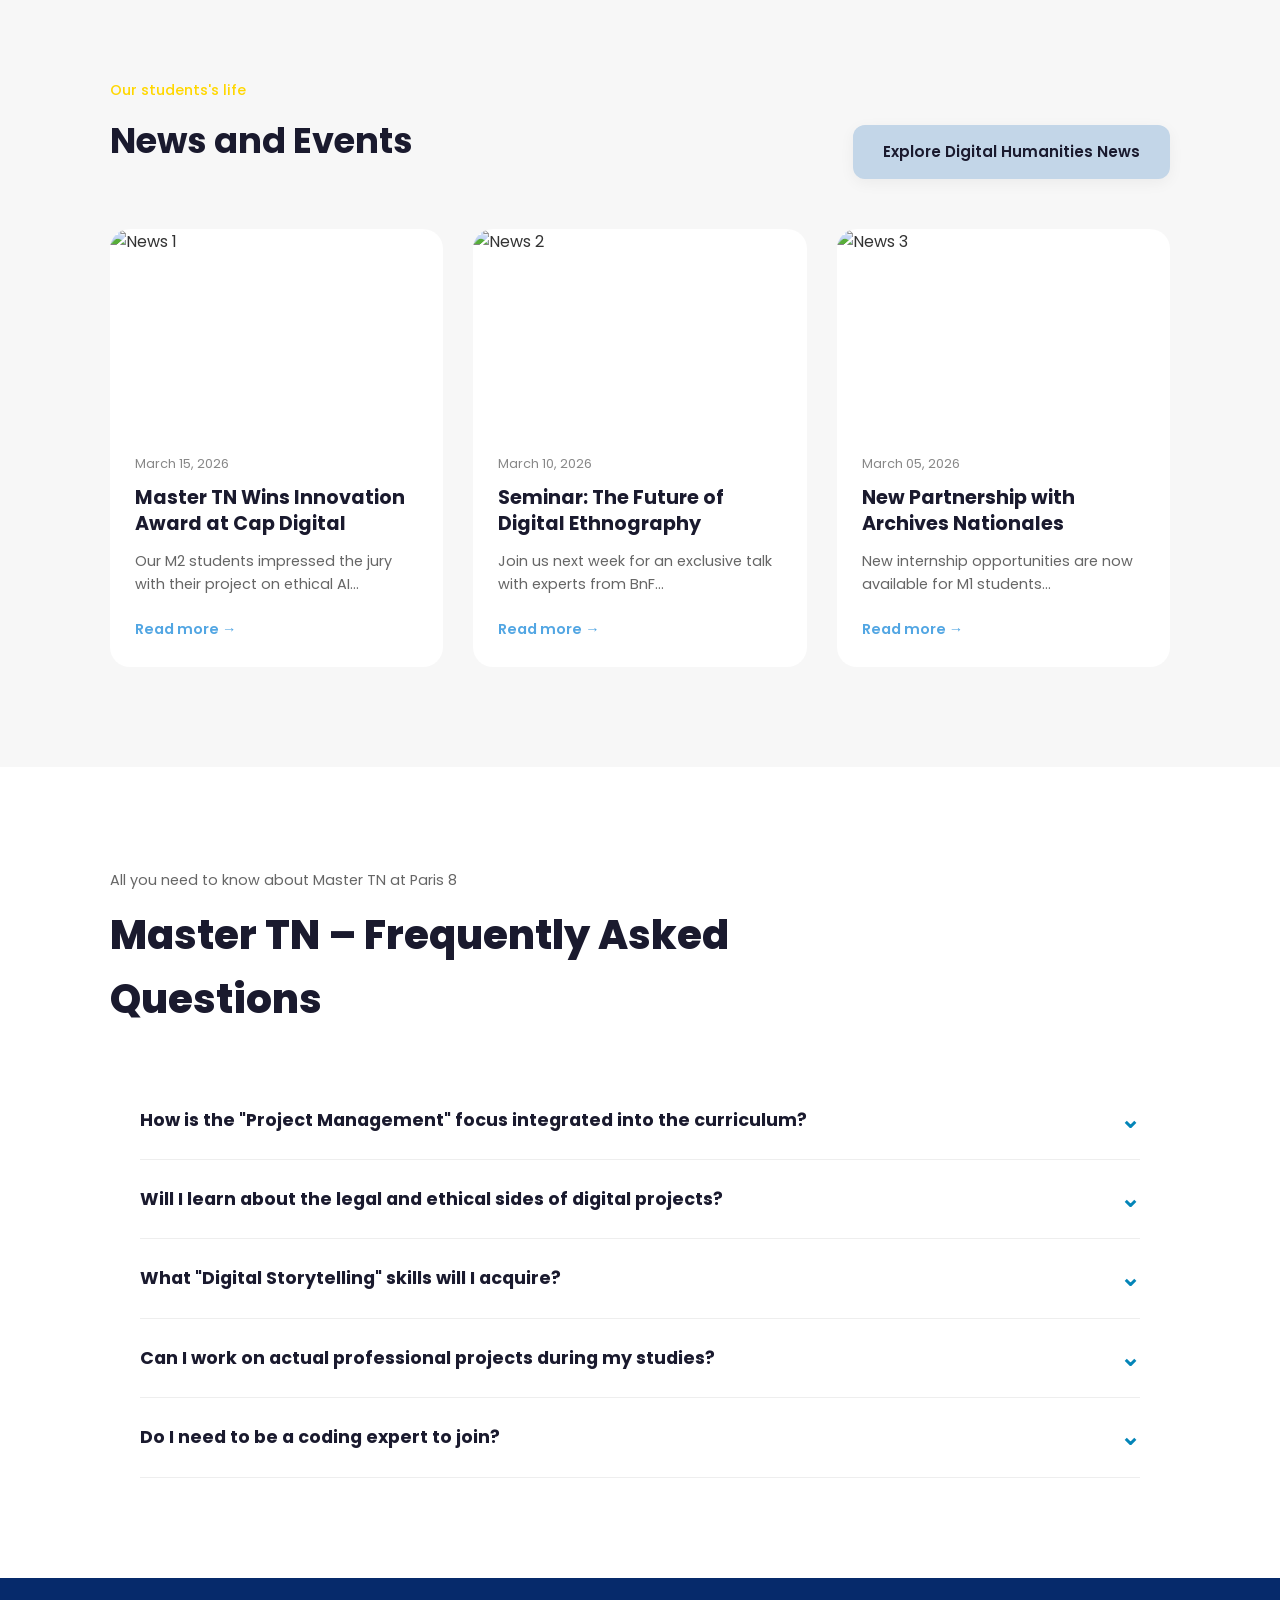
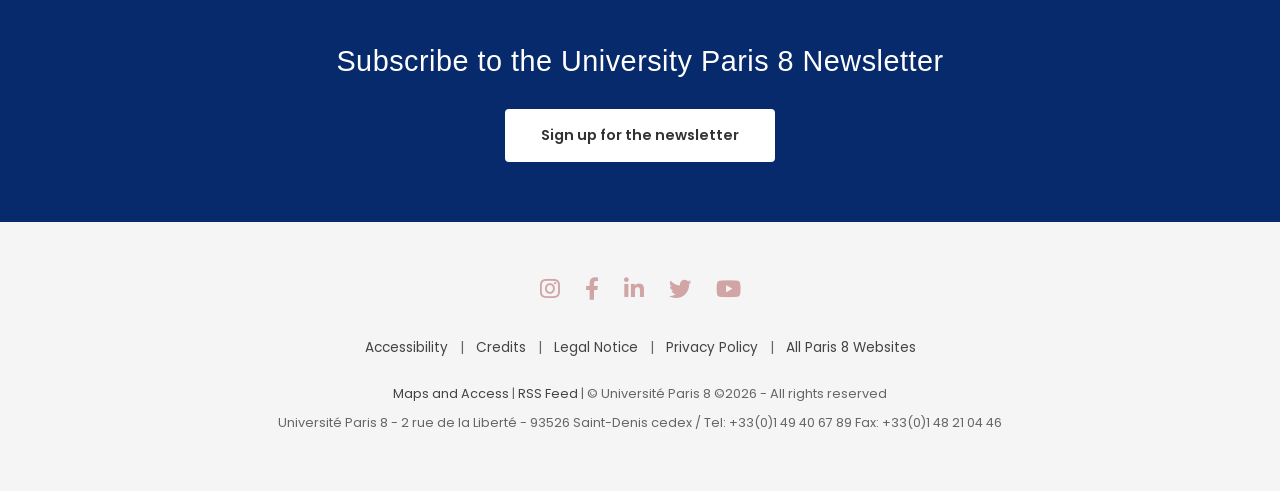
==== commit b43a944f: "Update text in data card header" ====
--- a/index.html
+++ b/index.html
@@ -125,7 +125,7 @@
                 <div class="impact-grid">
                     <div class="data-card white-bg">
                         <div class="icon">🎓</div>
-                        <h3>#1 Pioneer in Digital Humanities <br>Over 85% of our graduates </h3>
+                        <h3>#1 Pioneer in Digital Humanities <br>And over 85% of our graduates </h3>
                         <p>secure immediate employment within France’s top innovation hubs</p>
                     </div>
 
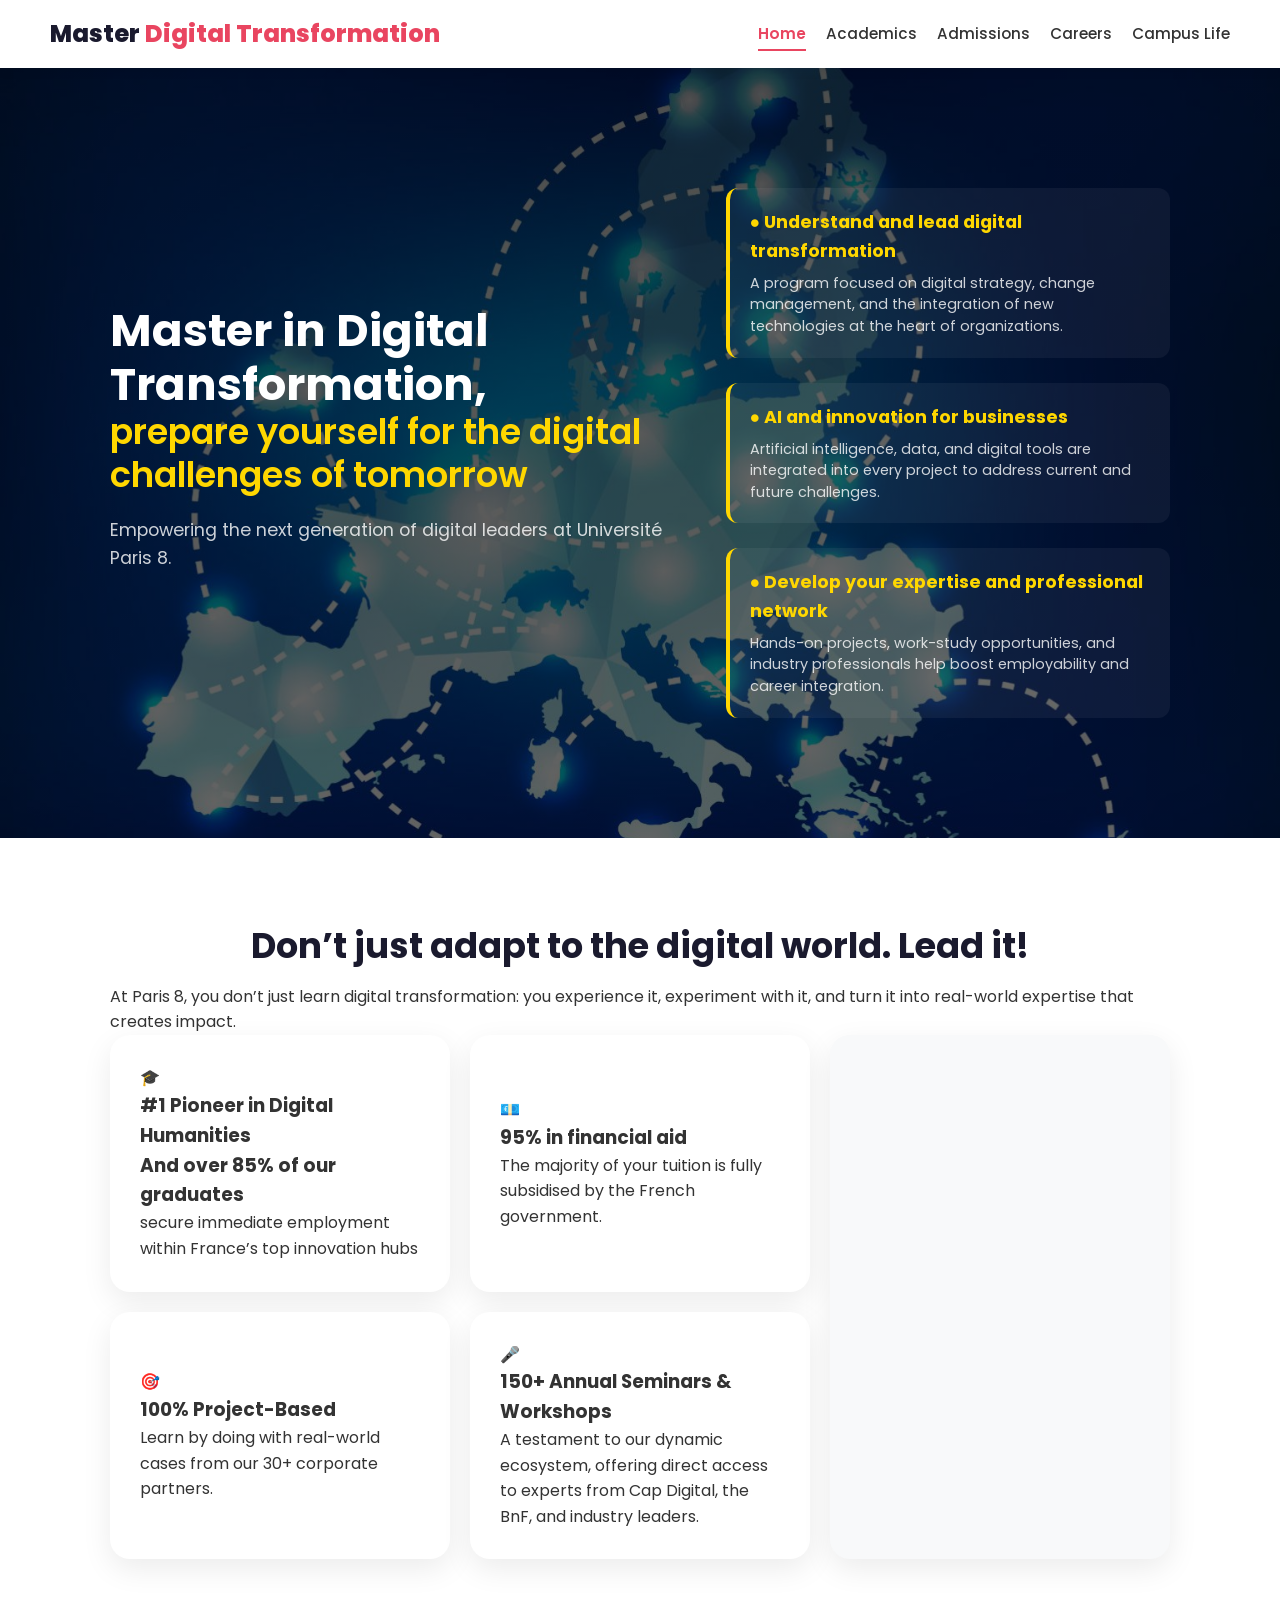
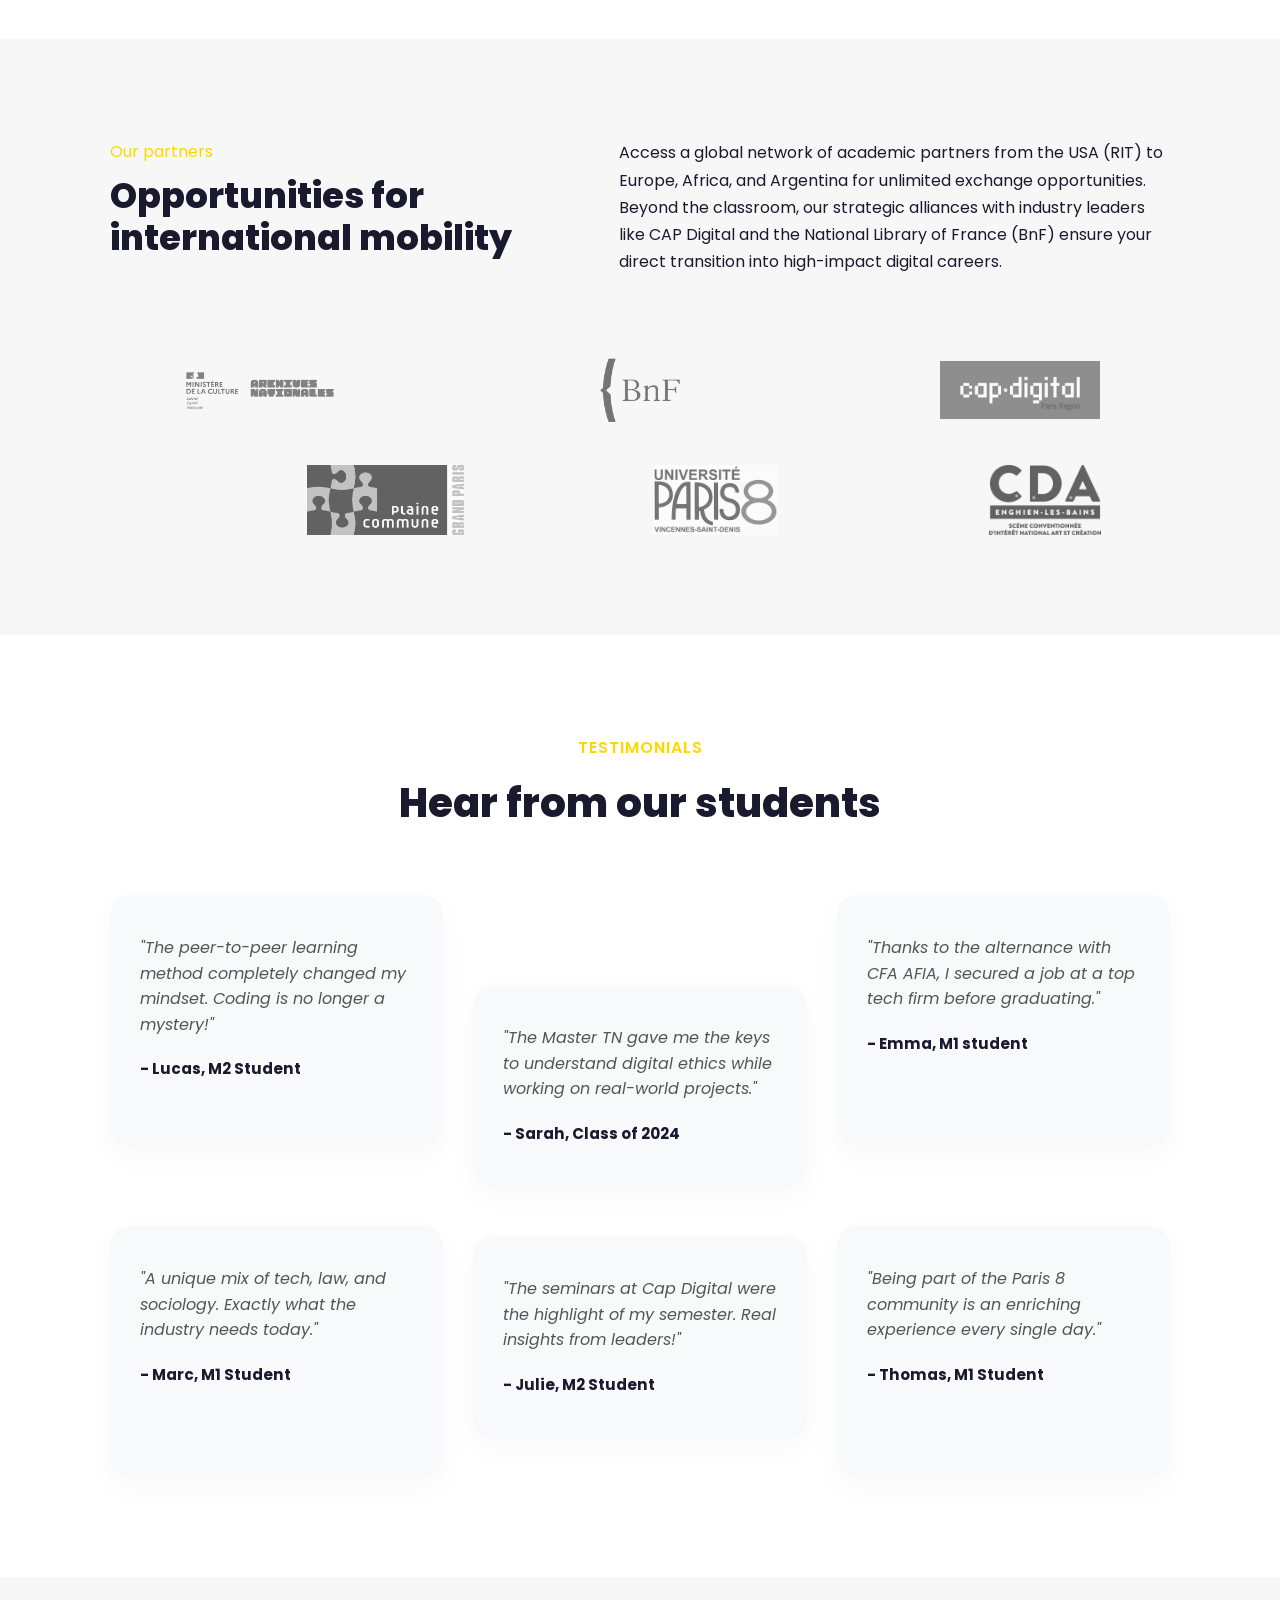
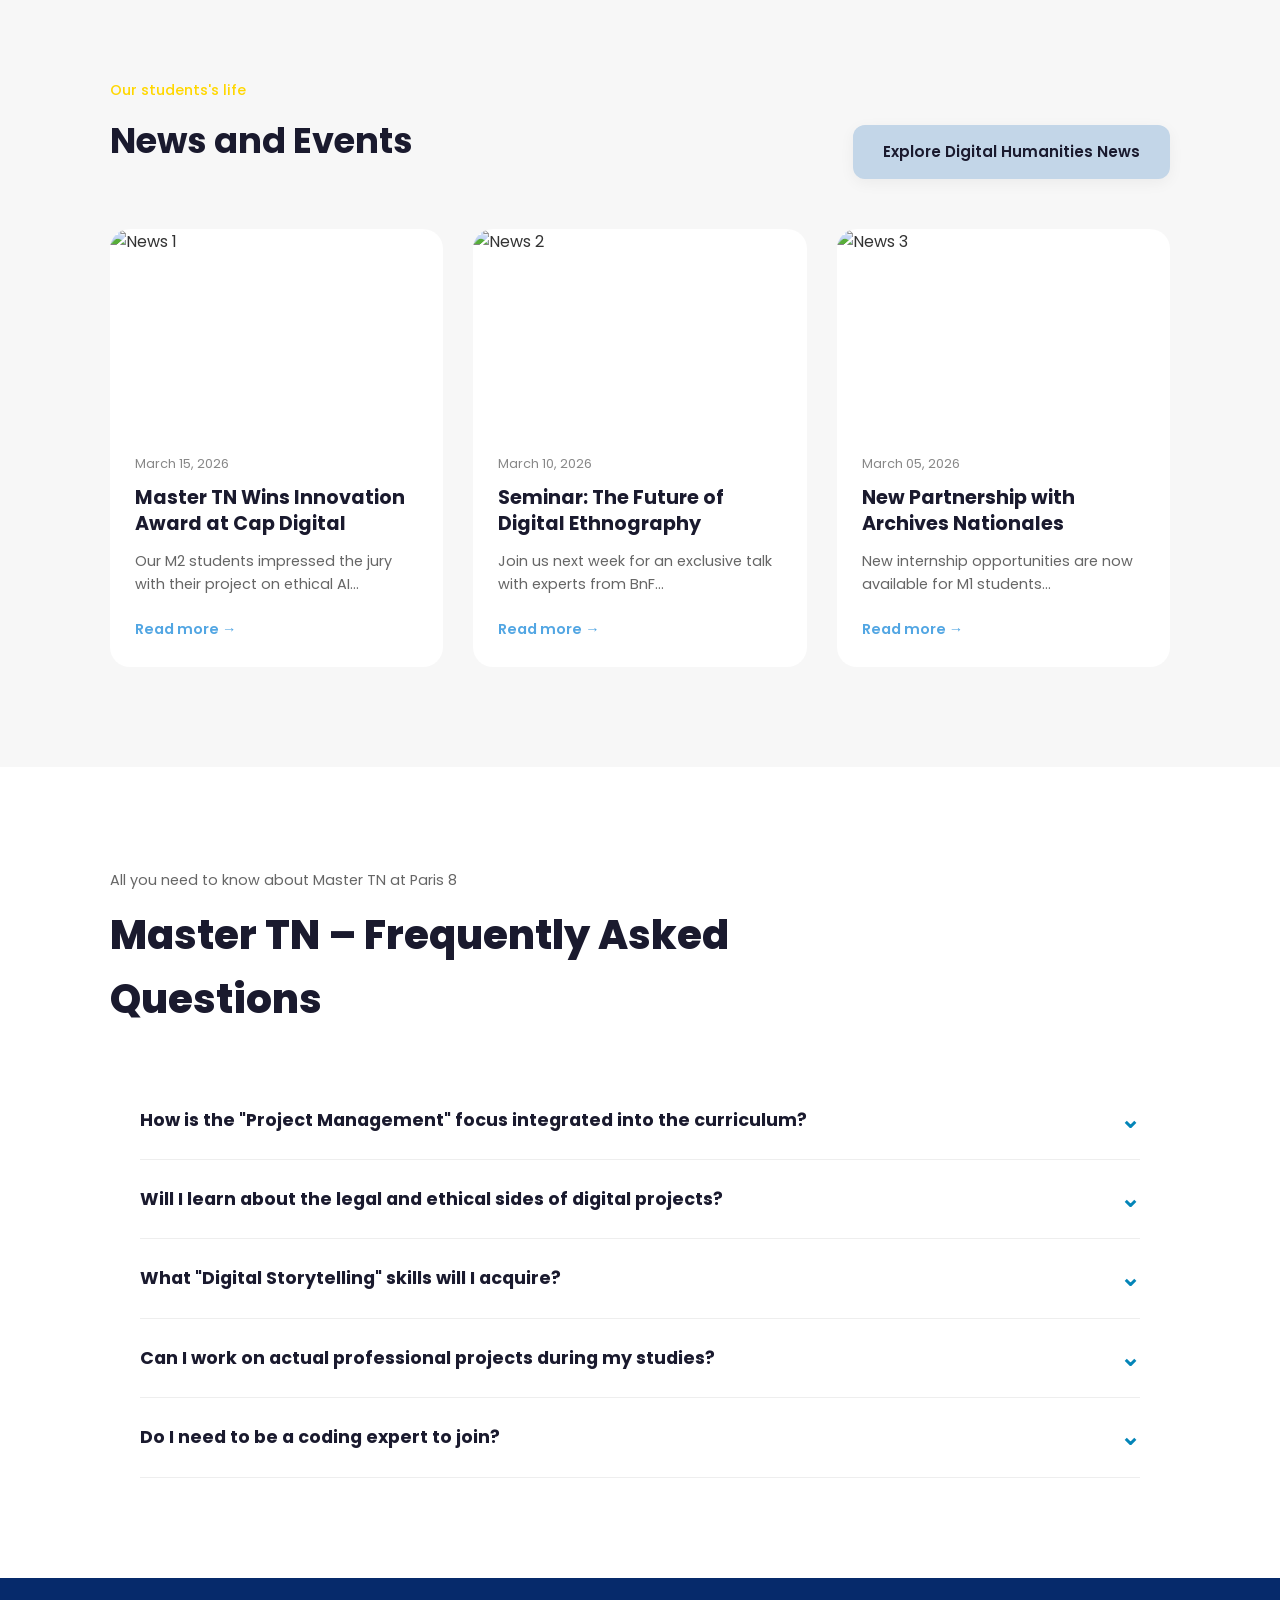
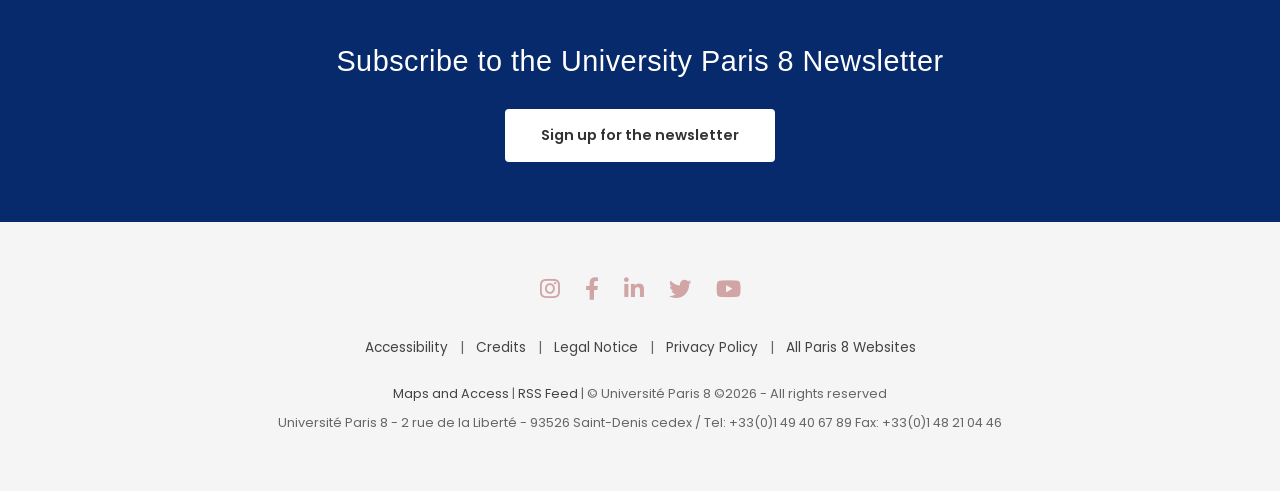
==== commit bf832764: "Add files via upload last change" ====
--- a/index.html
+++ b/index.html
@@ -74,7 +74,7 @@
                     </ul>
                 </li>
                 <li class="dropdown">
-                    <a href="school-life.html">School Life</a>
+                    <a href="school-life.html">Campus Life</a>
                     <ul class="dropdown-menu">
                         <li><a href="school-life.html#reviews">Reviews</a></li>
                         <li><a href="school-life.html#life">Life in UP8</a></li>
@@ -378,4 +378,4 @@
 
     <script src="script.js"></script>
 </body>
-</html>
+</html>
--- a/style.css
+++ b/style.css
@@ -1226,3 +1226,120 @@
     .academics-header h1 { font-size: 2.5rem; }
     .header-stats { flex-direction: column; gap: 15px; }
 }
+
+/* TEACHING TEAM STYLES */
+.academics-header {
+    position: relative;
+    background-image: url('academics2.jpg');
+    background-size: cover;
+    background-position: center;
+    background-attachment: fixed;
+    padding: 150px 0;
+    color: #fff;
+    text-align: center;
+    overflow: hidden;
+}
+
+.header-overlay {
+    position: absolute;
+    top: 0; left: 0; width: 100%; height: 100%;
+    background: linear-gradient(rgba(10, 25, 47, 0.8), rgba(10, 25, 47, 0.6));
+    z-index: 1;
+}
+
+.header-content { position: relative; z-index: 2; }
+
+.header-stats {
+    display: flex;
+    justify-content: center;
+    gap: 30px;
+    margin-top: 30px;
+    flex-wrap: wrap;
+}
+
+.header-stats span {
+    background: rgba(255, 255, 255, 0.1);
+    padding: 10px 25px;
+    border-radius: 50px;
+    border: 1px solid rgba(255, 255, 255, 0.3);
+    backdrop-filter: blur(10px);
+    font-size: 0.9rem;
+}
+
+/* 2. Section Giảng viên với màu nền chuyên nghiệp */
+.teaching-bg {
+    background-color: #f8f9fa; /* Màu xám xanh nhạt */
+    padding: 80px 0;
+}
+
+.teaching-flex-container {
+    display: flex;
+    gap: 50px;
+    align-items: flex-start;
+    margin-top: 40px;
+}
+
+.faculty-list { flex: 2; }
+
+.faculty-list h3 {
+    color: #1a1a2e;
+    font-size: 1.8rem;
+    margin-bottom: 25px;
+    border-bottom: 2px solid #52a6e3;
+    display: inline-block;
+}
+
+.staff-list {
+    list-style: none;
+    display: grid;
+    grid-template-columns: repeat(auto-fit, minmax(250px, 1fr));
+    gap: 15px;
+}
+
+.staff-list li {
+    background: rgba(255, 255, 255, 0.6);
+    padding: 12px 15px;
+    border-radius: 8px;
+    font-size: 0.95rem;
+    transition: all 0.3s ease;
+}
+
+.staff-list li:hover {
+    background: #fff;
+    transform: translateX(8px);
+    box-shadow: 0 4px 12px rgba(0,0,0,0.05);
+    color: #52a6e3;
+}
+
+/* 3. Card liên hệ Thư ký */
+.contact-sidebar { flex: 1; position: sticky; top: 100px; }
+
+.management-card {
+    background: #ffffff;
+    border-left: 5px solid #8b0000;
+    border-radius: 12px;
+    padding: 30px;
+    box-shadow: 0 10px 30px rgba(0,0,0,0.05);
+}
+
+.card-section h4 {
+    text-transform: uppercase;
+    font-size: 0.8rem;
+    color: #888;
+    margin-top: 20px;
+    margin-bottom: 50px;
+    letter-spacing: 1px;
+}
+
+.secretariat h4 {
+    font-size: 1.4rem;
+    color: #1a1a2e;
+    text-transform: none;
+    margin-top: 20px;
+}
+
+/* Responsive Mobile */
+@media (max-width: 992px) {
+    .teaching-flex-container { flex-direction: column; }
+    .academics-header { background-attachment: scroll; padding: 100px 20px; }
+    .contact-sidebar { width: 100%; position: static; }
